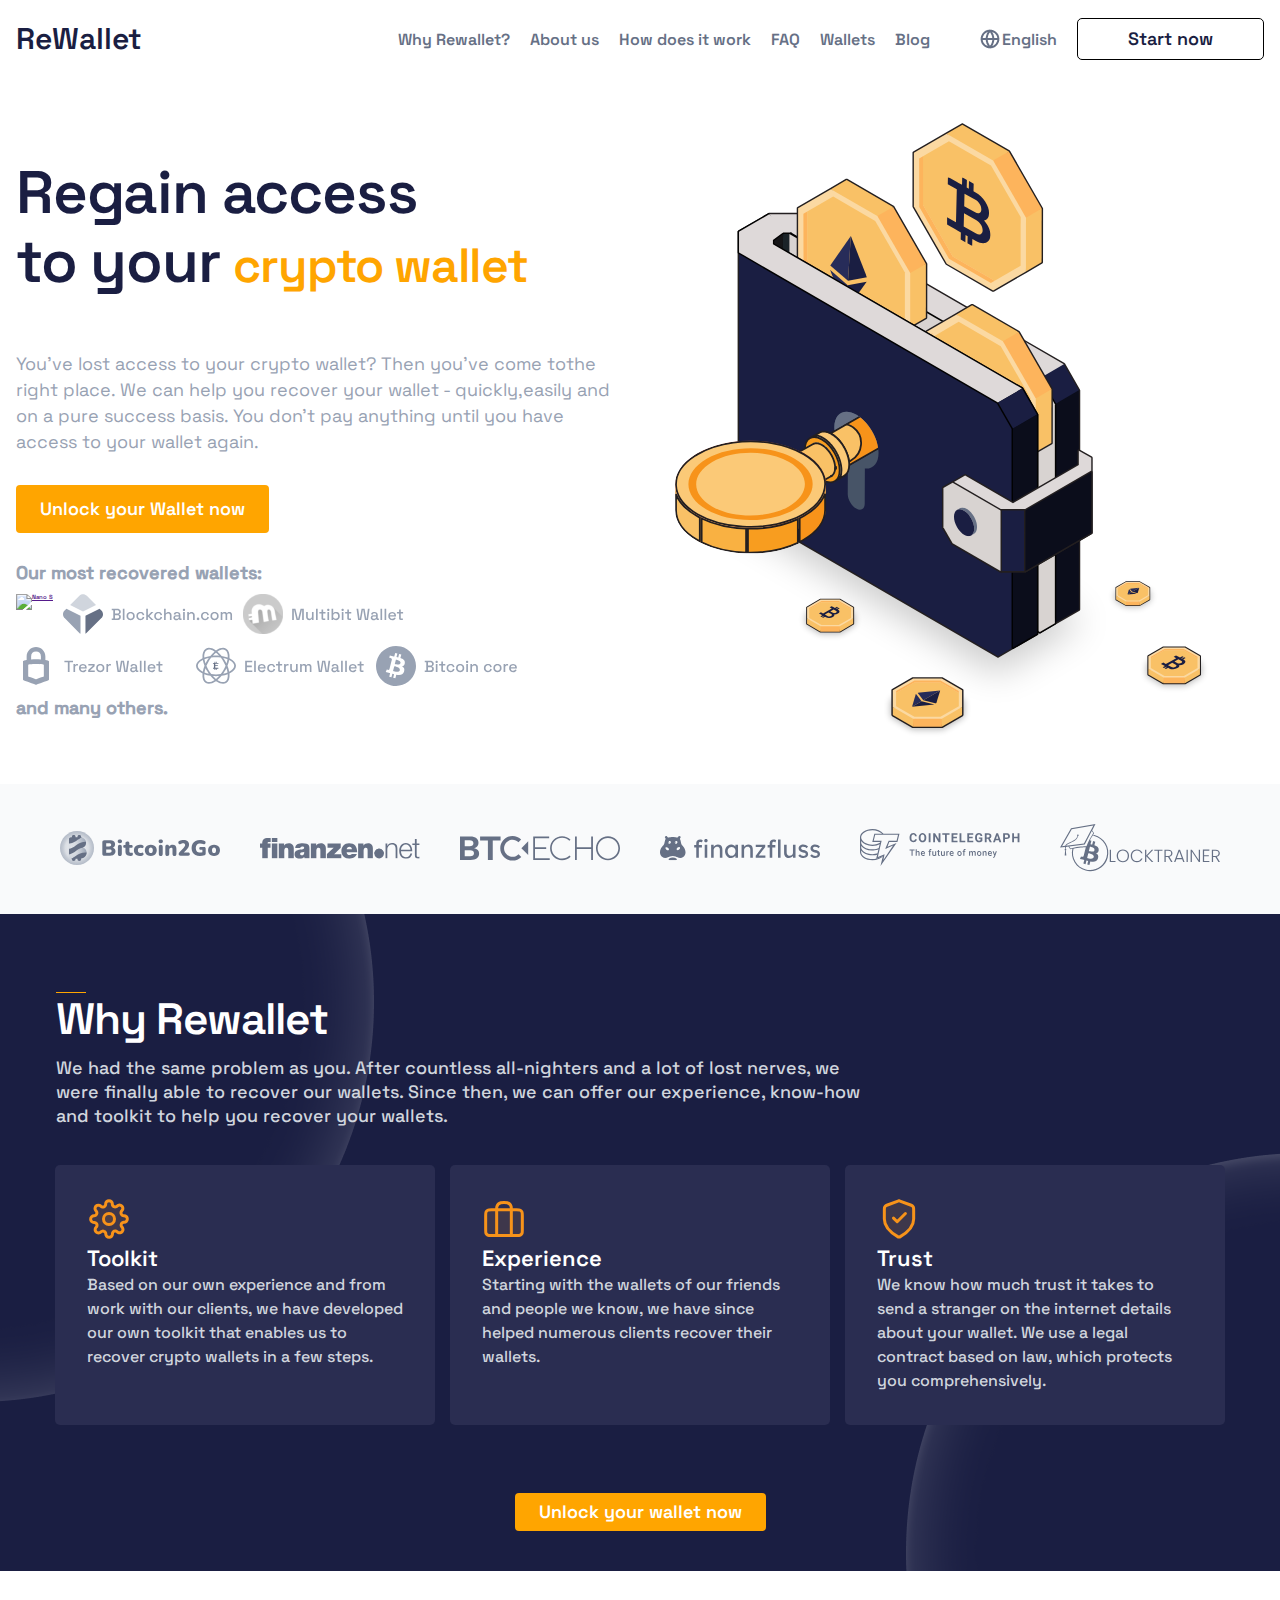
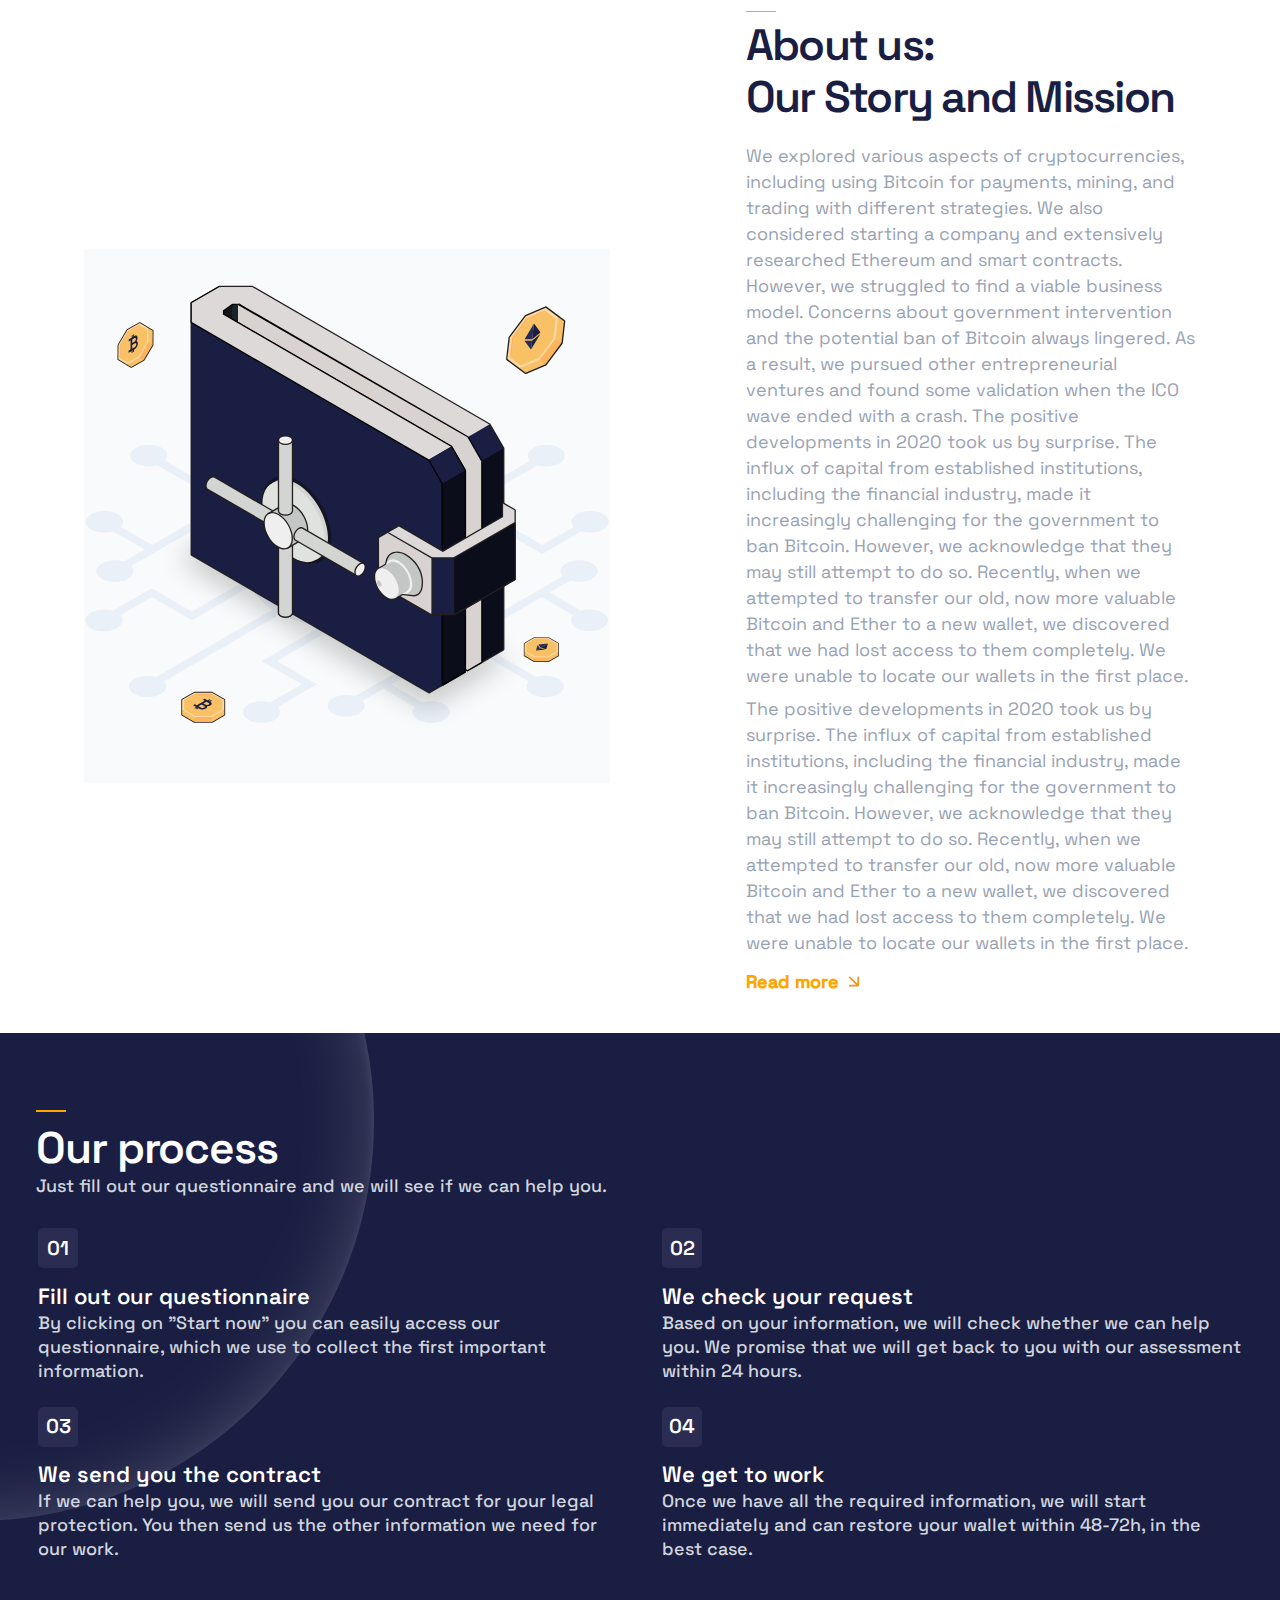
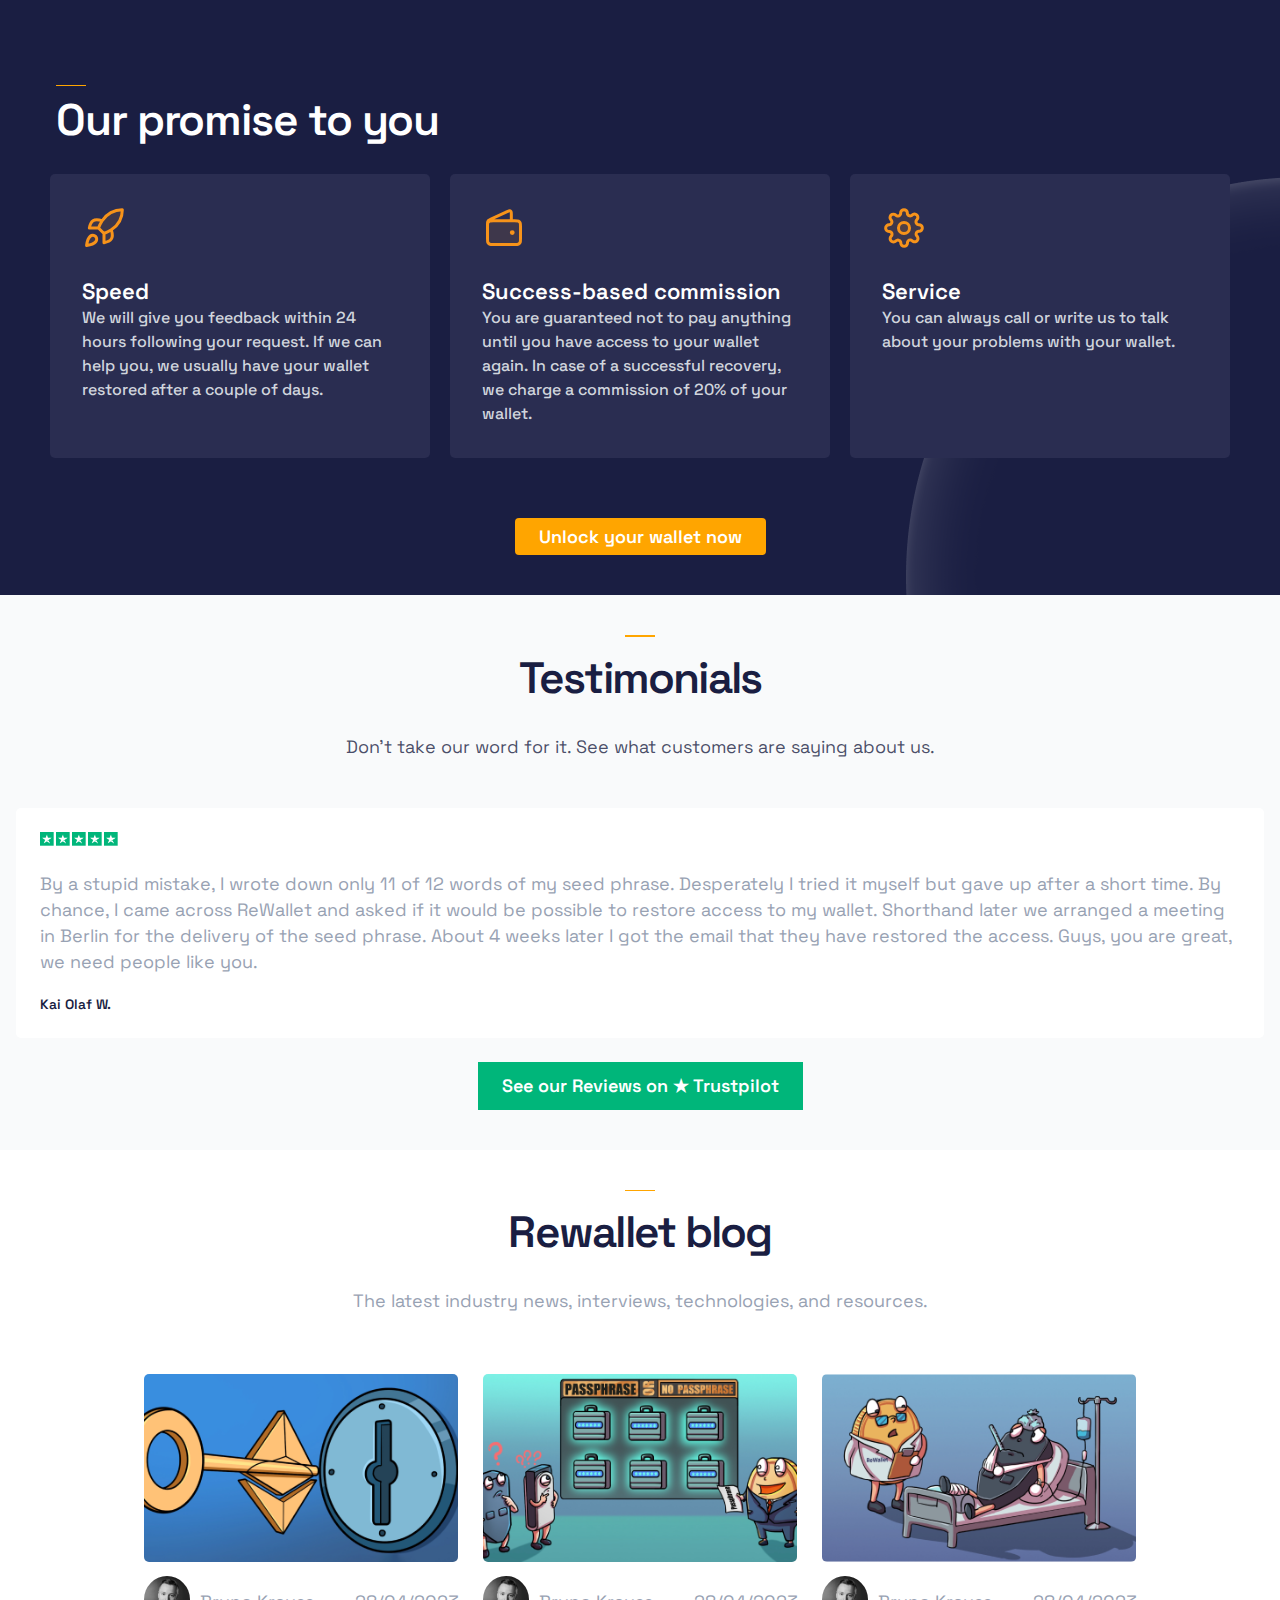
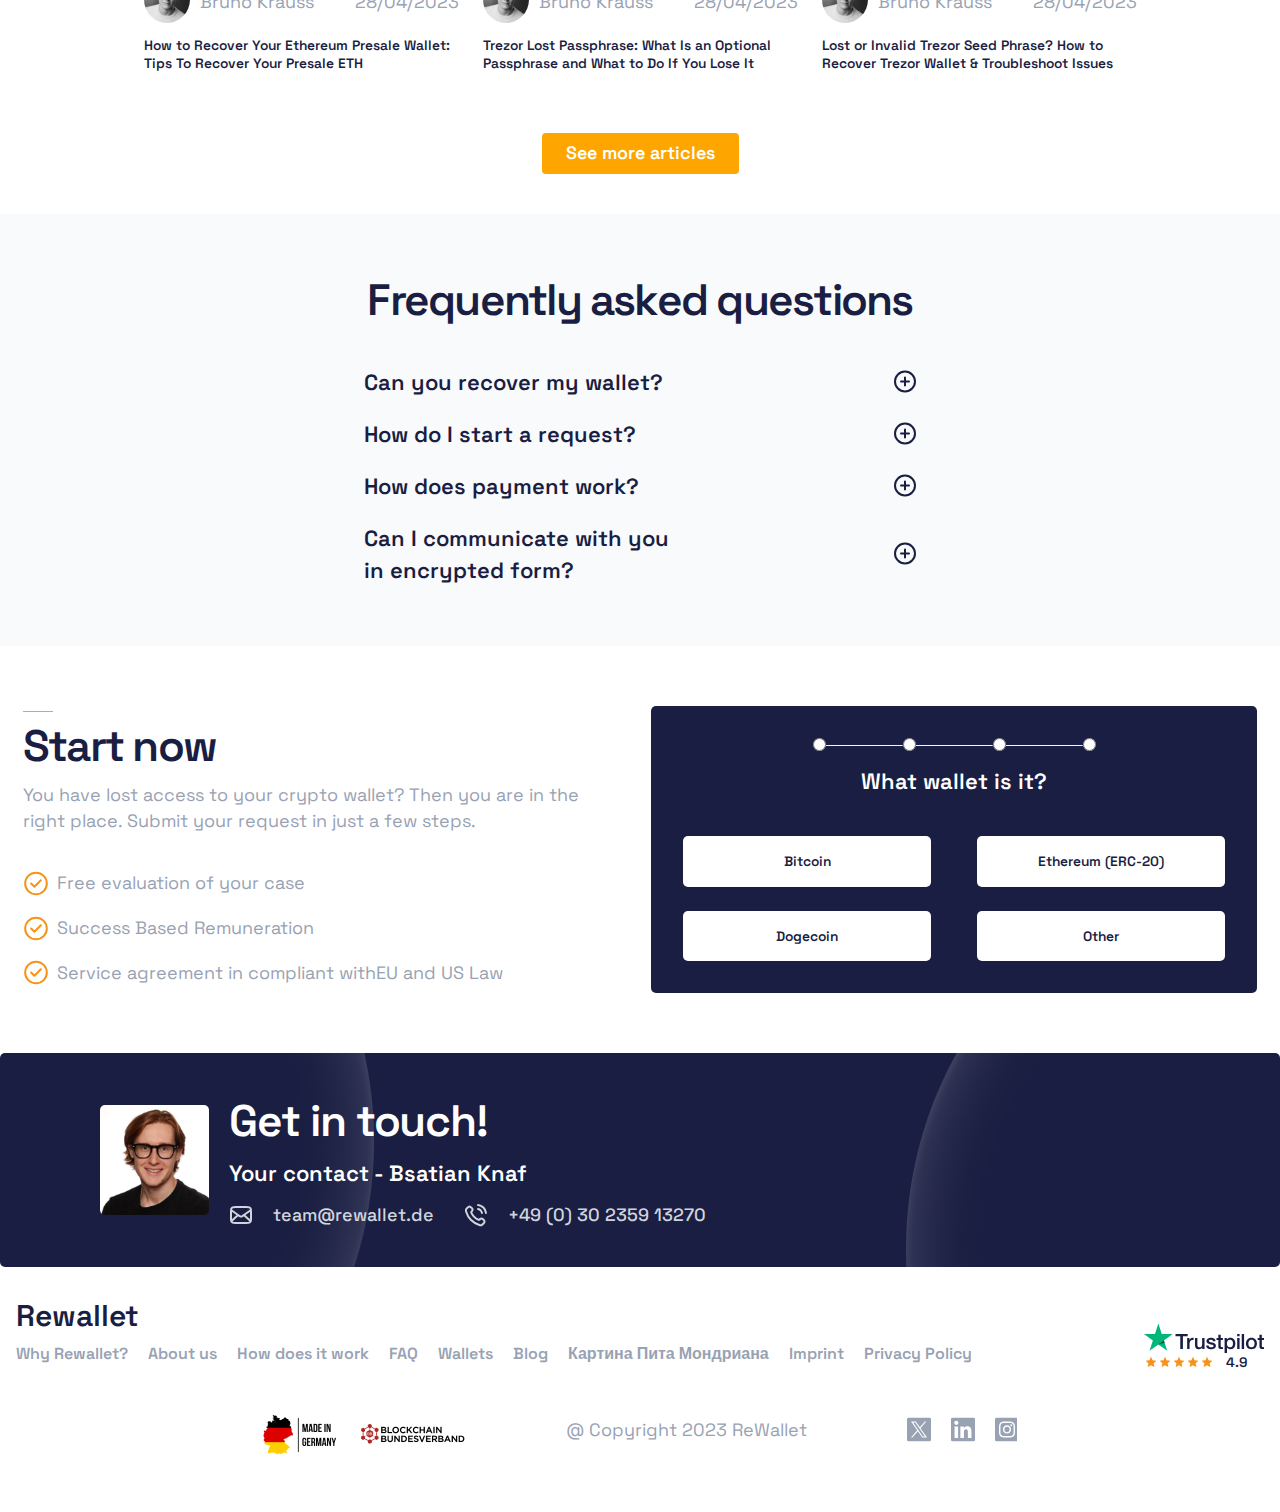
==== index.html @ fd7fa597 "form" ====
<!DOCTYPE html>
<html lang="en">

<head>
  <meta charset="UTF-8">
  <meta name="viewport" content="width=device-width, initial-scale=1.0">
  <link rel="stylesheet" href="css/normalize.css">
  <link rel="stylesheet" href="css/style.css">
  <title>Rewallet</title>
</head>

<body>
  <header>
    <div class="wrapper container">

      <a href="./index.html" class="logo">
        ReWallet
      </a>

      <button class="burger">
        <img src="icons/menu.svg" alt="menu">
      </button>

      <nav class="navigation-blog">
        <ul>
          <li>
            <a href="#Rewallet">
              Why Rewallet?
            </a>
          </li>
          <li>
            <a href="#about">
              About us
            </a>
          </li>
          <li>
            <a href="#howitworks">
              How does it work
            </a>
          </li>
          <li>
            <a href="#FAQ">
              FAQ
            </a>
          </li>
          <li>
            <a href="#wallets">
              Wallets
            </a>
          </li>
          <li>
            <a href="#blog">
              Blog
            </a>
          </li>
        </ul>

        <div class="lang__start">
          <button class="lang">
            <img src="icons/lang.png" alt="language">
            English
          </button>

          <a href="form.html" class="start">
            Start now
          </a>
        </div>
      </nav>
    </div>
  </header>

  <main>
    <section>
      <div class="container first_page">
        <div class="firs_page_descript">
          <h1 class="descript">Regain access<br> to your <span class="colortext">crypto wallet</span></h1>

          <p class="grey about_lost">
            You've lost access to your crypto wallet? Then you've come tothe right
            place. We can help you recover your wallet - quickly,easily and on a
            pure success basis. You don't pay anything until you have access to your
            wallet again.
          </p>


          <a class="unlock button" href="">
            Unlock your Wallet now
          </a>


          <p class="under-p wallets">Our most recovered wallets:</p>


          <ul class="list">
            <li class="element">
              <a href=""><img class="wall" src="icons/NanoS.svg" alt="Nano S"></a>
            </li>

            <li class="element">
              <a href=""><img class="wall" src="icons/blockchain.svg" alt="Blockchain.com"></a>
            </li>

            <li class="element">
              <a href=""><img class="wall" src="icons/multibit.svg" alt="Multibit Wallet "></a>
            </li>

            <li class="element">
              <a href=""><img class="wall" src="icons/trezor.svg" alt="Trezor Wallet"></a>
            </li>

            <li class="element">
              <a href=""><img class="wall" src="icons/electrum.svg" alt="Electrum Wallet"></a>
            </li>

            <li class="element">
              <a href=""><img class="wall" src="icons/bitrcoin.svg" alt="Bitcoin core "></a>
            </li>
          </ul>


          <p class="under-p others">and many others.</p>
        </div>

        <img class="bigwallet" src="icons/bigwallet.svg" alt="wallet">
      </div>
    </section>

    <section id="wallets">
      <h2 class="head2 sr-only">Wallets</h2>
      <div class="container">
        <ul class="list2">
          <li class="element2">
            <a href=""><img class="wall2" src="icons/bitcoin2go.svg" alt="Bitcoin2Go"></a>
          </li>

          <li class="element2">
            <a href=""><img class="wall2" src="icons/finanzen.svg" alt="finanzen"></a>
          </li>


          <li class="element2">
            <a href=""><img class="wall2" src="icons/btcecho.svg" alt="Btc echo"></a>
          </li>


          <li class="element2">
            <a href=""><img class="wall2" src="icons/finanzplus.svg" alt="finanzplus"></a>
          </li>

          <li class="element2">
            <a href=""><img class="wall2" src="icons/cointelegraph.svg" alt="Cointelegraph"></a>
          </li>

          <li class="element2">
            <a href=""><img class="wall2" src="icons/blocktrainer-logo-web1.svg" alt="blocktrainer"></a>
          </li>

        </ul>
      </div>

    </section>

    <section class="dark">
      <div class="descript_why container" id="Rewallet">

        <div class="text__why">
          <div class="line"></div>
          <h2 class="head2-white">Why Rewallet</h2>
          <p class="under-p-white">
            We had the same problem as you. After countless all-nighters and a lot of lost
            nerves, we were finally able to recover our wallets. Since then, we can offer our
            experience, know-how and toolkit to help you recover your wallets.
          </p>
        </div>


        <ul class="reasons_for_rewallet">

          <li class="whitelist">
            <img src="icons/settings-01.svg" alt="gear">
            <p class="head3-white">Toolkit</p>
            <p class="under-p-white">Based on our own experience and from work with our clients, we have developed our
              own toolkit that
              enables us to recover crypto wallets in a few steps.</p>
          </li>



          <li class="whitelist">
            <img src="icons/briefcase-02.svg" alt="bag">
            <p class="head3-white">Experience</p>
            <p class="under-p-white">Starting with the wallets of our friends and people we know, we have since helped
              numerous clients
              recover their wallets.</p>
          </li>

          <li class="whitelist">
            <img src="icons/shield-tick.svg" alt="shield">
            <p class="head3-white">Trust</p>
            <p class="under-p-white">We know how much trust it takes to send a stranger on the internet details about
              your wallet. We use a
              legal contract based on law, which protects you comprehensively.</p>
          </li>
        </ul>

        <a class="unlock1 button">
          Unlock your wallet now
        </a>
      </div>
    </section>

    <section id="about">
      <div class="container about_company">
        <div class="descript_company">
          <div class="line"></div>
          <h2 class="head2">
            About us:<br>
            Our Story and Mission
          </h2>

          <p class="grey">
            We explored various aspects of cryptocurrencies, including using Bitcoin for payments, mining, and trading
            with different strategies.
            We also considered starting a company and extensively researched Ethereum and smart contracts. However, we
            struggled to find a viable business model.
            Concerns about government intervention and the potential ban of Bitcoin always lingered.
            As a result, we pursued other entrepreneurial ventures and found some validation when the ICO wave ended
            with
            a crash.
            The positive developments in 2020 took us by surprise. The influx of capital from established institutions,
            including the financial industry, made it increasingly challenging for the government to ban Bitcoin.
            However, we acknowledge that they may still attempt to do so. Recently, when we attempted to transfer our
            old,
            now more valuable Bitcoin and Ether to a new wallet, we discovered that
            we had lost access to them completely. We were unable to locate our wallets in the first place.
          </p>
          <br>
          <p class="grey">The positive developments in 2020 took us by surprise.
            The influx of capital from established institutions, including the financial industry, made it increasingly
            challenging for the government to ban Bitcoin.
            However, we acknowledge that they may still attempt to do so.
            Recently, when we attempted to transfer our old, now more valuable Bitcoin and Ether to a new wallet, we
            discovered that we had lost access to them completely.
            We were unable to locate our wallets in the first place.</p>

          <div class="read">
            <a class="readmore">Read more</a>
            <img class="arrow" src="icons/Icons.svg" alt="wallet">
          </div>
        </div>


        <div class="anotherbigwallet">
          <img class="bigwallet2" src="icons/bigwallet2.svg" alt="bigwallet">
        </div>

      </div>
    </section>

    <section class="dark" id="howitworks">
      <div class="container  process">
        <div class="text_process">
          <div class="line"></div>
          <h2 class="head2-white">
            Our process
          </h2>
          <p class="under-p-white">
            Just fill out our questionnaire and we will see if we can help you.
          </p>
        </div>


        <ol class="processlist">
          <li class="items_process">
            <p class="bgol">
              01
            </p>
            <div class="descript_items">
              <p class="head3-white">
                Fill out our questionnaire
              </p>
              <p class="under-p-white">
                By clicking on "Start now" you can easily access our questionnaire, which we use to collect the first
                important information.
              </p>
            </div>
          </li>

          <li class="items_process">
            <p class="bgol">
              02
            </p>
            <div class="descript_items">
              <p class="head3-white">
                We check your request
              </p>
              <p class="under-p-white">
                Based on your information, we will check whether we can help you. We promise that we will get back to
                you
                with our assessment within 24 hours.
              </p>
            </div>
          </li>

          <li class="items_process">
            <p class="bgol">
              03
            </p>

            <div class="descript_items">
              <p class="head3-white">
                We send you the contract
              </p>
              <p class="under-p-white">
                If we can help you, we will send you our contract for your legal protection. You then send us the
                other
                information we need for our work.
              </p>
            </div>
          </li>

          <li class="items_process">
            <p class="bgol">
              04
            </p>

            <div class="descript_items">
              <p class="head3-white">
                We get to work
              </p>
              <p class="under-p-white">
                Once we have all the required information, we will start immediately and can restore your wallet
                within
                48-72h, in the best case.
              </p>
            </div>
          </li>
        </ol>
      </div>





      <div class="container promisetoyou">
        <div class="descript_promise">
          <div class="line"></div>

          <h2 class="head2-white">
            Our promise to you
          </h2>

        </div>



        <ul class="list_promise">
          <li class="whitelist promiseitems">
            <img src="icons/rocket.svg" alt="rocket">
            <p class="head3-white">
              Speed
            </p>
            <p class="under-p-white">
              We will give you feedback within 24 hours following your request. If we can help you, we usually
              have
              your
              wallet restored after a couple of days.
            </p>
          </li>

          <li class="whitelist promiseitems">
            <img src="icons/walletsmall.svg" alt="wallet">
            <p class="head3-white">
              Success-based commission
            </p>
            <p class="under-p-white">
              You are guaranteed not to pay anything until you have access to your wallet again. In case of a
              successful
              recovery, we charge a commission of 20% of your wallet.
            </p>

          </li>

          <li class="whitelist promiseitems">

            <img src="icons/gear.svg" alt="gear">
            <p class="head3-white">
              Service
            </p>
            <p class="under-p-white">
              You can always call or write us to talk about your problems with your wallet.
            </p>


          </li>
        </ul>


        <a class="unlock1 button">
          Unlock your wallet now
        </a>

      </div>
    </section>

    <section class="Testimonials">
      <div class="container">
        <div class="testandblog">
          <div class="line"></div>
          <h2 class="head2">
            Testimonials
          </h2>
          <p class="grey">

            Don't take our word for it. See what customers are saying about us.
          </p>
        </div>

        <div class="slider__container">
          <ul class="slider">
            <li class="otz otz--1">
              <ul class="raiting">
                <li><img class="stars" src="icons/star.png" alt="rating"></li>
                <li><img class="stars" src="icons/star.png" alt="rating"></li>
                <li><img class="stars" src="icons/star.png" alt="rating"></li>
                <li><img class="stars" src="icons/star.png" alt="rating"></li>
                <li><img class="stars" src="icons/star.png" alt="rating"></li>
              </ul>
              <blockquote>
                <p class="grey-otz">
                  By a stupid mistake, I wrote down only 11 of 12 words of my seed phrase. Desperately I tried it myself
                  but
                  gave up after a short time. By chance, I came across ReWallet and asked if it would be possible to
                  restore
                  access to my wallet. Shorthand later we arranged a meeting in Berlin for the delivery of the seed
                  phrase.
                  About 4 weeks later I got the email that they have restored the access. Guys, you are great, we need
                  people like you.
                </p>
                <p class="head3">Kai Olaf W.</p>
              </blockquote>
            </li>
  
            <li class="otz otz--2">
              <ul class="raiting">
                <li><img class="stars" src="icons/star.png" alt="rating"></li>
                <li><img class="stars" src="icons/star.png" alt="rating"></li>
                <li><img class="stars" src="icons/star.png" alt="rating"></li>
                <li><img class="stars" src="icons/star.png" alt="rating"></li>
                <li><img class="stars" src="icons/star.png" alt="rating"></li>
              </ul>
              <blockquote>
                <p class="grey-otz">
                  Lorem ipsum dolor sit amet.
                </p>
                <p class="head3">Kai Olaf W.</p>
              </blockquote>
            </li>
  
            <li class="otz otz--3">
              <ul class="raiting">
                <li><img class="stars" src="icons/star.png" alt="rating"></li>
                <li><img class="stars" src="icons/star.png" alt="rating"></li>
                <li><img class="stars" src="icons/star.png" alt="rating"></li>
                <li><img class="stars" src="icons/star.png" alt="rating"></li>
                <li><img class="stars" src="icons/star.png" alt="rating"></li>
              </ul>
              <blockquote>
                <p class="grey-otz">
                  Lorem ipsum, dolor sit amet consectetur adipisicing elit. Ab, quos!
                </p>
                <p class="head3">Kai Olaf W.</p>
              </blockquote>
            </li>
          </ul>
          <button class="button-prev"><img src="./icons/ButtonPrev.svg" alt="previous" onclick="prev"></button>
          <button class="button-next"><img src="./icons/ButtonNext.svg" alt="next" onclick="next"></button>
        </div>
        


        <a class="reviews seereviews" href="">See our Reviews on ★ Trustpilot</a>
      </div>



    </section>

    <section id="blog">
      <div class="container rewalletinthemedia">
        <div class="testandblog">
          <div class="line"></div>
          <div class="testimonials"></div>
          <h2 class="head2">
            Rewallet blog
          </h2>
          <p class="grey">
            The latest industry news, interviews,<br> technologies, and resources.
          </p>
        </div>

        <div class="blogs">
          <div class="blog">
            <img class="iconblog" src="icons/lock.png" alt="lock">
            <div class="author">
              <div class="ava">
                <img class="avabruno" src="icons/Bruno.png" alt="Bruno Krauss">
                <p class="grey">Bruno Krauss</p>
              </div>

              <p class="grey"> 28/04/2023</p>
            </div>
            <a class="head3" href="">
              How to Recover Your Ethereum Presale Wallet: Tips To Recover Your Presale ETH
            </a>
          </div>

          <div class="blog">
            <img class="iconblog" src="icons/passhrase.png" alt="passhrase">
            <div class="author">
              <div class="ava">
                <img class="avabruno" src="icons/Bruno.png" alt="Bruno Krauss">
                <p class="grey">Bruno Krauss</p>
              </div>

              <p class="grey"> 28/04/2023</p>
            </div>

            <a class="head3" href="">
              Trezor Lost Passphrase: What Is an Optional Passphrase and What to Do If You Lose It
            </a>
          </div>

          <div class="blog">
            <img class="iconblog" src="icons/doctor.png" alt="doctor">
            <div class="author">
              <div class="ava">
                <img class="avabruno" src="icons/Bruno.png" alt="Bruno Krauss">
                <p class="grey">Bruno Krauss</p>
              </div>

              <p class="grey"> 28/04/2023</p>
            </div>
            <a class="head3" href="">
              Lost or Invalid Trezor Seed Phrase? How to Recover Trezor Wallet & Troubleshoot Issues
            </a>
          </div>
        </div>

        <a class="seemore button" href="">See more articles</a>
      </div>



    </section>

    <section id="FAQ">
      <div class="container faq">
        <h2 class="head2">
          Frequently asked questions
        </h2>

        <div class="accardion">
          <details>
            <summary class="nameofdetails">
              Can you recover my wallet?
              <img src="icons/checmark.svg" alt="checkmark">
            </summary>
            <div>
              <p class="grey">
                We cannot guarantee that we will be able to help you with your wallet.
                However, we have already helped many clients with the recovery of their wallets in the past.
                Through our word libraries, our software tools and our optimized scripts, which we run on
                high-performance hardware, we can help you find your wallet password or your seedphrase.
                We can also help you with the physical recovery of your wallet. Please send us a request via the
                contact
                form and we will give you feedback if and how we can help you.
              </p>
            </div>
          </details>

          <details>
            <summary class="nameofdetails">
              How do I start a request?
              <img src="icons/checmark.svg" alt="checkmark">
            </summary>
          </details>

          <details>
            <summary class="nameofdetails">
              How does payment work?
              <img src="icons/checmark.svg" alt="checkmark">
            </summary>
          </details>

          <details>
            <summary class="nameofdetails">
              Can I communicate with you<br>in encrypted form?
              <img src="icons/checmark.svg" alt="checkmark">
            </summary>
          </details>
        </div>

      </div>

    </section>

    <section class="container steps_start">
      <div class="wrapper_steps">
        <div class="line"></div>
        <h2 class="head2">
          Start now
        </h2>

        <p class="grey">
          You have lost access to your crypto wallet?
          Then you are in the right place.
          Submit your request in just a few steps.
        </p>



        <ul>
          <li class="element">
            <div class="stepstostart">
              <img src="icons/plus.svg" alt="check mark">
              <p class="grey">Free evaluation of your case</p>
            </div>
          </li>


          <li class="element">
            <div class="stepstostart">
              <img src="icons/plus.svg" alt="check mark">
              <p class="grey">Success Based Remuneration</p>
            </div>
          </li>


          <li class="element">
            <div class="stepstostart">
              <img src="icons/plus.svg" alt="check mark">
              <p class="grey">Service agreement in compliant with<br>EU and US Law</p>
            </div>

          </li>
        </ul>
      </div>

      <div class="choseblock">
        <ul class="steps_chose">
          <input type="radio" name="checked" value="1">
          <li class="stepper stepper_line"><img src="./icons/stepper_line.svg" alt="stepper_line"></li>
          <input type="radio" name="checked" value="2">
          <li class="stepper stepper_line"><img src="./icons/stepper_line.svg" alt=""></li>
          <input type="radio" name="checked" value="3">
          <li class="stepper stepper_line"><img src="./icons/stepper_line.svg" alt=""></li>
          <input type="radio" name="checked" value="4">
        </ul>
        <p class="head3-white">
          What wallet is it?
        </p>

        <ul class="shosewallets">
          <li class="chosewallet">
            <p class="head3">
              Bitcoin
            </p>
          </li>

          <li class="chosewallet">
            <p class="head3">
              Ethereum (ERC-20)
            </p>
          </li>

          <li class="chosewallet">
            <p class="head3">
              Dogecoin
            </p>
          </li>

          <li class="chosewallet">
            <p class="head3">
              Other
            </p>
          </li>
        </ul>
      </div>

    </section>

    <section class="container touch">
      <h2 class="sr-only">Get in touch</h2>
      <img src="icons/bastian.png" alt="man in glasses">

      <div class="touch_content">
        <p class="head2-white">
          Get in touch!
        </p>

        <p class="head3-white">Your contact - Bsatian Knaf</p>

        <div class="contacts">
          <div class="contactmail">
            <img src="icons/mail.svg" alt="message">
            <p><a class="under-p-white" href="mailto:team@rewallet.de">team@rewallet.de</a></p>
          </div>

          <div class="contactphone">
            <img src="icons/phone.svg" alt="phone">
            <p><a class="under-p-white" href="tel:+4930235913270">+49
                (0)
                30 2359 13270</a></p>
          </div>
        </div>
      </div>
    </section>
  </main>

  <footer>
    <section class="container foot">
      <h2 class="sr-only">FAQ</h2>
      <div class="first">

        <div class="logo_and_menu">
          <p class="footlogo">
            Rewallet
          </p>

          <ul class="footer-content">
            <li class="footc">
              <a class="footmenu" href="#Rewallet">
                Why Rewallet?
              </a>
            </li>

            <li class="footc">
              <a class="footmenu" href="#about">
                About us
              </a>
            </li>

            <li class="footc">
              <a class="footmenu" href="#howitworks">
                How does it work
              </a>
            </li>

            <li class="footc">
              <a class="footmenu" href="#FAQ">
                FAQ
              </a>
            </li>

            <li class="footc">
              <a class="footmenu" href="#wallets">
                Wallets
              </a>
            </li>

            <li class="footc">
              <a class="footmenu" href="#blog">
                Blog
              </a>
            </li>

            <li class="footc">
              <a class="footmenu" href="grid.html">
                Картина Пита Мондриана
              </a>
            </li>

            <li class="footc">
              <a class="footmenu" href="">Imprint</a>
            </li>

            <li class="footc">
              <a class="footmenu" href="">
                Privacy Policy
              </a>
            </li>
          </ul>
        </div>

        <div class="trust__rait">
          <a href=""><img src="icons/trustpilot.svg" alt="trustpilot"></a>
          <div class="trustpilot">
            <ul>
              <li>
                <img src="icons/Icons.png" alt="raiting">
              </li>

              <li>
                <img src="icons/Icons.png" alt="raiting">
              </li>

              <li>
                <img src="icons/Icons.png" alt="raiting">
              </li>

              <li>
                <img src="icons/Icons.png" alt="raiting">
              </li>

              <li>
                <img src="icons/Icons.png" alt="raiting">
              </li>

            </ul>

            <div class="score">
              <p class="head3">
                4.9
              </p>
            </div>

          </div>
        </div>
      </div>

      <div class="last">
        <div class="partners">
          <a href=""><img src="icons/german.png" alt="made in germany"></a>
          <a href=""><img src="icons/blockhainfoot.png" alt="blockchain bundesverband"></a>
        </div>

        <p class="grey">@ Copyright 2023 ReWallet</p>

        <div class="soc">
          <a href=""><img src="icons/x.svg" alt="x"></a>
          <a href=""><img src="icons/in.svg" alt="in"></a>
          <a href=""><img src="icons/inst.svg" alt="instagramm"></a>
        </div>
      </div>

    </section>
  </footer>
</body>

</html>
---- css/style.css ----
@font-face {
  font-family: "Space-Semi";
  src: url("../fonts/space_Groteks/static/SpaceGrotesk-SemiBold.ttf");
}

@font-face {
  font-family: "Space-Medium";
  src: url("../fonts/space_Groteks/static/SpaceGrotesk-Medium.ttf");
}

@font-face {
  font-family: "Space-Regular";
  src: url("../fonts/space_Groteks/static/SpaceGrotesk-Regular.ttf");
}

:root {
  --darkblue-color: #1a1e42;
  --darkblue-for-text: rgba(26, 30, 66, 0.8);
  --orange-color: orange;
  --p-color: #98a2b3;
  --gray-400: #98a2b3;
  --white: white;
  --dark-white: #d0d5dd;
  --background-section: #2a2d51;
  font-size: 62.5%;
}

* {
  box-sizing: border-box;
  margin: 0;
  padding: 0;
  font-size: 62.5%;
  font-family: Space-Semi, sans-serif;
  font-style: normal;
  font-weight: 600;
}

html {
  margin-left: 0;
}

header {
  position: sticky;
  z-index: 100;
  top: 0;
  background-color: white;
}

.sr-only {
  position: absolute;
  width: 1px;
  height: 1px;
  margin: -1px;
  border: 0;
  padding: 0;
  white-space: nowrap;
  clip-path: inset(100%);
  clip: rect(0 0 0 0);
  overflow: hidden;
}

body {
  align-content: center;
  margin: 0;
  padding: 0;
}

.container {
  padding: 4rem 1.6rem;
  max-width: 1280px;
  margin: 0 auto;
}

.wrapper {
  display: flex;
  justify-content: space-between;
  max-width: 1280px;
  padding: 1.8rem 1.6rem;
}

.logo {
  text-decoration: none;
  color: var(--darkblue-color);
  font-size: 3rem;
}

.burger {
  border: none;
  background-color: transparent;
}

.navigation-blog {
  align-self: center;
  gap: 5rem;
}

.navigation-blog ul {
  display: inline-flex;
  gap: 2rem;
}

.navigation-blog li {
  list-style: none;
  text-align: center;
  margin: auto;
}

.navigation-blog a {
  color: #667085;
  font-size: 1.6rem;
  font-style: normal;
  font-weight: 600;
  line-height: 1.5rem;
  text-decoration: none;
}

.lang__start {
  display: flex;
  color: transparent;
  gap: 2rem;
}

.lang__start a {
  color: var(--darkblue-color);
  font-size: 1.8rem;
  line-height: 1.75rem;
}

.lang {
  display: flex;
  color: #667085;
  font-size: 1.6rem;
  line-height: 1.5rem;
  text-align: center;
  gap: 0.25rem;
  border: none;
  align-items: center;
  background-color: transparent;
}

.start {
  text-decoration: none;
  color: var(--darkblue-color);
  font-size: 1.6rem;
  line-height: 1.75rem;
  align-self: center;
  padding: 1.125rem 5rem;
  border: 1px solid black;
  border-radius: 5px;
}

.firs_page_descript {
  margin: 0 auto;
  max-width: 45rem;
  max-height: 120rem;
  overflow: hidden;
}

.about_company {
  justify-content: space-between;
}

.about_lost {
  margin-top: 1.5rem;
  margin-bottom: 3rem;
}

.wallets {
  margin-top: 3rem;
}

.element img {
  max-width: max-content;
  max-height: max-content;
}

.descript {
  color: var(--darkblue-color);
  font-size: 4.8rem;
  font-weight: 600;
  letter-spacing: -0.12rem;
}

.colortext {
  color: orange;
  font-size: 4.8rem;
  font-weight: 600;
  line-height: 3.5rem;
  letter-spacing: -0.12rem;
}

.grey {
  color: var(--p-color);
  font-family: Space-Regular, sans-serif;
  font-size: 1.8rem;
  font-style: normal;
  font-weight: 400;
  line-height: 2.6rem;
}

.button {
  display: block;
  border-radius: 0.4rem;
  background: var(--orange-color);
  text-align: center;
  padding: 1rem 2.4rem;
  margin: 0 auto;
}

.unlock {
  text-decoration: none;
  color: white;
  font-size: 1.8rem;
  font-style: normal;
  font-weight: 600;
  line-height: 2.8rem;
}

.reasons_for_rewallet {
  display: flex;
  flex-direction: row;
  flex-wrap: wrap;
  max-width: 130rem;
}

.reasons_for_rewallet li {
  margin-bottom: 2rem;
}

.unlock1 {
  text-decoration: none;
  color: white;
  font-size: 1.8rem;
  line-height: 1.75rem;
  margin: 0 auto;
  margin-top: 2rem;
  padding: 1rem 2.4rem;
}

.under-p {
  font-family: Space-Medium, sans-serif;
  color: var(--p-color);
  font-size: 1.8rem;
}

.under-p-white {
  font-family: Space-Medium, sans-serif;
  color: var(--dark-white);
  font-size: 1.8rem;
  line-height: 2.4rem;
  font-weight: 400;
}

.whitelist .under-p-white {
  font-size: 1.6rem;
}

.anotherbigwallet {
  align-self: center;
  max-width: max-content;
  margin: 0 auto;
  margin-top: 4.8rem;
}

.list {
  display: flex;
  flex-wrap: wrap;
  gap: 1rem;
  margin: 1rem 0;
  max-width: 54.2rem;
}

.element {
  list-style: none;
}

.wall {
  width: 17rem;
}

.element2 {
  margin: 0 auto;
}

#wallets {
  background-color: #f9fafb;
}

.wall2 {
  max-width: 17rem;
  min-width: 16rem;
}

#wallets .container {
  background-color: #f9fafb;
}

.list2 {
  display: flex;
  justify-content: space-between;
  gap: 4rem;
  flex-wrap: wrap;
  align-items: center;
  margin: 0 auto;
}

.others {
  margin-bottom: 2.5rem;
}

.element2 {
  list-style: none;
}

.dark {
  background-color: var(--darkblue-color);
  background-image: url("../icons/Ellipse_130.png"),
    url("../icons/Ellipse_130_1.png");
  background-repeat: no-repeat;
  background-position: top left, bottom right;
  max-width: 100%;
}

.descript_why {
  display: flex;
  flex-direction: column;
  justify-content: space-around;
  margin: 0 auto;
  overflow: hidden;
}

.head2-white {
  color: var(--white);
  font-size: 4.4rem;
  font-style: normal;
  font-weight: 600;
  line-height: 3.25rem;
  letter-spacing: -0.11rem;
}

.text__why .line {
  margin-top: 3.75rem;
}

.text__why .head2-white {
  margin-top: 1rem;
  margin-bottom: 1rem;
}

.text__why .under-p-white {
  margin-top: 2rem;
  margin-bottom: 3.75rem;
}

.descript_why .button {
  margin: 0 auto;
  margin-top: 4.8rem;
}

.whitelist {
  list-style: none;
  background-color: var(--background-section);
  border-radius: 0.5rem;
  padding: 3.2rem;
  max-width: 38rem;
  margin: 0 auto;
}

.head2 {
  color: var(--darkblue-color);
  font-size: 4.4rem;
  line-height: 5.2rem;
  letter-spacing: -0.176rem;
}

.descript_company {
  max-width: 45rem;
  margin: 0 auto;
}

.descript_company .head2 {
  margin-top: 0.75rem;
  margin-bottom: 2rem;
  flex-direction: row;
}

.read {
  display: inline-flex;
  margin-top: 1.6rem;
  gap: 0.5rem;
}

.arrow {
  margin-top: -0.25rem;
  width: 2rem;
}

.readmore {
  font-family: Space-Medium, sans-serif;
  font-size: 1.8rem;
  color: var(--orange-color);
}

.bigwallet {
  display: flex;
  margin: 0 auto;
}

.bigwallet2 {
  width: 30rem;
  height: 30.6rem;
}

.text_process {
  margin: 3.75rem auto 3rem;
  max-width: max-content;
  align-self: start;
}

.text_process .line {
  margin-bottom: 1rem;
}

.processlist {
  display: flex;
  justify-content: space-between;
  flex-wrap: wrap;
  max-width: 140rem;
}

.items_process {
  display: flex;
  flex-direction: column;
  justify-content: flex-start;
  list-style: none;
  border-radius: 0.5rem;
  margin: 0 auto 2.4rem;
  max-width: 58rem;
  gap: 1.25rem;
}

.bgol {
  background-color: var(--background-section);
  display: flex;
  padding: 1.2rem 1rem;
  justify-content: center;
  align-items: center;
  gap: 0.625rem;
  width: 4rem;
  height: 4rem;
  border-radius: 0.5rem;
  color: var(--white);
  font-size: 2rem;
}

.text_process .head2-white {
  padding-top: 1rem;
  padding-bottom: 1rem;
}

.promisetoyou {
  display: flex;
  justify-content: center;
  flex-direction: column;
  margin-top: 3rem;
  padding-top: 3rem;
}

.descript_promise {
  align-items: center;
  max-width: max-content;
  align-self: center;
}

.descript_promise .head2-white {
  margin-top: 1.75rem;
  margin-bottom: 3.75rem;
}

.list_promise {
  display: flex;
  flex-direction: row;
  gap: 2rem;
  flex-wrap: wrap;
  margin: 0 auto;
}

.promiseitems {
  background-color: var(--background-section);
  padding: 3.2rem;
  border-radius: 0.5rem;
}

.promiseitems .head3-white {
  margin-top: 2.4rem;
}

.Testimonials .container {
  display: flex;
  flex-direction: column;
}

.Testimonials {
  justify-content: space-around;
  margin: 0 auto;
  background-color: #f9fafb;
}

.Testimonials .grey {
  font-size: 1.8rem;
  color: rgba(26, 30, 66, 0.8);
}

.Testimonials ul {
  margin-top: 4.8rem;
}

.raiting li {
  display: inline-flex;
}

.stars {
  height: 1.4rem;
}

.testandblog {
  display: flex;
  flex-direction: column;
  align-items: center;
}

.testandblog .head2 {
  text-align: center;
  margin-top: 0.75rem;
  margin-bottom: 3rem;
}

.testandblog .line {
  margin-bottom: 0.75rem;
  justify-items: center;
}

.testandblog ul {
  margin: 0 auto;
}

.testandblog p {
  text-align: center;
}

.grey-otz {
  color: var(--p-color);
  font-family: Space-Regular, sans-serif;
  font-size: 1.8rem;
  font-weight: 400;
  line-height: 2.6rem;
  margin-top: 2.4rem;
}

.slider__container {
  position: relative;
}

.slider__content {
  max-width: 70rem;
  display: inline-flex;
  flex-direction: row;
  flex-wrap: nowrap;
  overflow: hidden;
  gap: 10rem;
}

.otz--2 {
  display: none;
}

.otz--3 {
  display: none;
}

.button-prev {
  position: absolute;
  top: 50%;
  left: -10rem;
  border: none;
  background-color: transparent;
}

.button-next {
  position: absolute;
  top: 50%;
  right: -10rem;
  border: none;
  background-color: transparent;
}

.reviews {
  text-decoration: none;
  color: var(--dark-white);
  font-size: 1.8rem;
  line-height: 2.8rem;
}

.seereviews {
  background-color: #00b67a;
  color: var(--white);
  padding: 1rem 2.4rem;
  text-align: center;
  margin: 0 auto;
}

.rewalletinthemedia {
  display: flex;
  justify-content: space-around;
  flex-direction: column;
}

.blogs {
  display: flex;
  flex-wrap: wrap;
  justify-content: flex-start;
  margin: 6rem auto;
  padding: 0;
  gap: 2.4rem;
}

.blog {
  max-width: 31.5rem;
  margin-bottom: 1.5rem;
  position: relative;
  margin: 0 auto;
}

.iconblog {
  max-width: 25rem;
  border-radius: 0.5rem;
}

.container .rewalletinthemeida {
  flex-direction: column;
  justify-content: center;
  flex-wrap: nowrap;
  align-items: center;
}

.rewalletinthemeida .button {
  max-height: 3rem;
}

.seemore {
  text-decoration: none;
  color: var(--white);
  font-size: 1.8rem;
  align-items: center;
  margin: 0 auto;
  padding: 1rem 2.4rem;
}

.ava {
  display: flex;
  align-items: center;
  gap: 1rem;
}

.avabruno {
  border-radius: 50%;
}

.author {
  display: flex;
  justify-content: space-between;
  align-items: center;
  margin-top: 1.25rem;
  margin-bottom: 1.25rem;
}

.ava p {
  margin-top: -0.25rem;
}

.author p {
  margin-top: 0.5rem;
}

.iconblog {
  justify-content: center;
  max-width: 31.5rem;
}

.blog a {
  text-decoration: none;
  color: var(--darkblue-color);
}

.pr1 {
  display: inline;
  margin-bottom: 0.75rem;
}

.pr2 {
  display: inline;
  margin-bottom: 0.75rem;
}

.pr3 {
  display: inline;
}

.line {
  width: 3rem;
  height: 0.125rem;
  background-color: var(--orange-color);
}

.head3 {
  color: var(--darkblue-color);
  font-size: 1.375rem;
  line-height: 1.875rem;
}

.head3-white {
  font-family: Space-Semi, sans-serif;
  color: var(--white);
  font-size: 2.2rem;
  line-height: 3rem;
}

.otz {
  list-style: none;
  border-radius: 0.5rem;
  padding: 2.4rem;
  margin: 0 auto 2.4rem;
  background-color: var(--white);
}

blockquote .head3 {
  margin-top: 2rem;
}

.blue-hr {
  background-color: var(--darkblue-color);
}

.stepstostart {
  display: inline-flex;
  gap: 0.75rem;
  align-items: center;
}

.choseblock {
  display: flex;
  justify-content: center;
  flex-direction: column;
  background-color: var(--darkblue-color);
  padding-top: 2rem;
  padding-bottom: 3.2rem;
  border-radius: 0.5rem;
  max-width: 34rem;
  margin: 4.6rem auto 1rem;
}

input[type='radio'] {
  color: white;
}

.steps_chose {
  display: flex;
  align-items: center;
  margin: 0 auto;
  margin-bottom: 1.5rem;
}

.stepper {
  list-style: none;
}

.choseblock p {
  text-align: center;
  max-width: max-content;
  margin: 0 auto;
}

.choseblock .shosewallets {
  display: flex;
  flex-direction: column;
  margin: 0 auto;
  gap: 1.2rem;
  margin-top: 4rem;
}

.choseblock .chosewallet {
  background-color: var(--white);
  list-style: none;
  width: 20rem;
  border-radius: 0.5rem;
  padding: 1.6rem;
}

.touch {
  background-color: var(--darkblue-color);
  margin: 3.75rem auto + 10rem;
  border-radius: 0.5rem;
  display: flex;
  justify-content: flex-start;
  flex-wrap: wrap;
  gap: 2rem;
  background-image: url("../icons/Ellipse_130.png"),
    url("../icons/Ellipse_130_1.png");
  background-repeat: no-repeat;
  background-position: top left, bottom right;
}

.touch img {
  max-width: 11rem;
  max-height: 11rem;
  border-radius: 0.5rem;
}

.touch_content {
  margin-top: 1.16rem;
  margin-left: 0;
}

.touch_content .head3-white {
  margin-top: 2rem;
}

.contacts {
  display: flex;
  justify-content: space-between;
  flex-wrap: wrap;
  margin-top: 1.5rem;
  gap: 3rem;
}

.contactmail {
  display: flex;
  justify-content: space-between;
  align-items: center;
  gap: 2rem;
}

.contactphone {
  display: flex;
  justify-content: space-between;
  align-items: center;
  gap: 2rem;
}

.contactmail a {
  text-decoration: none;
  color: var(--dark-white);
}

.contactphone a {
  text-decoration: none;
  color: var(--dark-white);
}

.foot {
  display: flex;
  flex-direction: column;
}

.first {
  display: flex;
  align-content: flex-start;
  flex-direction: column;
  flex-wrap: wrap;
  align-items: center;
  gap: 2rem;
  width: 100%;
}

.logo_and_menu {
  justify-self: center;
  flex-direction: column;
}

.footer {
  background-color: #d0d5dd;
  position: sticky;
  top: 1100px;
}



.footer-content {
  list-style: none;
  display: flex;
  flex-wrap: wrap;
  justify-content: space-between;
  margin-top: 2rem;
  margin-bottom: 1.5rem;
  gap: 2rem;
}

.footer-content a {
  text-decoration: none;
  color: var(--gray-400);
}

.footc {
  padding-bottom: 1rem;
}

.trust__rait {
  display: flex;
  flex-direction: column;
}

.trustpilot {
  display: flex;
  align-items: end;
  gap: 1.2rem;
}

.trustpilot ul {
  display: inline-flex;
}

.trustpilot li {
  list-style: none;
}

.otz .raiting {
  gap: 1rem;
  margin-top: 0;
}

.score {
  margin-top: -0.5rem;
  max-width: max-content;
}

.partners {
  display: inline-flex;
  gap: 2rem;
  margin-top: 2.5rem;
  margin-bottom: 1.5rem;
}

#FAQ {
  background-color: #f9fafb;
}

.faq {
  justify-content: space-around;
  flex-direction: column;
  padding-top: 6rem;
  padding-bottom: 6rem;
}

.faq .head2 {
  display: flex;
  justify-content: center;
}

.steps_start {
  padding: 6rem 1.6rem;
  justify-content: space-around;
}

.wrapper_steps {
  margin: 0 auto;
}

.wrapper_steps .head2 {
  margin-top: 0.75rem;
  margin-bottom: 1rem;
}

.wrapper_steps ul {
  max-width: max-content;
  margin: 2rem auto 0rem;
  gap: 1.2rem;
}

.wrapper_steps li {
  margin-top: 1.6rem;
}

summary::marker {
  content: none;
}

.accardion {
  display: flex;
  flex-direction: column;
  justify-content: space-between;
  padding-top: 2rem;
}

.nameofdetails {
  display: flex;
  justify-content: space-between;
  margin-top: 2rem;
  align-items: center;
  color: var(--darkblue-color);
  font-size: 2.2rem;
  line-height: 3.2rem;
}

.footmenu {
  font-size: 1.6rem;
}

.footlogo {
  color: var(--darkblue-color);
  font-size: 3rem;
  line-height: 1.875rem;
}

.last {
  display: flex;
  align-items: center;
  justify-content: space-between;
  flex-wrap: wrap;
}

.soc {
  display: none;
  gap: 2rem;
}

@media (max-width: 814px) {
  .navigation-blog {
    display: none;
  }

  .about_company {
    flex-direction: column;
  }

  .footer-content {
    flex-direction: column;
  }

  .whitelist {
    margin: 0 auto;
  }

  .bigwallet {
    max-width: 29rem;
    max-height: 33.3rem;
  }

  .first {
    max-width: max-content;
    margin: 0 auto;
  }

  .process {
    justify-content: center;
  }

  .text_process {
    margin-left: 0;
  }

  .stepper_line img {
    max-width: 4.8rem;
  }

  .seemore {
    margin: 0 auto;
  }

  .unlock .button {
    width: 100%;
  }

  .button {
    width: 100%;
    margin: 4.8rem 0;
  }

  .seereviews {
    margin: 0;
  }
}

@media (max-width: 1500px) {
  .button-prev {
    display: none;
  }

  .button-next {
    display: none;
  }
}

@media (min-width: 815px) {
  .container {
    display: flex;
    justify-content: space-between;
    align-items: center;
    flex-wrap: wrap;
  }

  .wrapper {
    justify-content: space-between;
  }

  .navigation-blog {
    display: flex;
  }

  .firs_page_descript {
    display: flex;
    justify-content: space-between;
    flex-direction: column;
    align-self: auto;
    max-width: 60rem;
    max-height: 80rem;
    margin: 0;
  }

  .button {
    margin-left: 0;
  }

  .promisetoyou .button {
    margin: 6rem auto 0 auto;
  }

  .unlock1 .button {
    max-width: 100%;
  }

  .seemore {
    margin: 0 auto;
  }

  .descript {
    font-size: 6rem;
  }

  .bigwallet {
    width: 53.7rem;
    height: 61.5rem;
  }

  .first_page {
    justify-content: space-around;
  }

  .descript_why {
    display: flex;
    flex-direction: column;
    justify-content: flex-start;
    margin: 0 auto;
  }

  .text__why {
    align-self: flex-start;
    width: 810px;
    margin-left: 4rem;
  }

  .about_company {
    flex-direction: row-reverse;
  }

  .anotherbigwallet {
    margin: 3rem auto 0;
  }

  .bigwallet2 {
    width: 52.6rem;
    height: 53.6rem;
  }

  .accardion {
    width: 55.3rem;
  }

  .process {
    justify-content: flex-start;
  }

  .reasons_for_rewallet {
    display: flex;
    gap: 1.5rem;
  }

  .processlist {
    justify-content: space-between;
  }

  .text_process {
    align-self: center;
    width: max-content;
    margin-left: 2rem;
  }

  .descript_promise {
    align-self: flex-start;
    margin-left: 4rem;
  }

  .promisetoyou {
    display: flex;
    justify-content: center;
    flex-direction: column;
  }

  .testandblog br {
    display: none;
  }

  .stepper_line img {
    max-width: 8rem;
  }

  .steps_start {
    gap: 4.8rem;
    justify-content: center;
  }
  .wrapper_steps {
    display: flex;
    justify-content: center;
    flex-direction: column;
    margin: 0;
    width: 58rem;
  }

  .wrapper_steps ul {
    max-width: max-content;
    margin-left: 0;
    gap: 1.6rem;
  }

  .choseblock {
    max-width: 60.6rem;
    margin: 0;
    padding: 3.2rem;
  }

  .choseblock .shosewallets {
    display: flex;
    max-width: 55.2rem;
    gap: 2.4rem;
    flex-wrap: wrap;
    margin-top: 4rem;
    justify-content: space-between;
    flex-direction: row;
  }

  .wrapper_steps br {
    display: none;
  }

  .choseblock .chosewallet {
    width: 24.8rem;
    padding: 1.6rem;
    text-align: center;
  }

  .touch {
    justify-content: flex-start;
    padding-left: 10rem;
  }

  .first {
    flex-direction: row;
    justify-content: space-between;
  }

  .soc {
    display: flex;
  }

  .last {
    display: flex;
    justify-content: space-between;
    gap: 10rem;
    max-width: 100%;
  }
}

@media (max-width: 1040px) {
  .navigation-blog {
    display: none;
  }
}

@media (min-width: 1041px) {
  .burger {
    display: none;
  }
}

@media (min-width: 1254px) {
  .text_process {
    margin-left: 2rem;
    margin-left: 2rem;
  }
}

@media (max-width: 1191px) {
  .text_process {
    margin: 3.75rem auto 3rem;
  }
}
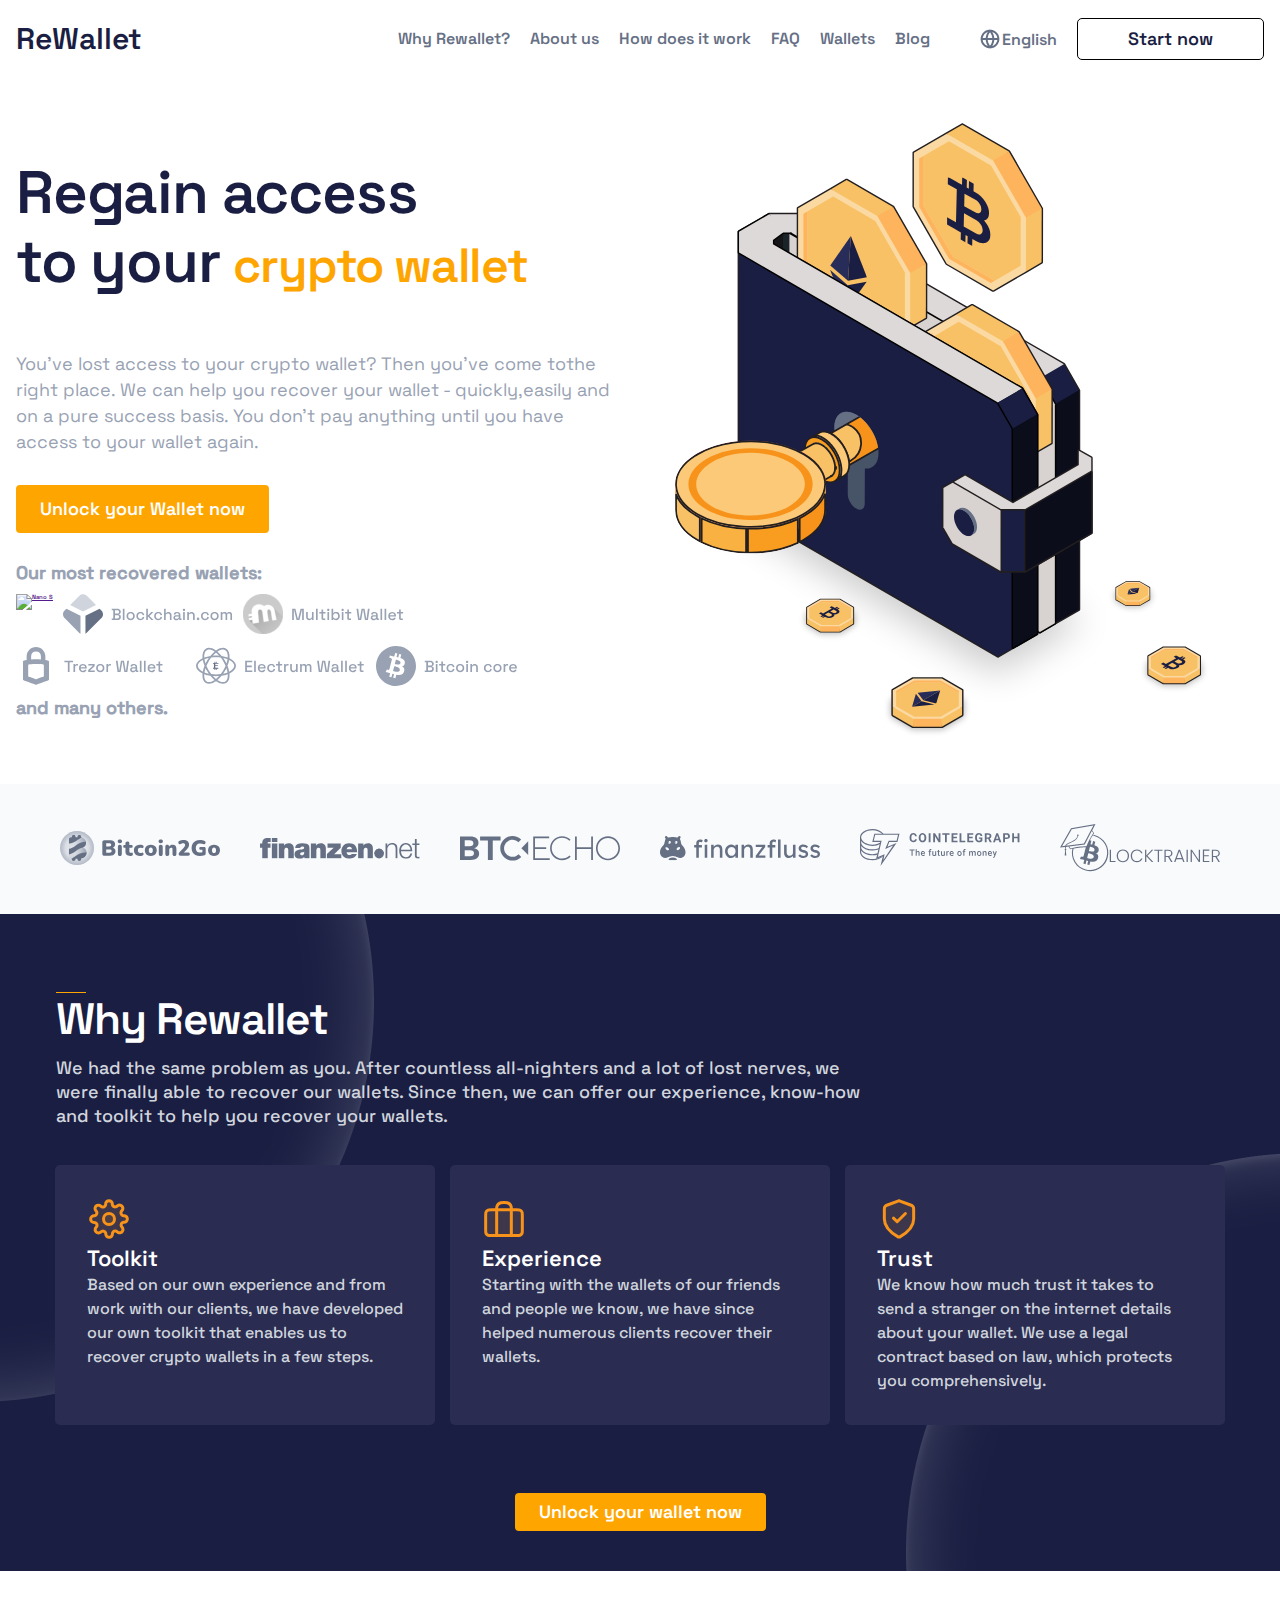
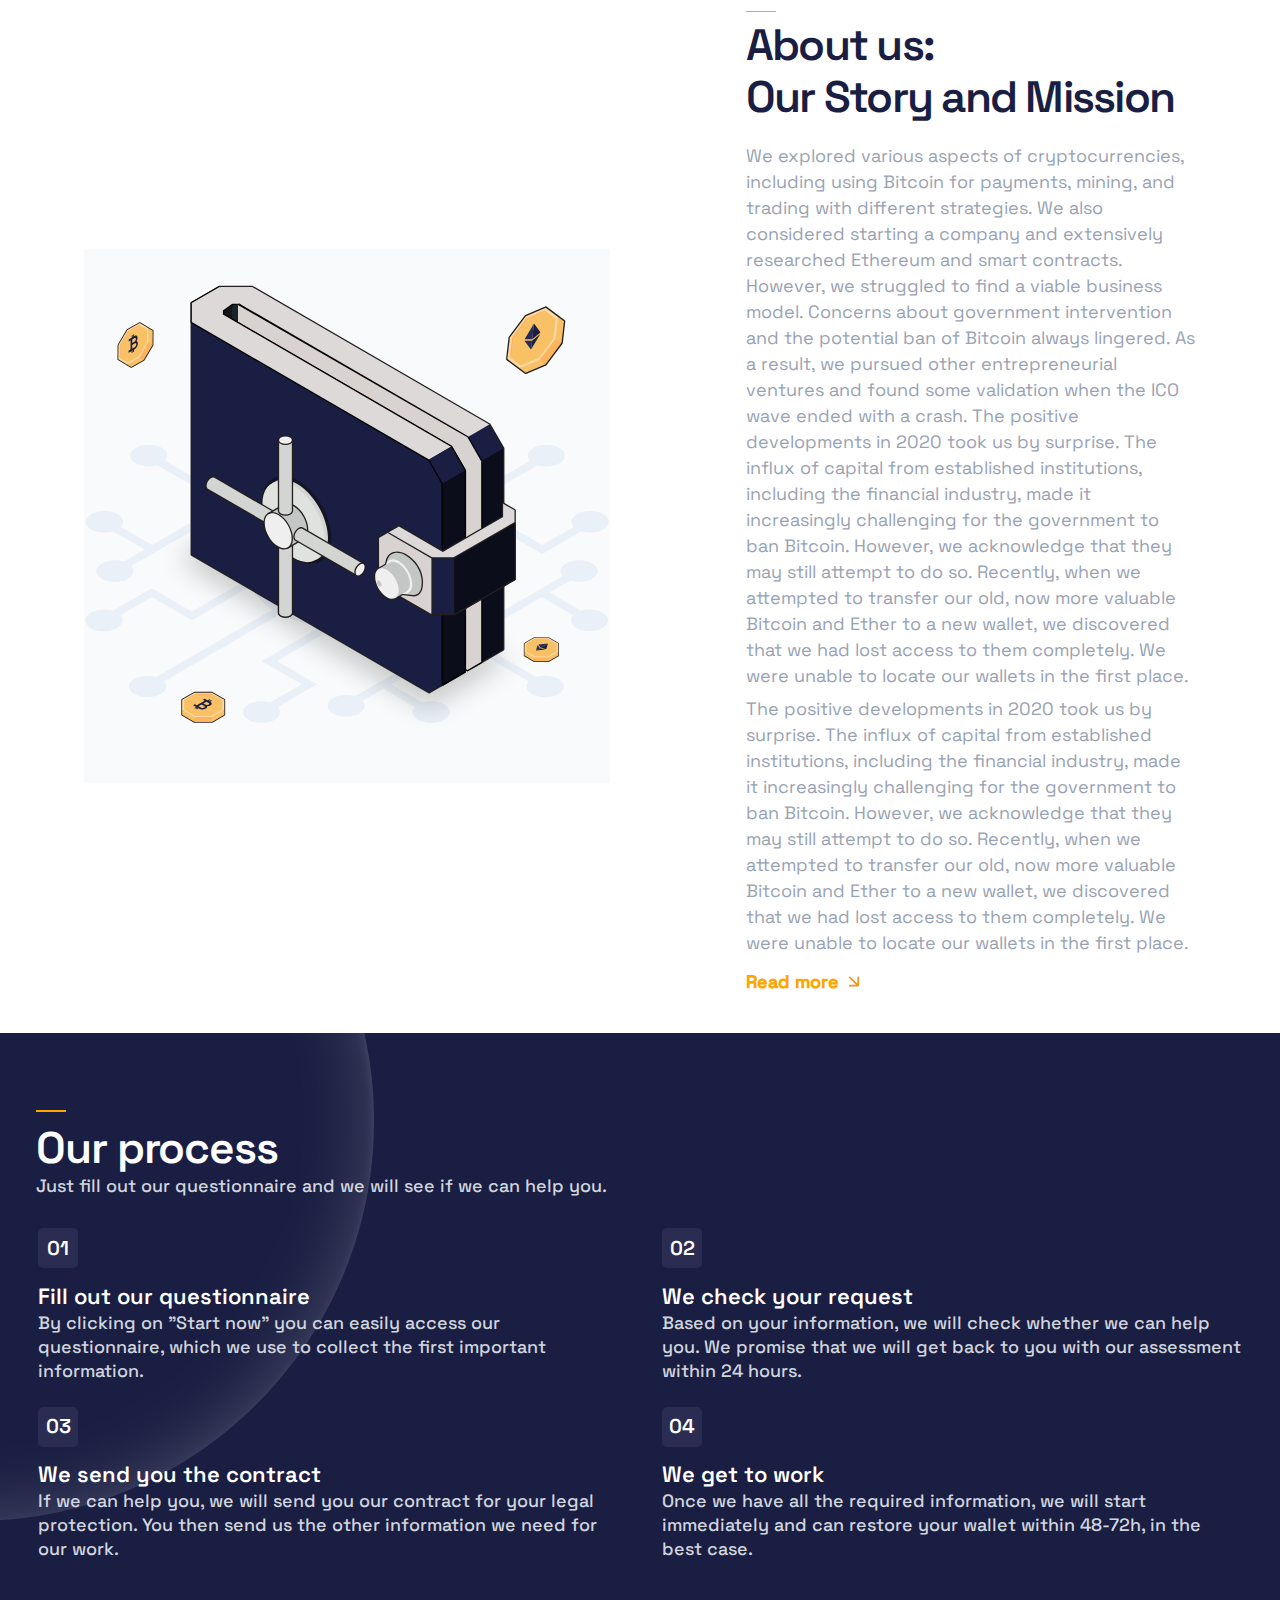
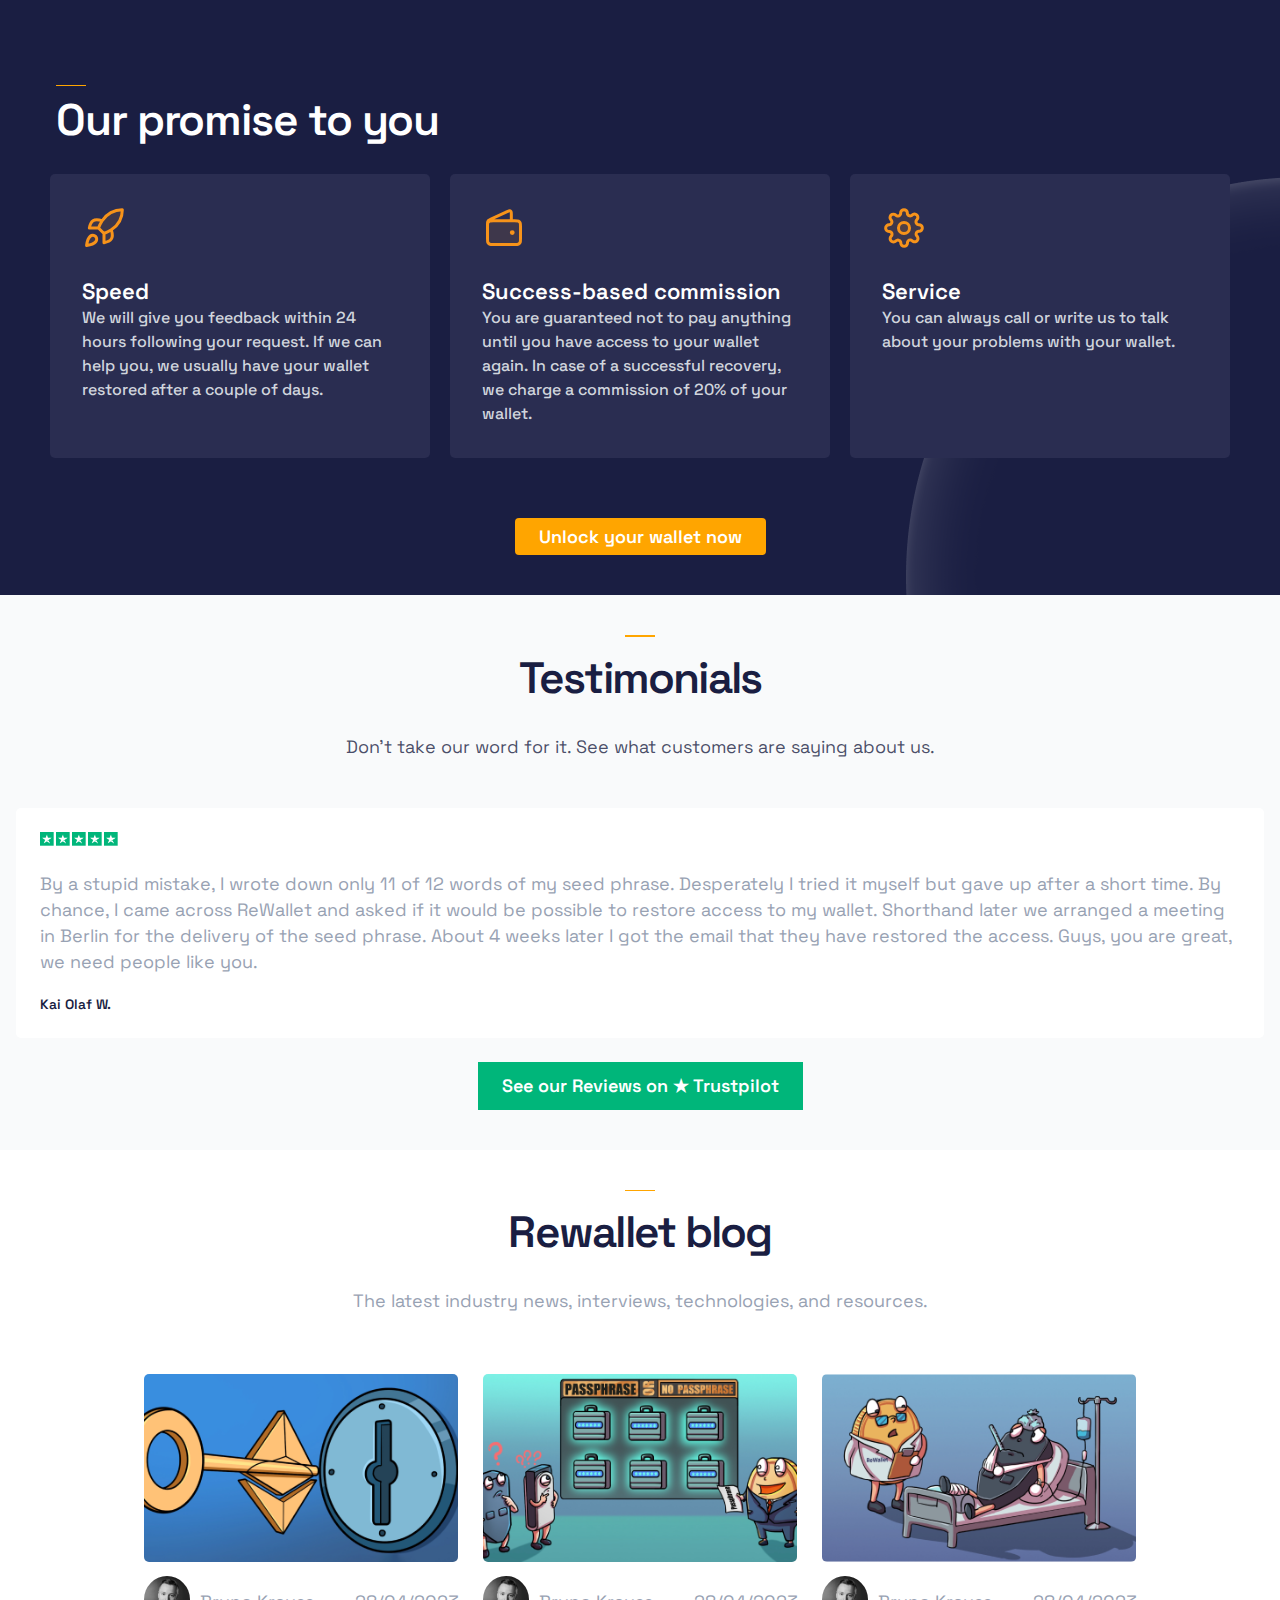
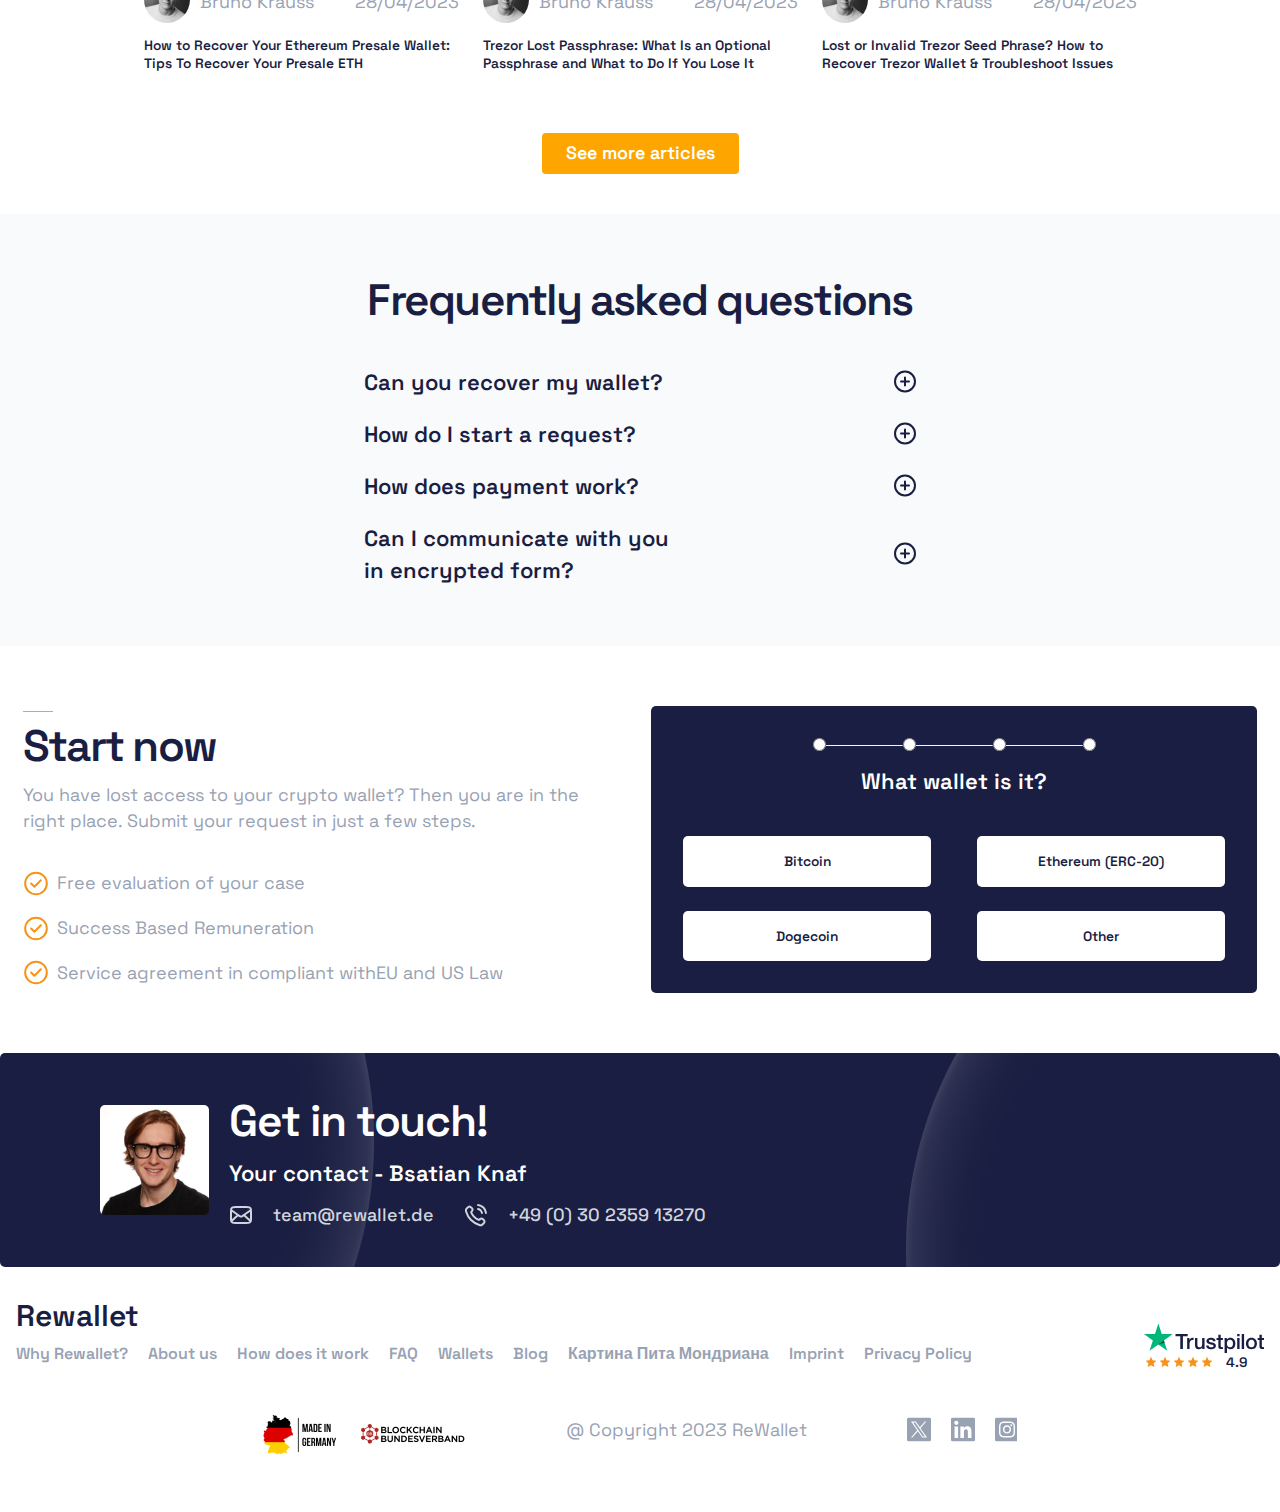
==== commit bb7424e5: "form" ====
--- a/index.html
+++ b/index.html
@@ -17,11 +17,11 @@
         ReWallet
       </a>
 
-      <button class="burger">
+      <button class="burger" onclick="BurgerMenu">
         <img src="icons/menu.svg" alt="menu">
       </button>
 
-      <nav class="navigation-blog">
+      <nav class="navigation-blog burger__list active">
         <ul>
           <li>
             <a href="#Rewallet">
@@ -836,6 +836,7 @@
 
     </section>
   </footer>
+  <script src="main.js"></script>
 </body>
 
 </html>--- a/css/style.css
+++ b/css/style.css
@@ -76,6 +76,7 @@
   justify-content: space-between;
   max-width: 1280px;
   padding: 1.8rem 1.6rem;
+  position: relative;
 }
 
 .logo {
@@ -88,6 +89,7 @@
   border: none;
   background-color: transparent;
 }
+
 
 .navigation-blog {
   align-self: center;
@@ -110,7 +112,6 @@
   font-size: 1.6rem;
   font-style: normal;
   font-weight: 600;
-  line-height: 1.5rem;
   text-decoration: none;
 }
 
@@ -1283,12 +1284,47 @@
   .navigation-blog {
     display: none;
   }
+
+  .burger__list{
+    display: flex;
+    flex-direction: column;
+    position: absolute;
+    top: 7rem;
+    right: 0;
+    flex-direction: column;
+    margin: 0 auto;
+    z-index: 2;
+    background-color: white;
+    opacity: 0.5;
+  }
+
+  .burger__list ul {
+    display: flex;
+    flex-direction: column;
+    flex-wrap: wrap;
+    gap: 5rem;
+
+  }
+
+  .burger__list a {
+    font-size: 2rem;
+  }
+  
+  .burger__list li {
+    max-height: max-content;
+  }
+
+  .active {
+    display: none;
+  }
 }
 
 @media (min-width: 1041px) {
   .burger {
     display: none;
   }
+
+  
 }
 
 @media (min-width: 1254px) {
@@ -1303,3 +1339,5 @@
     margin: 3.75rem auto 3rem;
   }
 }
+
+
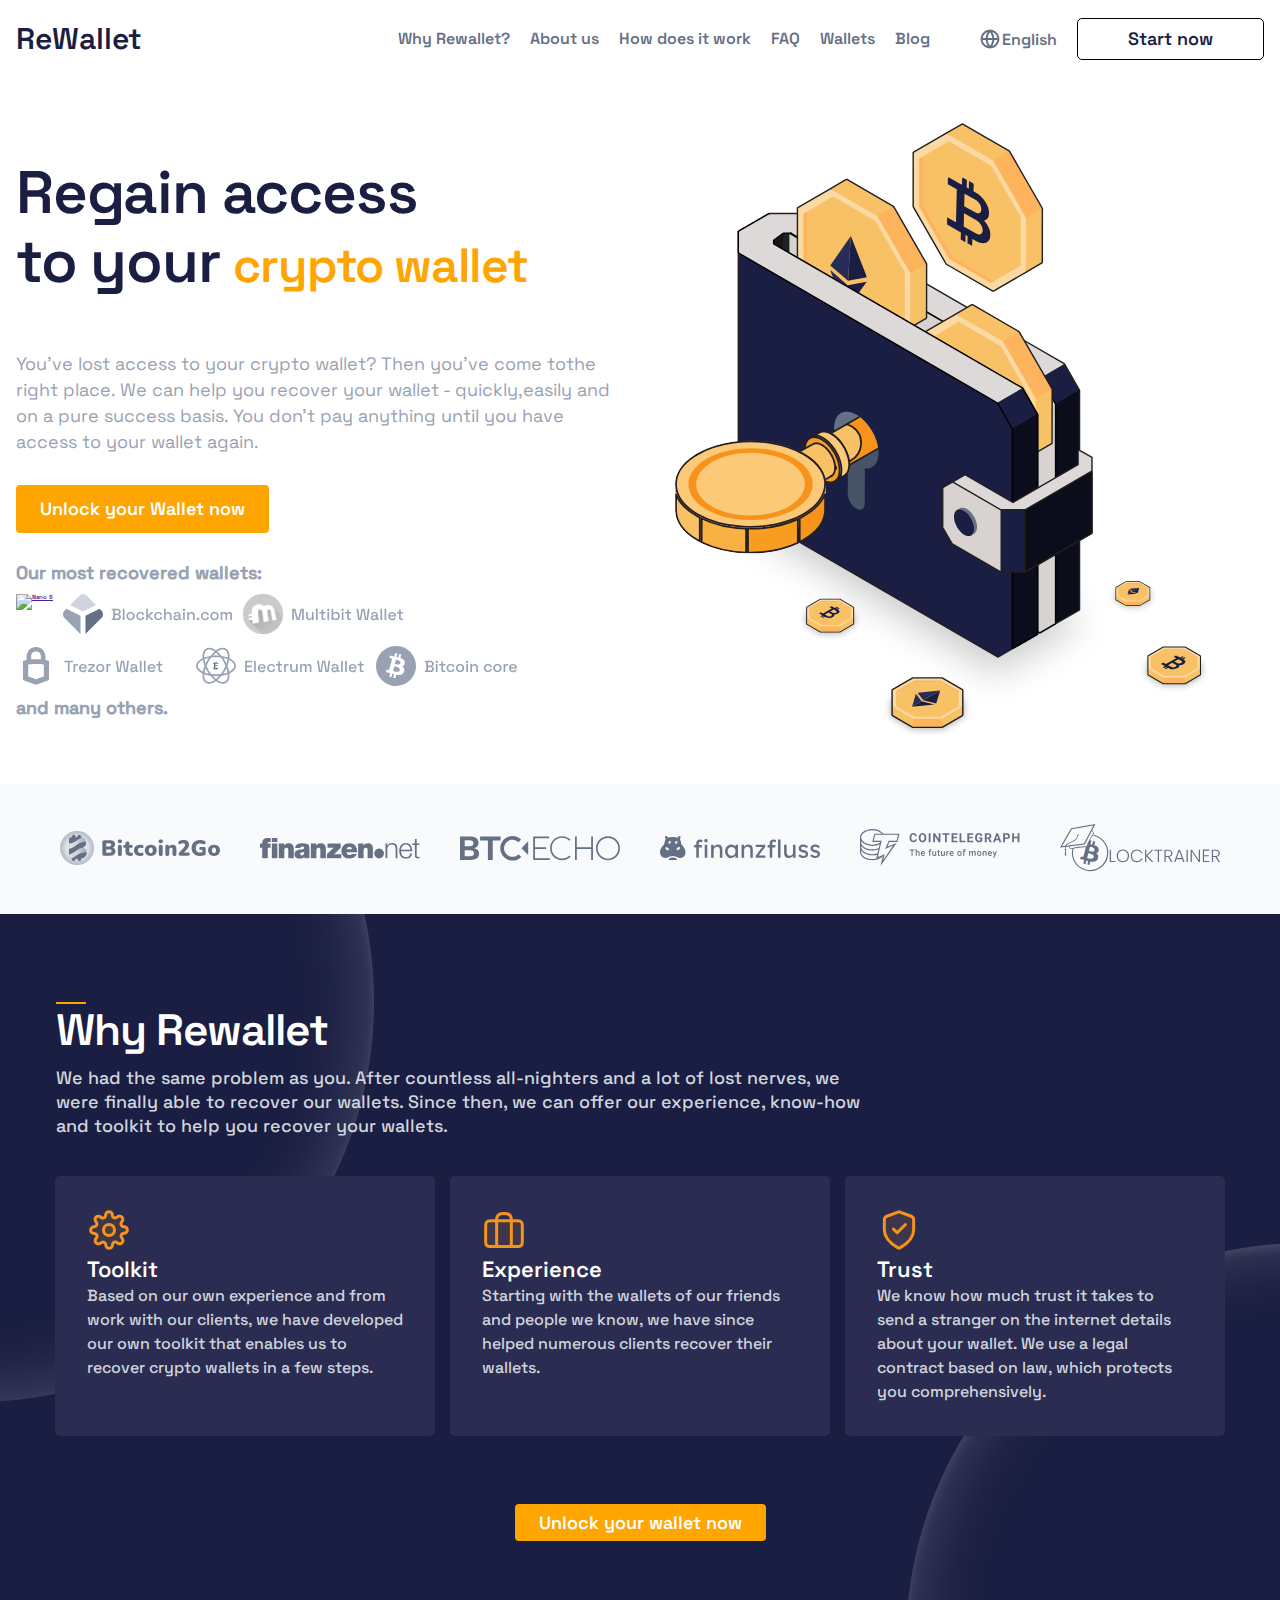
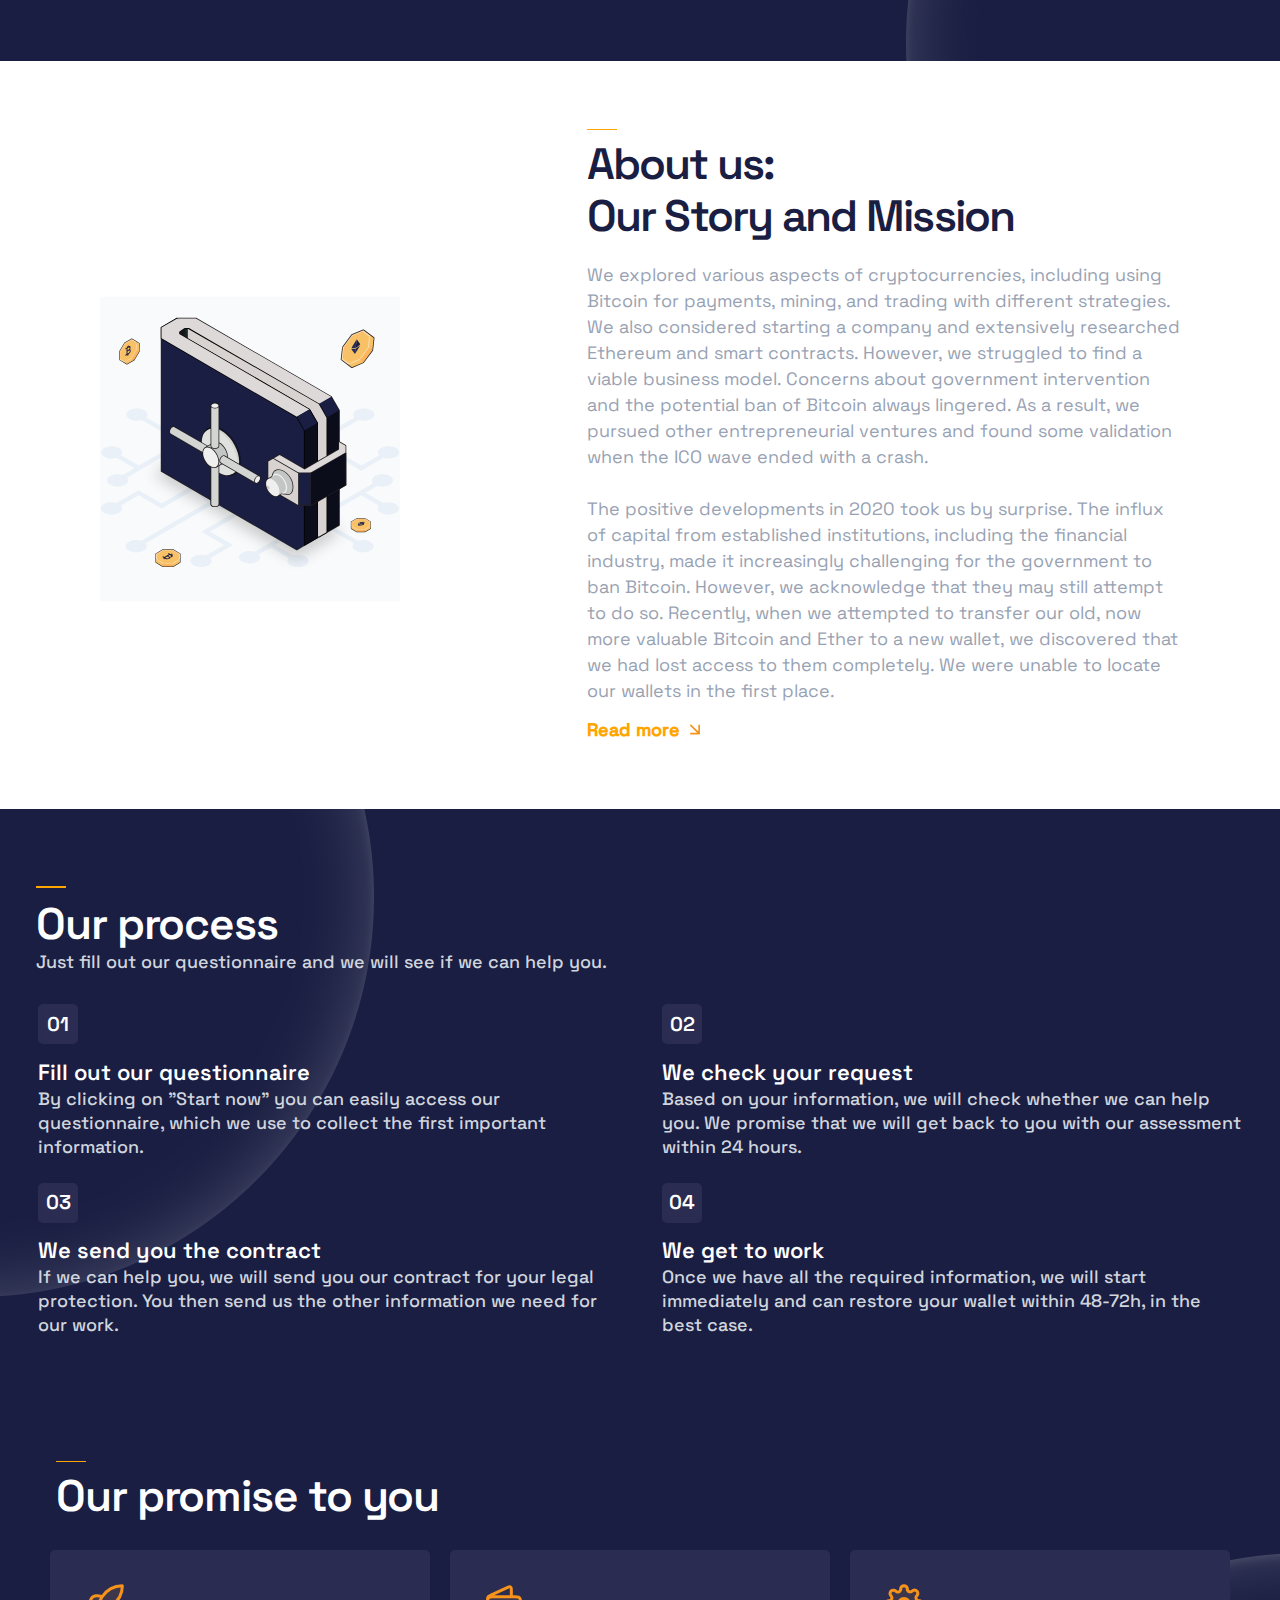
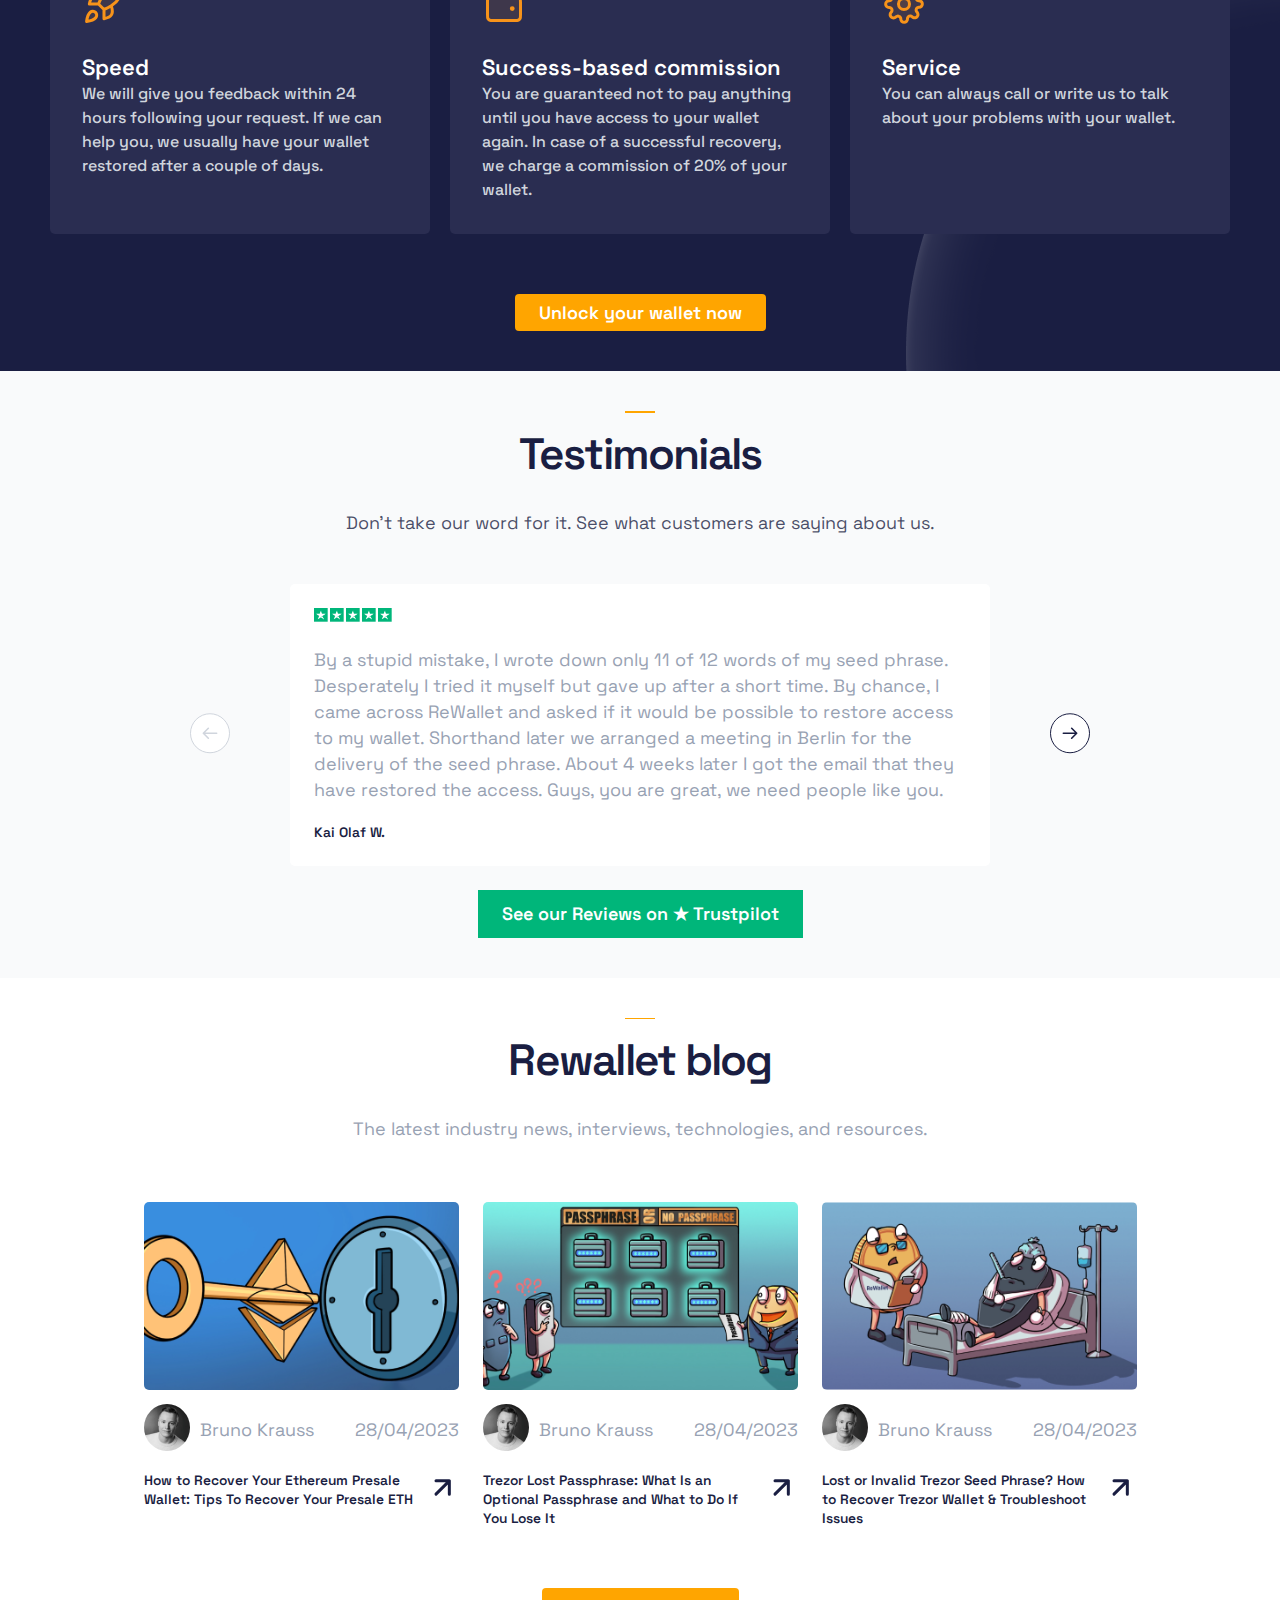
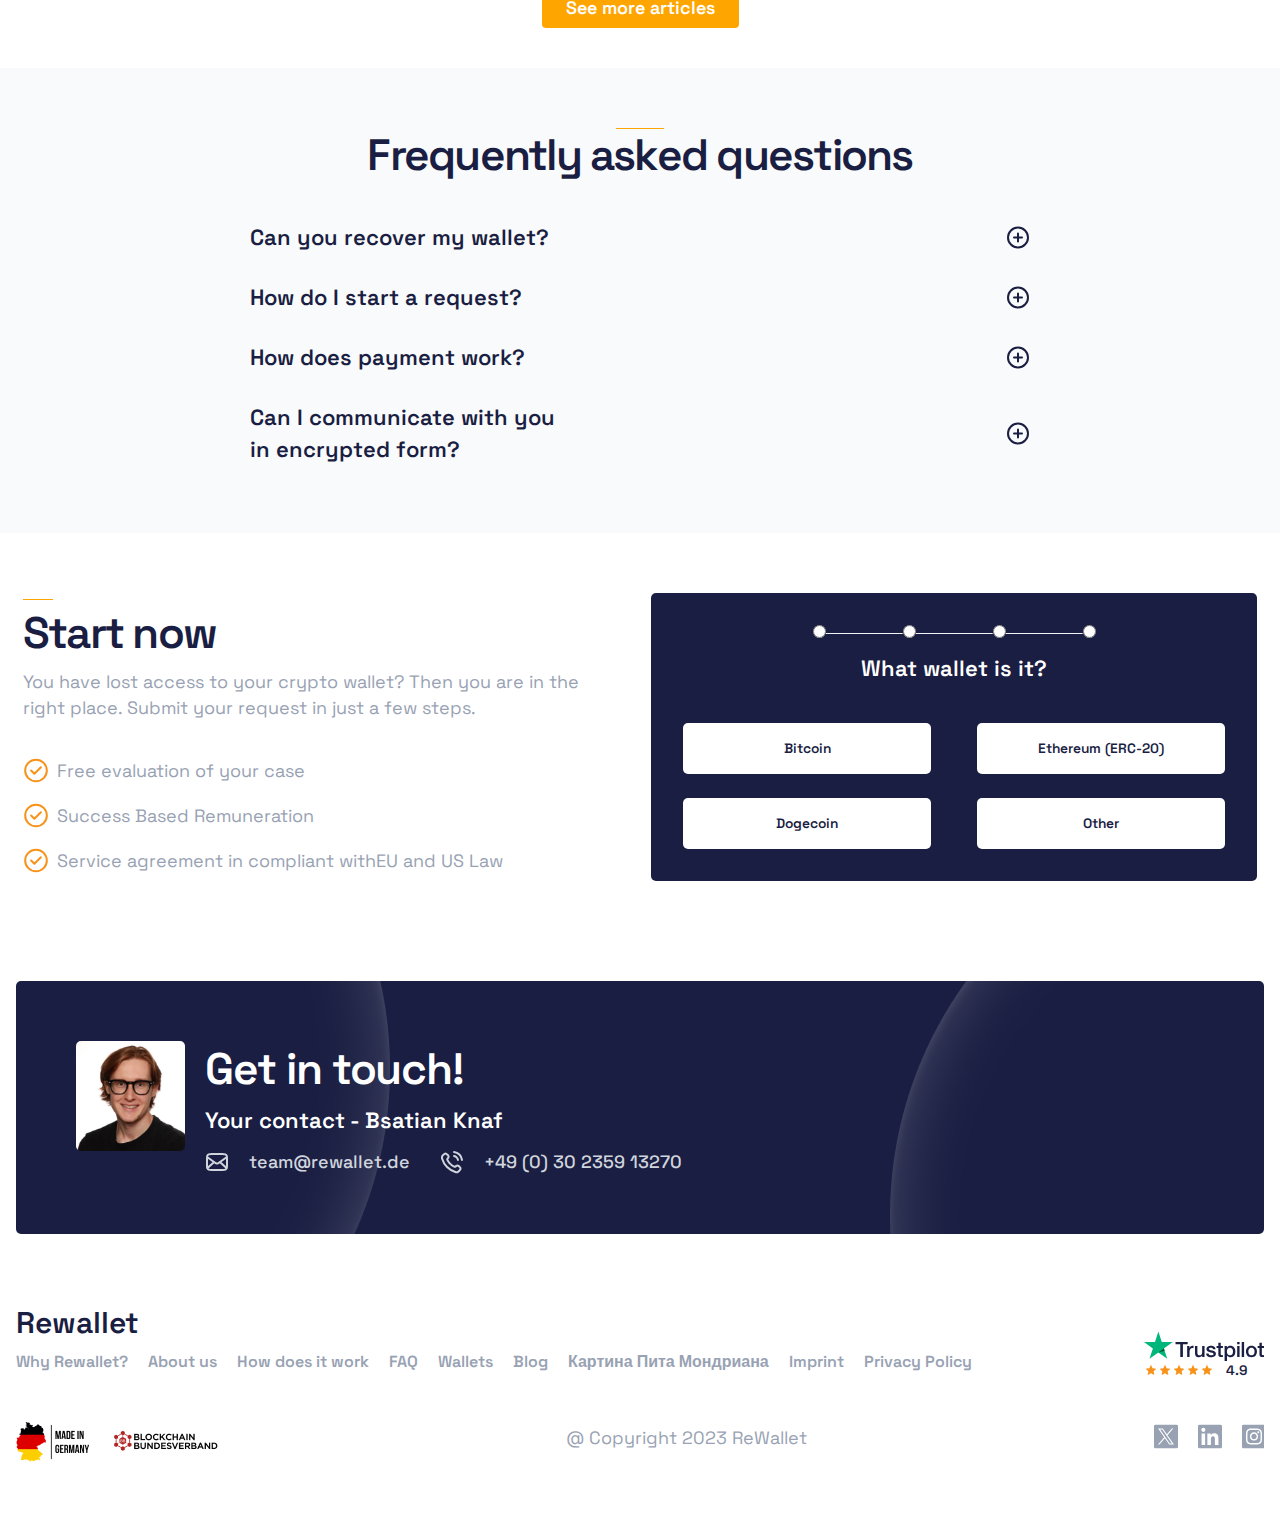
==== commit 20502c2b: "rwd" ====
--- a/index.html
+++ b/index.html
@@ -227,12 +227,6 @@
             As a result, we pursued other entrepreneurial ventures and found some validation when the ICO wave ended
             with
             a crash.
-            The positive developments in 2020 took us by surprise. The influx of capital from established institutions,
-            including the financial industry, made it increasingly challenging for the government to ban Bitcoin.
-            However, we acknowledge that they may still attempt to do so. Recently, when we attempted to transfer our
-            old,
-            now more valuable Bitcoin and Ether to a new wallet, we discovered that
-            we had lost access to them completely. We were unable to locate our wallets in the first place.
           </p>
           <br>
           <p class="grey">The positive developments in 2020 took us by surprise.
@@ -440,7 +434,7 @@
                 <p class="head3">Kai Olaf W.</p>
               </blockquote>
             </li>
-  
+
             <li class="otz otz--2">
               <ul class="raiting">
                 <li><img class="stars" src="icons/star.png" alt="rating"></li>
@@ -456,7 +450,7 @@
                 <p class="head3">Kai Olaf W.</p>
               </blockquote>
             </li>
-  
+
             <li class="otz otz--3">
               <ul class="raiting">
                 <li><img class="stars" src="icons/star.png" alt="rating"></li>
@@ -476,7 +470,7 @@
           <button class="button-prev"><img src="./icons/ButtonPrev.svg" alt="previous" onclick="prev"></button>
           <button class="button-next"><img src="./icons/ButtonNext.svg" alt="next" onclick="next"></button>
         </div>
-        
+
 
 
         <a class="reviews seereviews" href="">See our Reviews on ★ Trustpilot</a>
@@ -510,9 +504,13 @@
 
               <p class="grey"> 28/04/2023</p>
             </div>
-            <a class="head3" href="">
-              How to Recover Your Ethereum Presale Wallet: Tips To Recover Your Presale ETH
-            </a>
+            <div class="link--otz">
+              <a class="head3" href="">
+                How to Recover Your Ethereum Presale Wallet: Tips To Recover Your Presale ETH
+              </a>
+              <img src="./icons/arrow-otz.svg" alt="arrow-link">
+            </div>
+
           </div>
 
           <div class="blog">
@@ -526,9 +524,12 @@
               <p class="grey"> 28/04/2023</p>
             </div>
 
-            <a class="head3" href="">
-              Trezor Lost Passphrase: What Is an Optional Passphrase and What to Do If You Lose It
-            </a>
+            <div class="link--otz">
+              <a class="head3" href="">
+                Trezor Lost Passphrase: What Is an Optional Passphrase and What to Do If You Lose It
+              </a>
+              <img src="./icons/arrow-otz.svg" alt="arrow-link">
+            </div>
           </div>
 
           <div class="blog">
@@ -541,9 +542,13 @@
 
               <p class="grey"> 28/04/2023</p>
             </div>
-            <a class="head3" href="">
-              Lost or Invalid Trezor Seed Phrase? How to Recover Trezor Wallet & Troubleshoot Issues
-            </a>
+
+            <div class="link--otz">
+              <a class="head3" href="">
+                Lost or Invalid Trezor Seed Phrase? How to Recover Trezor Wallet & Troubleshoot Issues
+              </a>
+              <img src="./icons/arrow-otz.svg" alt="arrow-link">
+            </div>
           </div>
         </div>
 
@@ -556,9 +561,13 @@
 
     <section id="FAQ">
       <div class="container faq">
-        <h2 class="head2">
-          Frequently asked questions
-        </h2>
+        <div class="faq--head">
+          <div class="line"></div>
+          <h2 class="head2">
+            Frequently asked questions
+          </h2>
+        </div>
+
 
         <div class="accardion">
           <details>
@@ -584,6 +593,17 @@
               How do I start a request?
               <img src="icons/checmark.svg" alt="checkmark">
             </summary>
+            <div>
+              <p class="grey">
+                We cannot guarantee that we will be able to help you with your wallet.
+                However, we have already helped many clients with the recovery of their wallets in the past.
+                Through our word libraries, our software tools and our optimized scripts, which we run on
+                high-performance hardware, we can help you find your wallet password or your seedphrase.
+                We can also help you with the physical recovery of your wallet. Please send us a request via the
+                contact
+                form and we will give you feedback if and how we can help you.
+              </p>
+            </div>
           </details>
 
           <details>
@@ -591,6 +611,17 @@
               How does payment work?
               <img src="icons/checmark.svg" alt="checkmark">
             </summary>
+            <div>
+              <p class="grey">
+                We cannot guarantee that we will be able to help you with your wallet.
+                However, we have already helped many clients with the recovery of their wallets in the past.
+                Through our word libraries, our software tools and our optimized scripts, which we run on
+                high-performance hardware, we can help you find your wallet password or your seedphrase.
+                We can also help you with the physical recovery of your wallet. Please send us a request via the
+                contact
+                form and we will give you feedback if and how we can help you.
+              </p>
+            </div>
           </details>
 
           <details>
@@ -598,6 +629,17 @@
               Can I communicate with you<br>in encrypted form?
               <img src="icons/checmark.svg" alt="checkmark">
             </summary>
+            <div>
+              <p class="grey">
+                We cannot guarantee that we will be able to help you with your wallet.
+                However, we have already helped many clients with the recovery of their wallets in the past.
+                Through our word libraries, our software tools and our optimized scripts, which we run on
+                high-performance hardware, we can help you find your wallet password or your seedphrase.
+                We can also help you with the physical recovery of your wallet. Please send us a request via the
+                contact
+                form and we will give you feedback if and how we can help you.
+              </p>
+            </div>
           </details>
         </div>
 
@@ -691,29 +733,32 @@
     </section>
 
     <section class="container touch">
-      <h2 class="sr-only">Get in touch</h2>
-      <img src="icons/bastian.png" alt="man in glasses">
-
-      <div class="touch_content">
-        <p class="head2-white">
-          Get in touch!
-        </p>
-
-        <p class="head3-white">Your contact - Bsatian Knaf</p>
-
-        <div class="contacts">
-          <div class="contactmail">
-            <img src="icons/mail.svg" alt="message">
-            <p><a class="under-p-white" href="mailto:team@rewallet.de">team@rewallet.de</a></p>
+      <div class="touch--container">
+        <h2 class="sr-only">Get in touch</h2>
+        <img src="icons/bastian.png" alt="man in glasses" class="bastian">
+
+        <div class="touch_content">
+          <p class="head2-white">
+            Get in touch!
+          </p>
+
+          <p class="head3-white">Your contact - Bsatian Knaf</p>
+
+          <div class="contacts">
+            <div class="contactmail">
+              <img src="icons/mail.svg" alt="message">
+              <p><a class="under-p-white" href="mailto:team@rewallet.de">team@rewallet.de</a></p>
+            </div>
+
+            <div class="contactphone">
+              <img src="icons/phone.svg" alt="phone">
+              <p><a class="under-p-white" href="tel:+4930235913270">+49
+                  (0)
+                  30 2359 13270</a></p>
+            </div>
           </div>
-
-          <div class="contactphone">
-            <img src="icons/phone.svg" alt="phone">
-            <p><a class="under-p-white" href="tel:+4930235913270">+49
-                (0)
-                30 2359 13270</a></p>
-          </div>
-        </div>
+        </div>
+
       </div>
     </section>
   </main>
--- a/css/style.css
+++ b/css/style.css
@@ -159,6 +159,7 @@
 
 .about_company {
   justify-content: space-between;
+  gap: 2rem;
 }
 
 .about_lost {
@@ -238,6 +239,8 @@
   padding: 1rem 2.4rem;
 }
 
+
+
 .under-p {
   font-family: Space-Medium, sans-serif;
   color: var(--p-color);
@@ -276,7 +279,7 @@
 }
 
 .wall {
-  width: 17rem;
+  max-width: 17rem;
 }
 
 .element2 {
@@ -340,7 +343,7 @@
 }
 
 .text__why .line {
-  margin-top: 3.75rem;
+  margin-top: 4.8rem;
 }
 
 .text__why .head2-white {
@@ -356,6 +359,7 @@
 .descript_why .button {
   margin: 0 auto;
   margin-top: 4.8rem;
+  margin-bottom: 8rem;
 }
 
 .whitelist {
@@ -375,14 +379,17 @@
 }
 
 .descript_company {
-  max-width: 45rem;
+  max-width: 59.4rem;
   margin: 0 auto;
 }
 
 .descript_company .head2 {
   margin-top: 0.75rem;
-  margin-bottom: 2rem;
   flex-direction: row;
+}
+
+.descript_company .grey {
+  margin-top: 2rem;
 }
 
 .read {
@@ -408,7 +415,8 @@
 }
 
 .bigwallet2 {
-  width: 30rem;
+  width: 100%;
+  max-width: 30rem;
   height: 30.6rem;
 }
 
@@ -665,6 +673,8 @@
 
 .avabruno {
   border-radius: 50%;
+  max-width: 5.4rem;
+  max-height: 5.4rem;
 }
 
 .author {
@@ -672,7 +682,7 @@
   justify-content: space-between;
   align-items: center;
   margin-top: 1.25rem;
-  margin-bottom: 1.25rem;
+  margin-bottom: 2rem;
 }
 
 .ava p {
@@ -686,6 +696,7 @@
 .iconblog {
   justify-content: center;
   max-width: 31.5rem;
+  width: 100%;
 }
 
 .blog a {
@@ -693,18 +704,10 @@
   color: var(--darkblue-color);
 }
 
-.pr1 {
-  display: inline;
-  margin-bottom: 0.75rem;
-}
-
-.pr2 {
-  display: inline;
-  margin-bottom: 0.75rem;
-}
-
-.pr3 {
-  display: inline;
+.link--otz {
+  display: flex;
+  align-items: flex-start;
+  gap: 1.2rem;
 }
 
 .line {
@@ -731,6 +734,7 @@
   border-radius: 0.5rem;
   padding: 2.4rem;
   margin: 0 auto 2.4rem;
+  max-width: 70rem;
   background-color: var(--white);
 }
 
@@ -797,9 +801,13 @@
   padding: 1.6rem;
 }
 
-.touch {
+.touch .container  {
+  padding: 8rem;
+}
+
+.touch--container {
   background-color: var(--darkblue-color);
-  margin: 3.75rem auto + 10rem;
+  margin: 0 auto;
   border-radius: 0.5rem;
   display: flex;
   justify-content: flex-start;
@@ -809,12 +817,23 @@
     url("../icons/Ellipse_130_1.png");
   background-repeat: no-repeat;
   background-position: top left, bottom right;
-}
+  width: 100%;
+  max-width: 128rem;
+  padding: 6rem;
+}
+
+
 
 .touch img {
   max-width: 11rem;
   max-height: 11rem;
   border-radius: 0.5rem;
+}
+
+.bastian {
+  max-width: 22rem;
+  max-height: 22rem;
+  border-radius: 0.8rem;
 }
 
 .touch_content {
@@ -952,6 +971,15 @@
   padding-bottom: 6rem;
 }
 
+.faq--head {
+  text-align: center;
+}
+
+.faq--head .line {
+  margin: 0 auto;
+  width: 4.8rem;
+}
+
 .faq .head2 {
   display: flex;
   justify-content: center;
@@ -992,14 +1020,20 @@
   padding-top: 2rem;
 }
 
+.accardion .grey {
+  max-width: 73.2rem;
+}
+
 .nameofdetails {
   display: flex;
   justify-content: space-between;
   margin-top: 2rem;
+  margin-bottom: 0.8rem;
   align-items: center;
   color: var(--darkblue-color);
   font-size: 2.2rem;
   line-height: 3.2rem;
+
 }
 
 .footmenu {
@@ -1031,6 +1065,7 @@
 
   .about_company {
     flex-direction: column;
+
   }
 
   .footer-content {
@@ -1042,6 +1077,7 @@
   }
 
   .bigwallet {
+    width: 100%;
     max-width: 29rem;
     max-height: 33.3rem;
   }
@@ -1079,15 +1115,9 @@
   .seereviews {
     margin: 0;
   }
-}
-
-@media (max-width: 1500px) {
-  .button-prev {
-    display: none;
-  }
-
-  .button-next {
-    display: none;
+
+  .touch--container {
+    padding: 3.2rem 2.4rem;
   }
 }
 
@@ -1168,12 +1198,12 @@
   }
 
   .bigwallet2 {
-    width: 52.6rem;
-    height: 53.6rem;
+    width: 62.6rem;
+    height: 63.6rem;
   }
 
   .accardion {
-    width: 55.3rem;
+    width: 78rem;
   }
 
   .process {
@@ -1260,7 +1290,6 @@
 
   .touch {
     justify-content: flex-start;
-    padding-left: 10rem;
   }
 
   .first {
@@ -1276,7 +1305,8 @@
     display: flex;
     justify-content: space-between;
     gap: 10rem;
-    max-width: 100%;
+    width: 100%;
+    max-width: 144rem;
   }
 }
 
@@ -1317,6 +1347,14 @@
   .active {
     display: none;
   }
+
+  .button-prev {
+    display: none;
+  }
+
+  .button-next {
+    display: none;
+  }
 }
 
 @media (min-width: 1041px) {
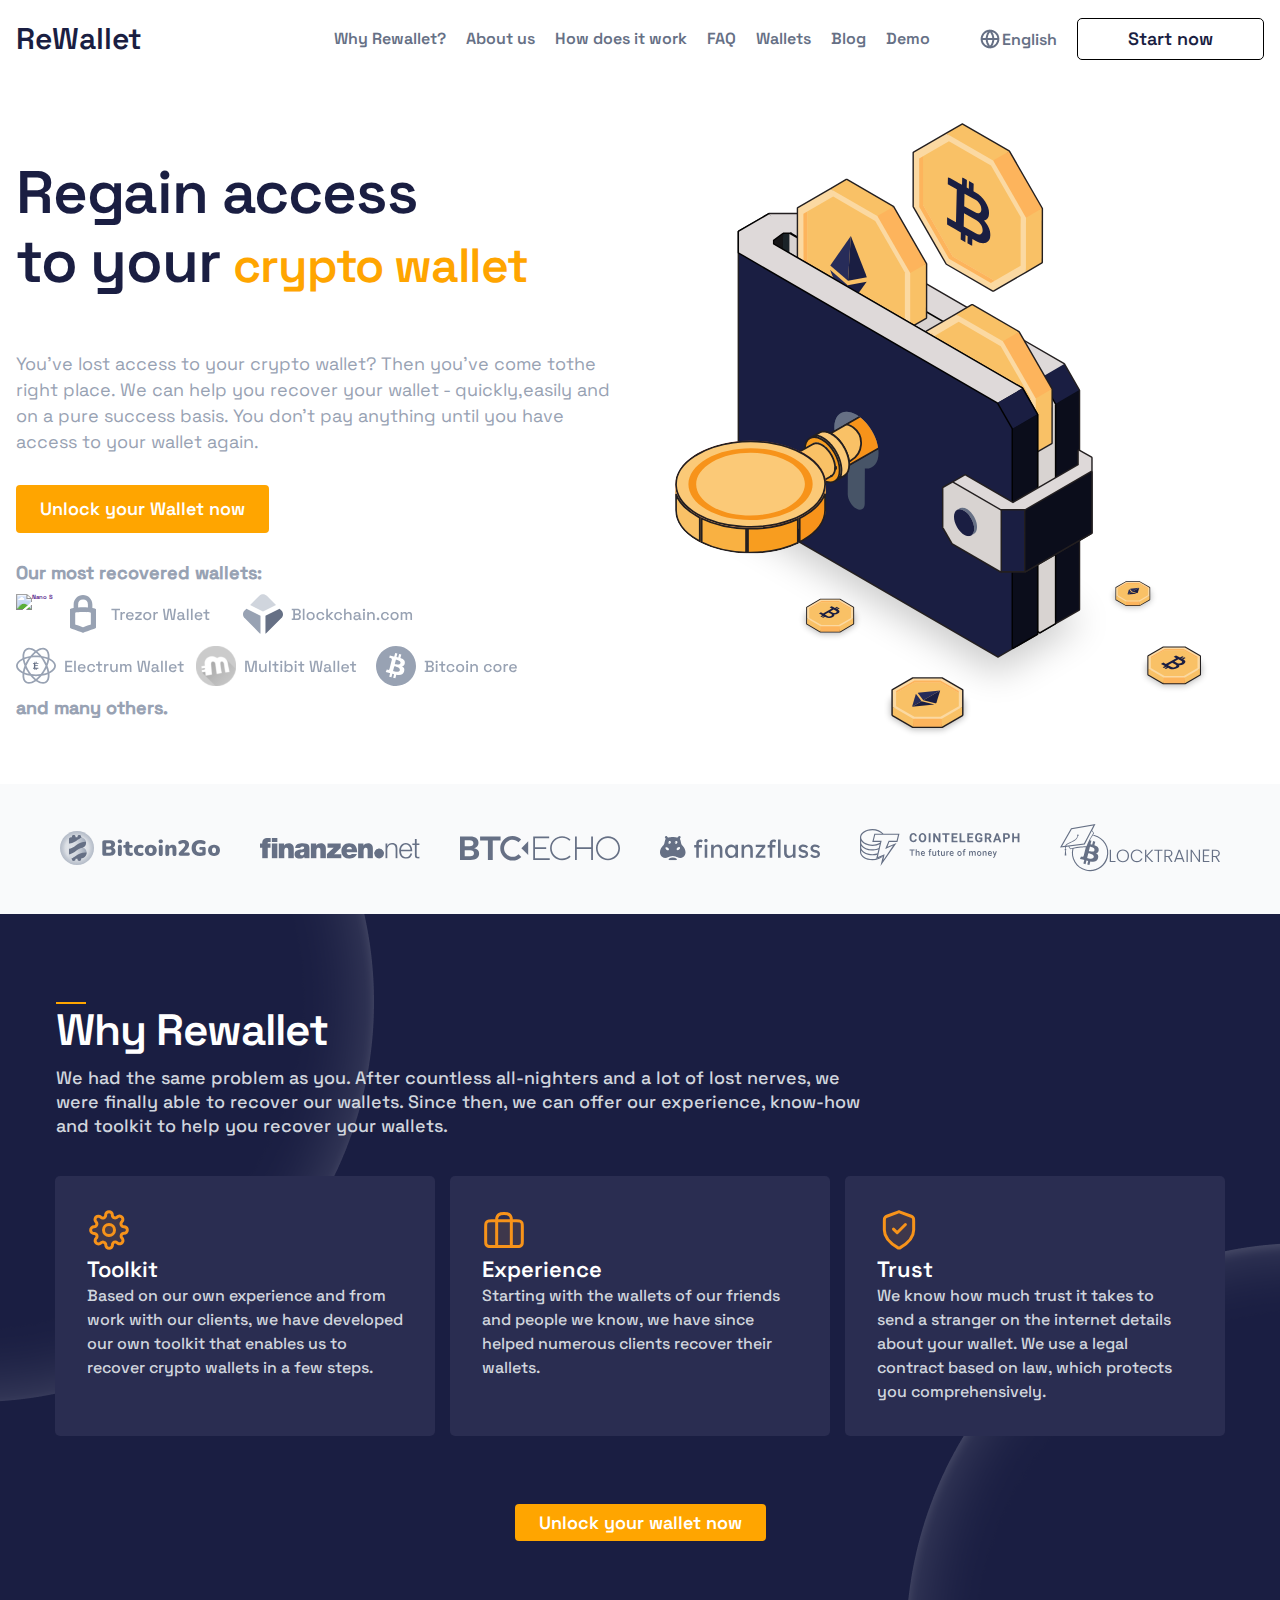
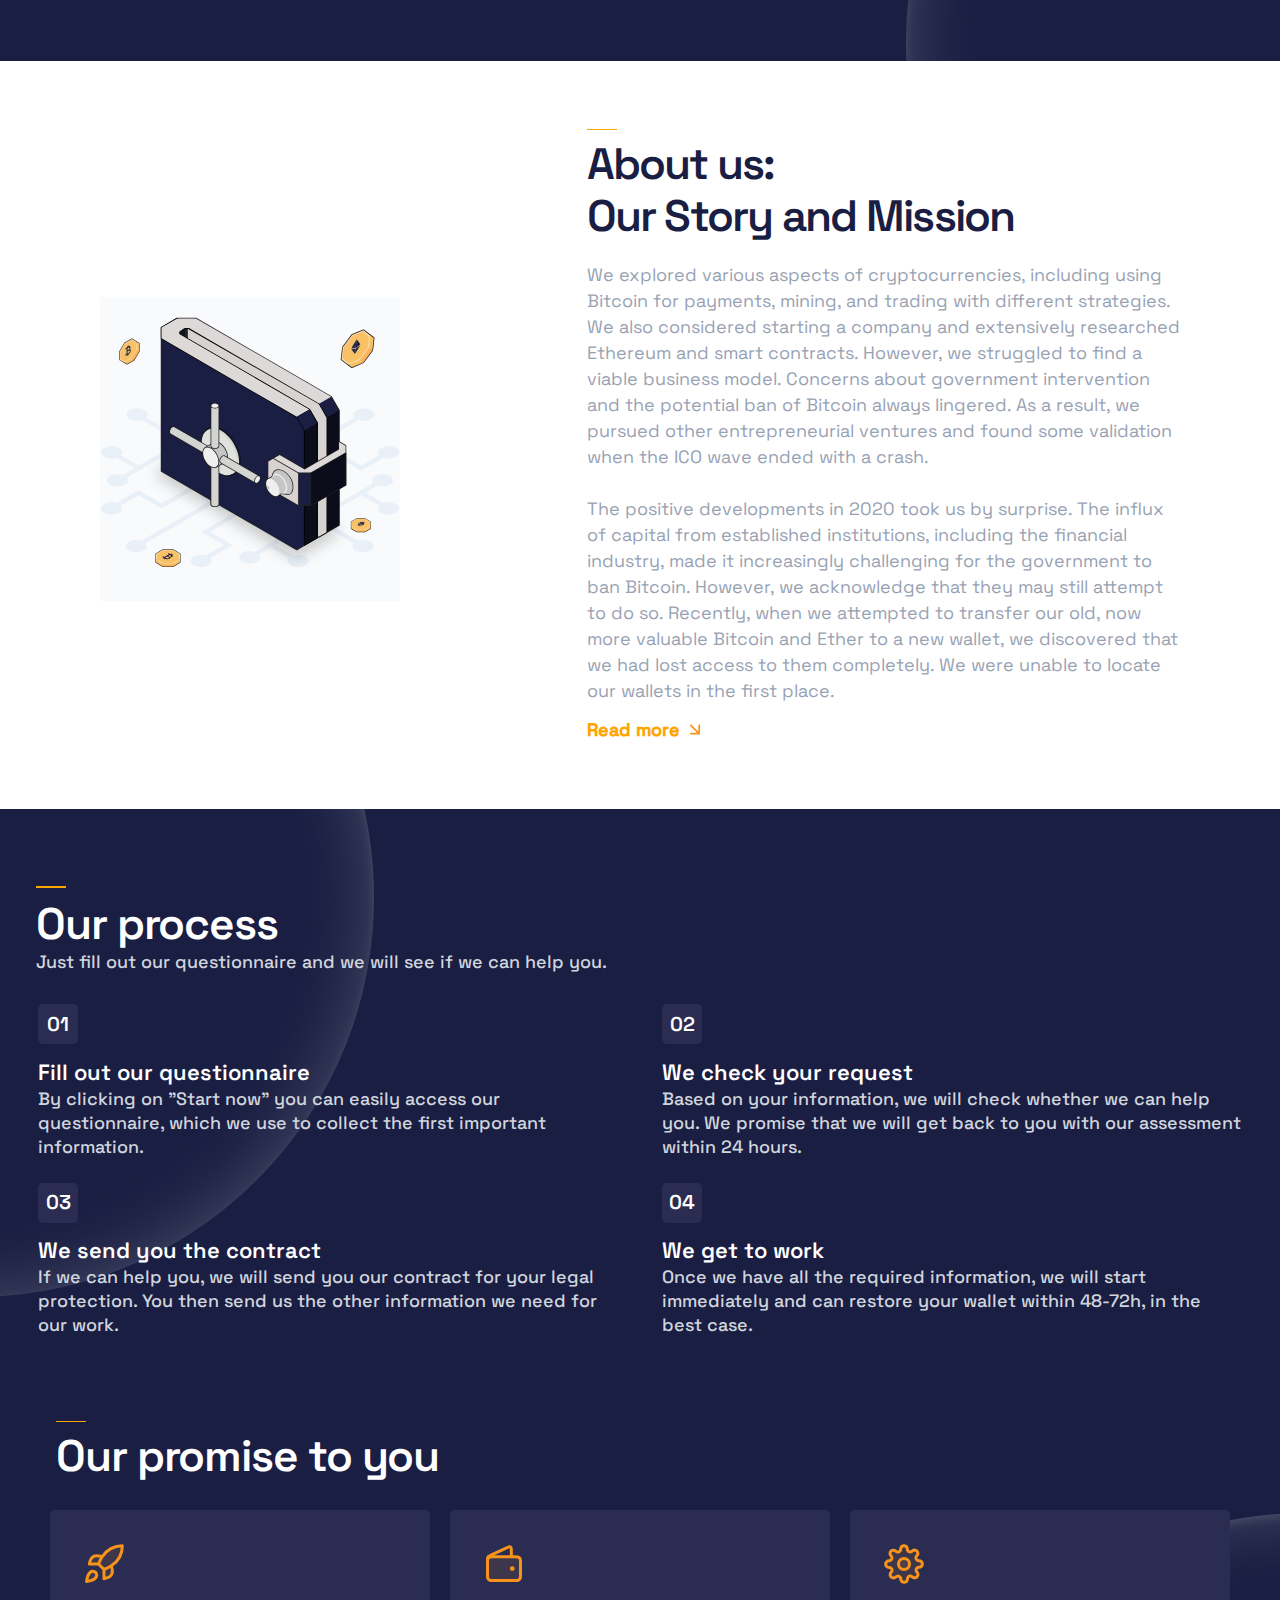
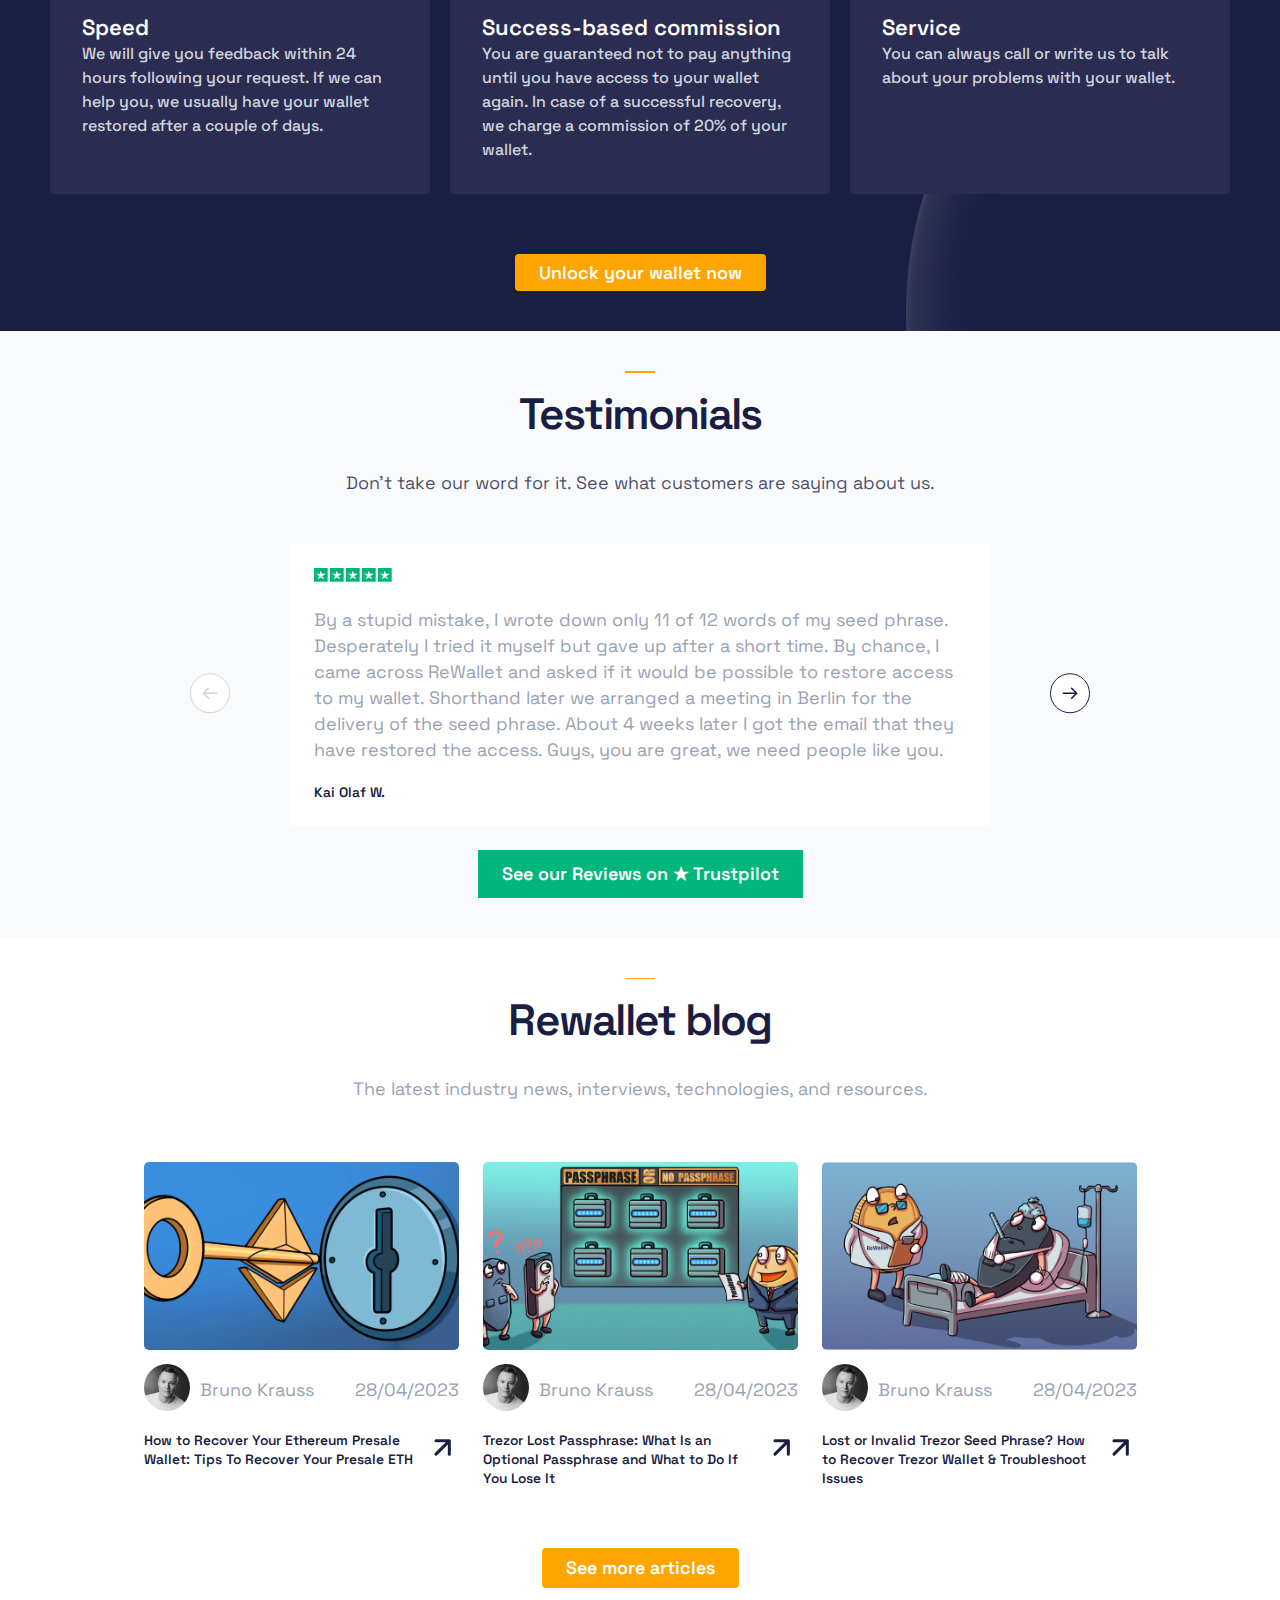
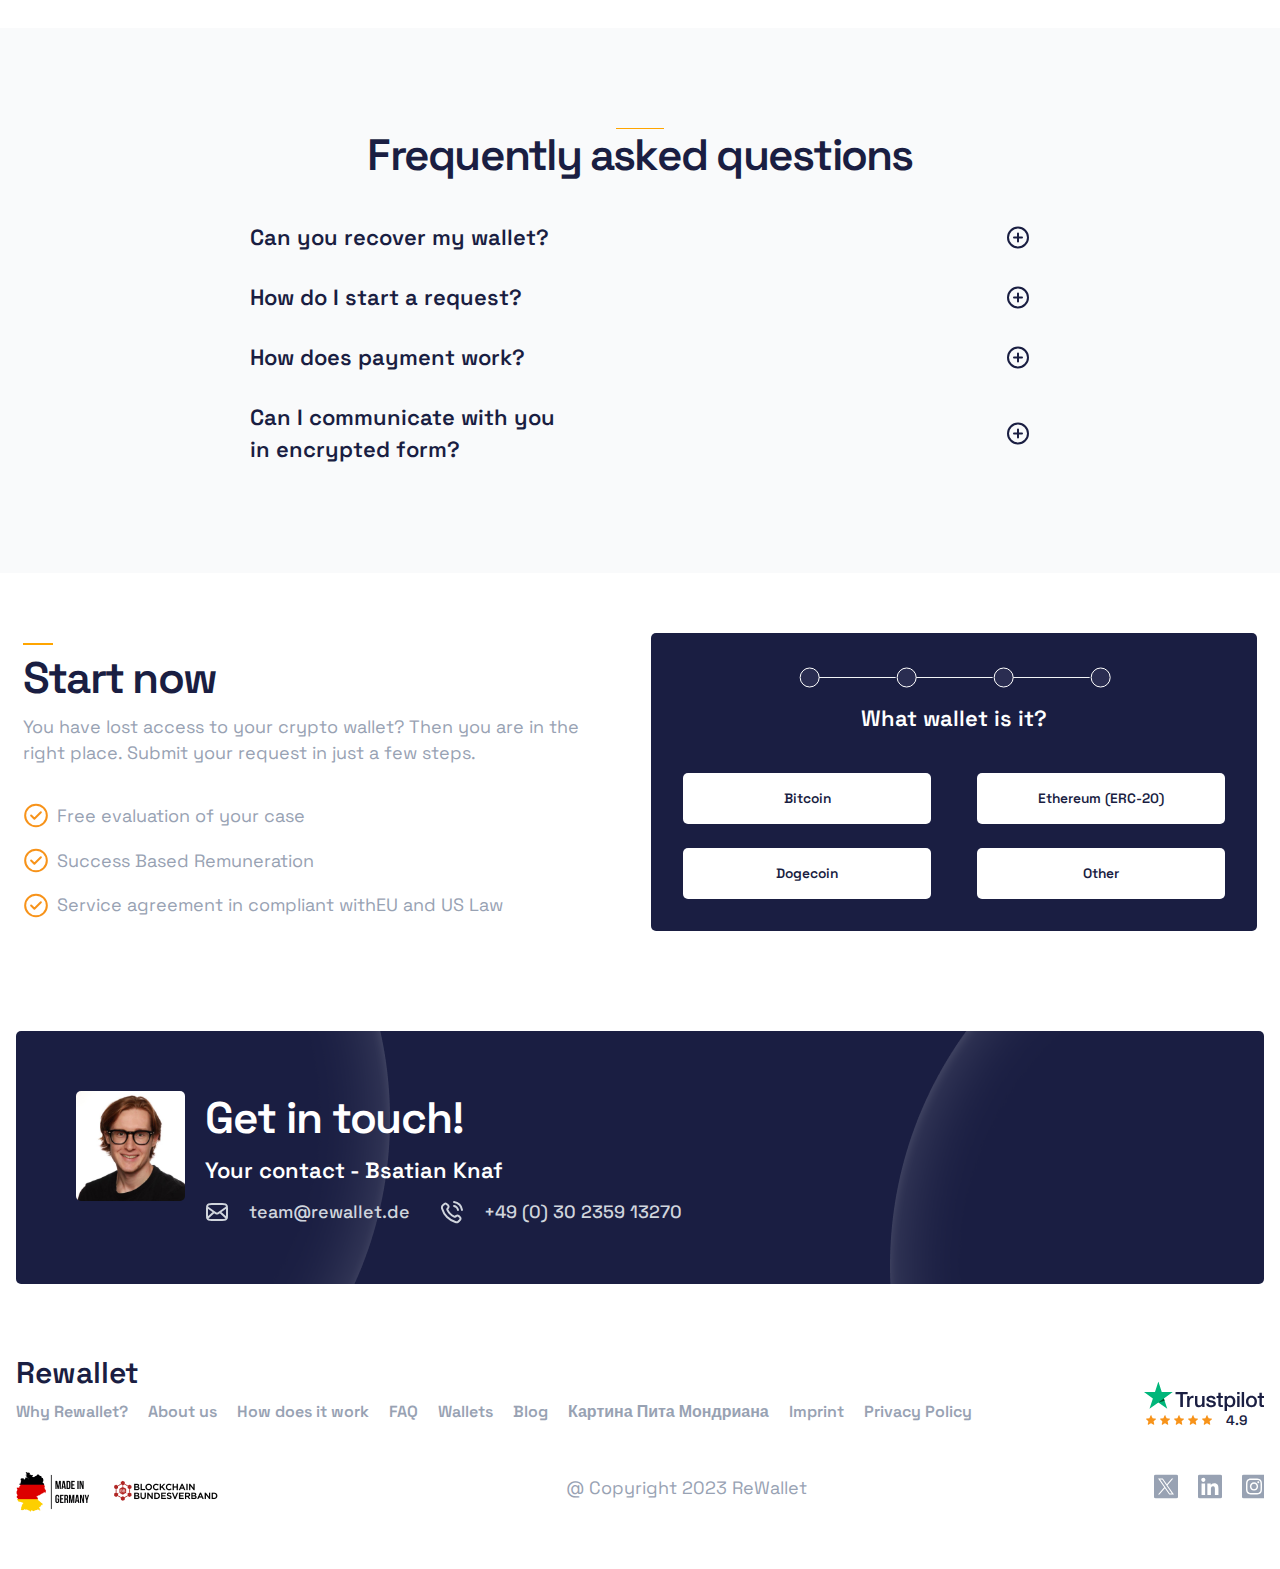
==== commit d718514b: "anim" ====
--- a/index.html
+++ b/index.html
@@ -53,6 +53,12 @@
               Blog
             </a>
           </li>
+
+          <li>
+            <a href="./demo.html">
+              Demo
+            </a>
+          </li>
         </ul>
 
         <div class="lang__start">
@@ -97,19 +103,19 @@
             </li>
 
             <li class="element">
+              <a href=""><img class="wall" src="icons/trezor.svg" alt="Trezor Wallet"></a>
+            </li>
+
+            <li class="element">
               <a href=""><img class="wall" src="icons/blockchain.svg" alt="Blockchain.com"></a>
+            </li>
+
+            <li class="element">
+              <a href=""><img class="wall" src="icons/electrum.svg" alt="Electrum Wallet"></a>
             </li>
 
             <li class="element">
               <a href=""><img class="wall" src="icons/multibit.svg" alt="Multibit Wallet "></a>
-            </li>
-
-            <li class="element">
-              <a href=""><img class="wall" src="icons/trezor.svg" alt="Trezor Wallet"></a>
-            </li>
-
-            <li class="element">
-              <a href=""><img class="wall" src="icons/electrum.svg" alt="Electrum Wallet"></a>
             </li>
 
             <li class="element">
@@ -238,7 +244,7 @@
             We were unable to locate our wallets in the first place.</p>
 
           <div class="read">
-            <a class="readmore">Read more</a>
+            <a class="readmore" href="">Read more</a>
             <img class="arrow" src="icons/Icons.svg" alt="wallet">
           </div>
         </div>
@@ -691,13 +697,13 @@
 
       <div class="choseblock">
         <ul class="steps_chose">
-          <input type="radio" name="checked" value="1">
+          <li class="stepper stepper_line"><input type="radio" name="checked" value="1" class="point-in-steps"></li>
           <li class="stepper stepper_line"><img src="./icons/stepper_line.svg" alt="stepper_line"></li>
-          <input type="radio" name="checked" value="2">
+          <li class="stepper stepper_line"><input type="radio" name="checked" value="2" class="point-in-steps"></li>
           <li class="stepper stepper_line"><img src="./icons/stepper_line.svg" alt=""></li>
-          <input type="radio" name="checked" value="3">
+          <li class="stepper stepper_line"><input type="radio" name="checked" value="3" class="point-in-steps"></li>
           <li class="stepper stepper_line"><img src="./icons/stepper_line.svg" alt=""></li>
-          <input type="radio" name="checked" value="4">
+          <li class="stepper stepper_line"><input type="radio" name="checked" value="4" class="point-in-steps"></li>
         </ul>
         <p class="head3-white">
           What wallet is it?
@@ -705,27 +711,36 @@
 
         <ul class="shosewallets">
           <li class="chosewallet">
-            <p class="head3">
-              Bitcoin
-            </p>
+            <a href="">
+              <p class="head3">
+                Bitcoin
+              </p>
+            </a>
+            
           </li>
 
           <li class="chosewallet">
-            <p class="head3">
-              Ethereum (ERC-20)
-            </p>
+            <a href="">
+              <p class="head3">
+                Ethereum (ERC-20)
+              </p>
+            </a>
           </li>
 
           <li class="chosewallet">
-            <p class="head3">
-              Dogecoin
-            </p>
+            <a href="">
+              <p class="head3">
+                Dogecoin
+              </p>
+            </a>
           </li>
 
           <li class="chosewallet">
-            <p class="head3">
-              Other
-            </p>
+            <a href="">
+              <p class="head3">
+                Other
+              </p>
+            </a>
           </li>
         </ul>
       </div>
--- a/css/style.css
+++ b/css/style.css
@@ -33,6 +33,10 @@
   font-family: Space-Semi, sans-serif;
   font-style: normal;
   font-weight: 600;
+}
+
+a {
+  text-decoration: none;
 }
 
 html {
@@ -65,8 +69,11 @@
   padding: 0;
 }
 
+section {
+  padding: 4rem 1.6rem;
+}
+
 .container {
-  padding: 4rem 1.6rem;
   max-width: 1280px;
   margin: 0 auto;
 }
@@ -216,6 +223,7 @@
   font-style: normal;
   font-weight: 600;
   line-height: 2.8rem;
+  transition: background-color 1s, border 0.5s ease-in;
 }
 
 .reasons_for_rewallet {
@@ -237,6 +245,8 @@
   margin: 0 auto;
   margin-top: 2rem;
   padding: 1rem 2.4rem;
+  transition: 1.5s;
+  cursor: pointer;
 }
 
 
@@ -253,6 +263,10 @@
   font-size: 1.8rem;
   line-height: 2.4rem;
   font-weight: 400;
+}
+
+.whitelist {
+  transition: 1s;
 }
 
 .whitelist .under-p-white {
@@ -396,6 +410,12 @@
   display: inline-flex;
   margin-top: 1.6rem;
   gap: 0.5rem;
+  cursor: pointer;
+
+}
+
+.read a{
+  text-decoration: none;
 }
 
 .arrow {
@@ -498,6 +518,7 @@
   background-color: var(--background-section);
   padding: 3.2rem;
   border-radius: 0.5rem;
+  transition: 1s;
 }
 
 .promiseitems .head3-white {
@@ -593,6 +614,7 @@
   left: -10rem;
   border: none;
   background-color: transparent;
+  cursor: pointer;
 }
 
 .button-next {
@@ -601,6 +623,7 @@
   right: -10rem;
   border: none;
   background-color: transparent;
+  cursor: pointer;
 }
 
 .reviews {
@@ -608,6 +631,7 @@
   color: var(--dark-white);
   font-size: 1.8rem;
   line-height: 2.8rem;
+  transition: 1.5s;
 }
 
 .seereviews {
@@ -663,6 +687,7 @@
   align-items: center;
   margin: 0 auto;
   padding: 1rem 2.4rem;
+  transition: 1s, border 0.5s ease-in;
 }
 
 .ava {
@@ -708,6 +733,7 @@
   display: flex;
   align-items: flex-start;
   gap: 1.2rem;
+  transition: 1s;
 }
 
 .line {
@@ -764,15 +790,37 @@
   margin: 4.6rem auto 1rem;
 }
 
-input[type='radio'] {
-  color: white;
-}
+.point-in-steps {
+  -webkit-appearance: none;
+  appearance: none;
+}
+
+.point-in-steps::after {
+  content: url(../icons/stepper.svg);
+  display: block;
+  max-width: 2rem;
+  max-height: 2rem;
+  position: relative;
+  top: 2px;
+}
+
+.point-in-steps:checked::after {
+  content: url(../icons/stepper_point.svg);
+  display: block;
+  max-width: 2rem;
+  max-height: 2rem;
+  position: relative;
+  top: 2px;
+}
+
+
 
 .steps_chose {
   display: flex;
   align-items: center;
   margin: 0 auto;
   margin-bottom: 1.5rem;
+  position: relative;
 }
 
 .stepper {
@@ -799,6 +847,7 @@
   width: 20rem;
   border-radius: 0.5rem;
   padding: 1.6rem;
+  transition: 1s;
 }
 
 .touch .container  {
@@ -865,16 +914,19 @@
   justify-content: space-between;
   align-items: center;
   gap: 2rem;
+  
 }
 
 .contactmail a {
   text-decoration: none;
   color: var(--dark-white);
+  transition: 0.5s
 }
 
 .contactphone a {
   text-decoration: none;
   color: var(--dark-white);
+  transition: 0.5s;
 }
 
 .foot {
@@ -1058,6 +1110,59 @@
   gap: 2rem;
 }
 
+
+/* Псевдоэлементы, псевдоклассы.. */
+::selection {
+  background-color: var(--orange-color);
+}
+
+.colortext::selection{
+  background-color: var(--background-section);
+}
+
+.seemore:hover, .unlock:hover {
+
+  background-color: transparent;
+  border: 1px solid black;
+  color: var(--darkblue-for-text);
+}
+
+.link--otz:hover {
+  scale: 110%;
+}
+
+.unlock1:hover {
+  scale: 150%;
+}
+
+.promiseitems:hover {
+  transform: translateY(10px);
+}
+
+.reviews:hover {
+  scale: 120%;
+}
+
+.whitelist:hover {
+  transform: translateY(-10px);
+}
+
+.contactmail:hover p:hover a {
+  color: var(--orange-color);
+}
+
+.contactphone:hover p:hover a {
+  color: var(--orange-color);
+}
+
+.chosewallet:hover {
+  transform: scale(120%);
+}
+
+a:focus {
+  color: green;
+}
+
 @media (max-width: 814px) {
   .navigation-blog {
     display: none;
@@ -1073,6 +1178,10 @@
   }
 
   .whitelist {
+    margin: 0 auto;
+  }
+
+  .list .element {
     margin: 0 auto;
   }
 
@@ -1115,6 +1224,19 @@
   .seereviews {
     margin: 0;
   }
+
+  .choseblock .chosewallet {
+    width: 100%;
+    max-width: 31rem;
+  }
+
+  .choseblock .shosewallets{
+    width: 100%;
+    margin: 4rem 0 0;
+    padding: 0 1.5rem;
+  }
+
+
 
   .touch--container {
     padding: 3.2rem 2.4rem;
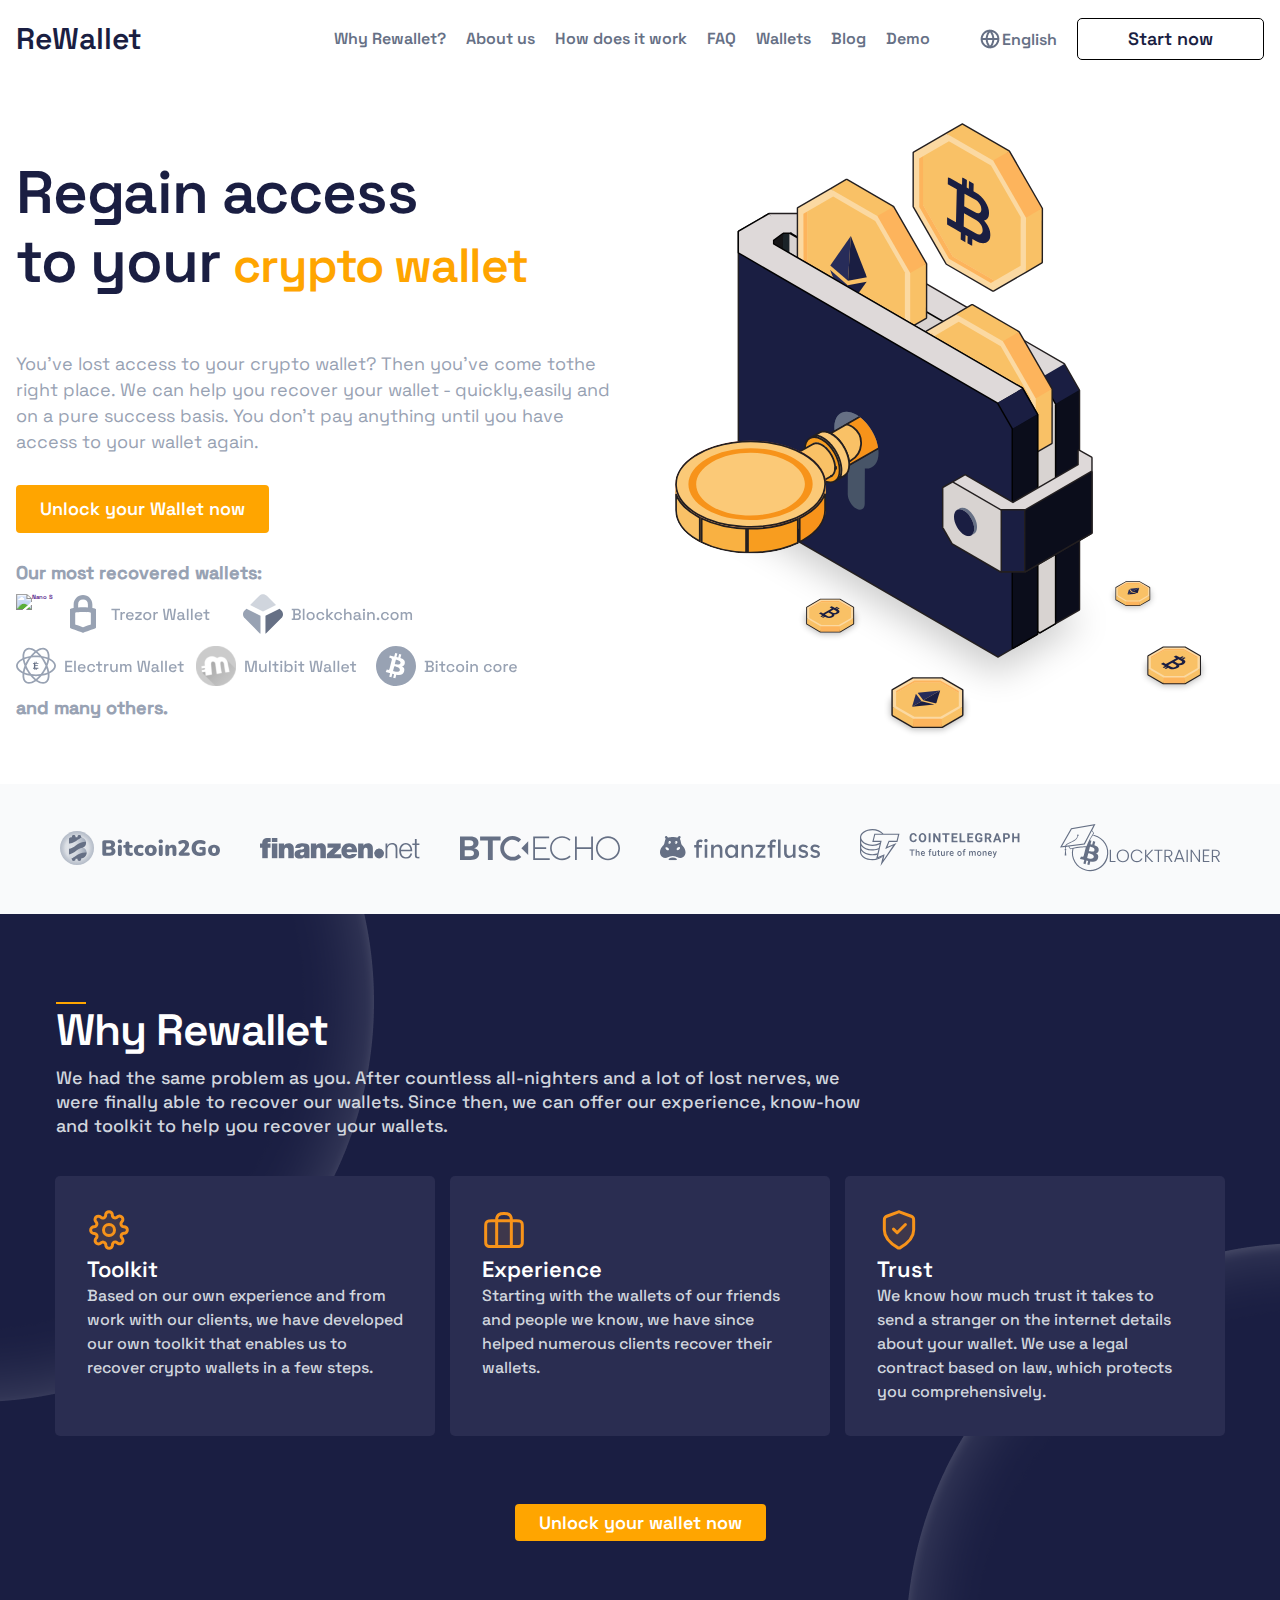
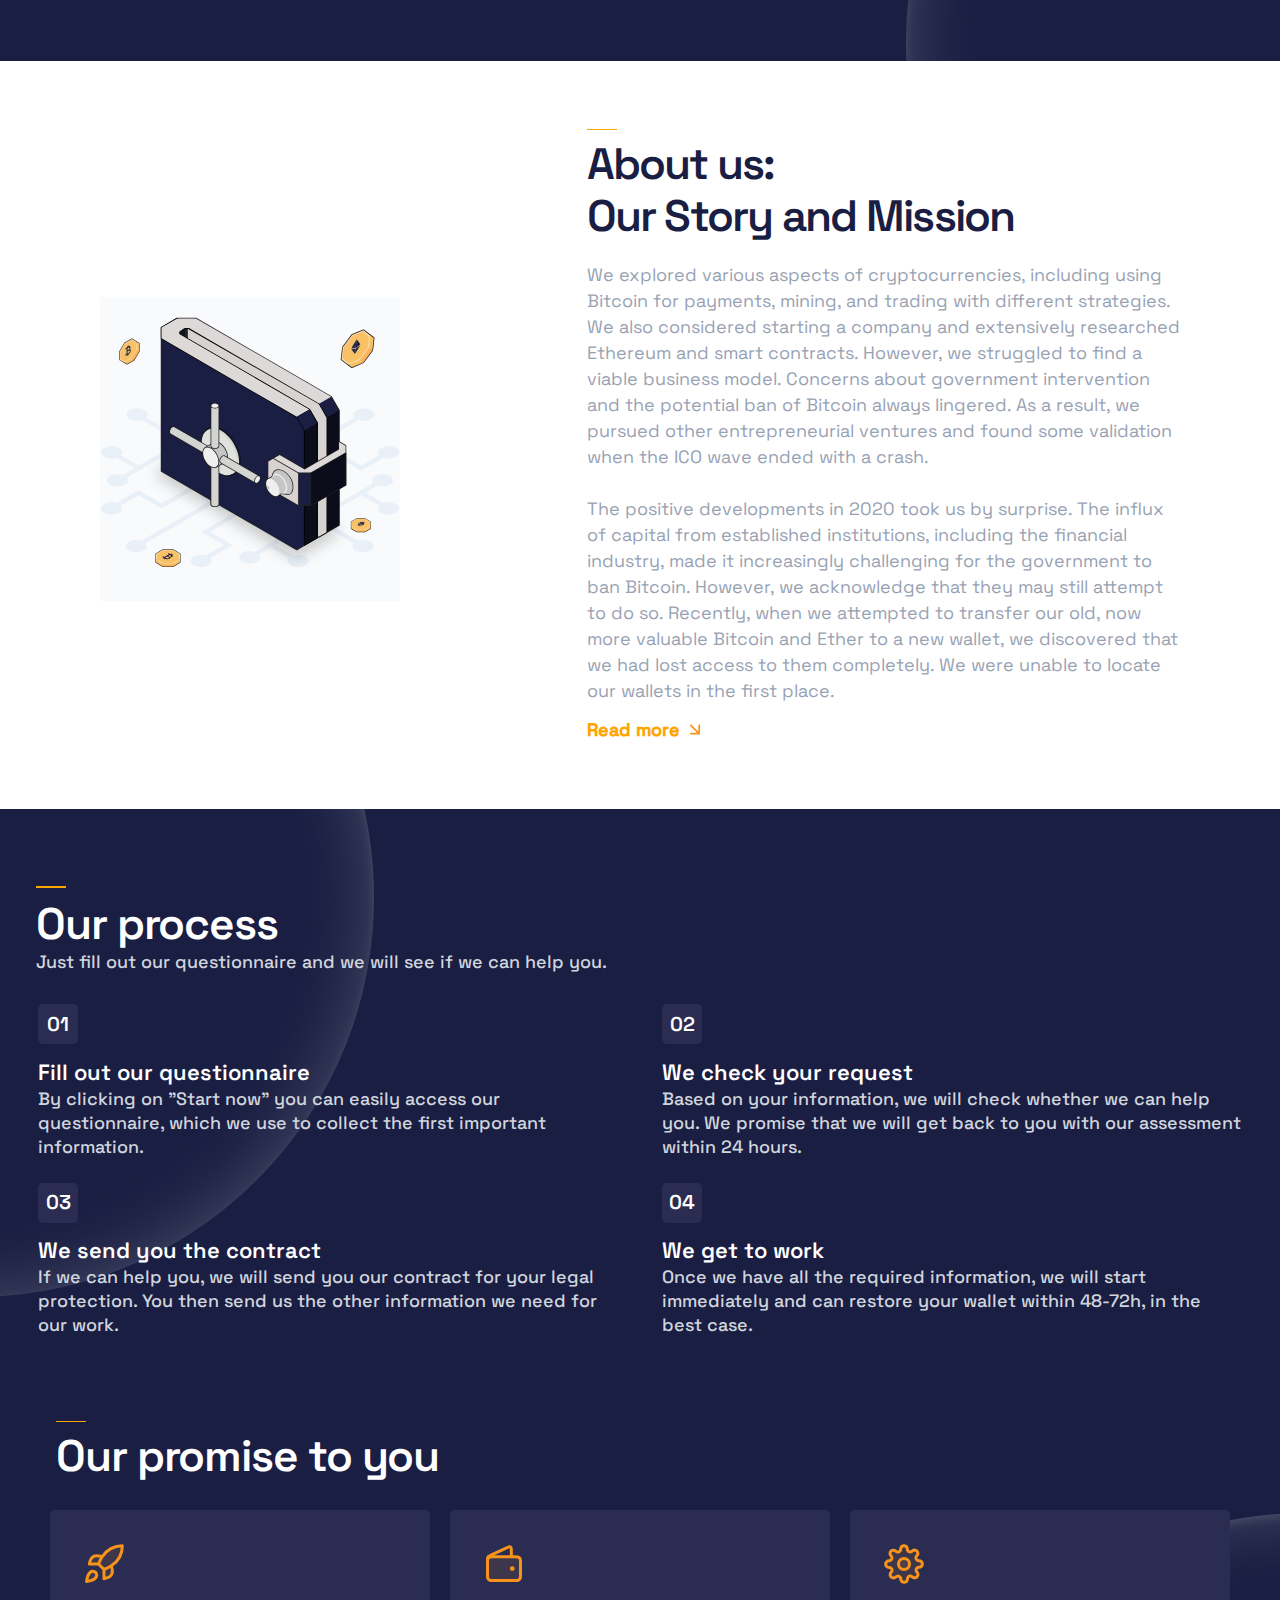
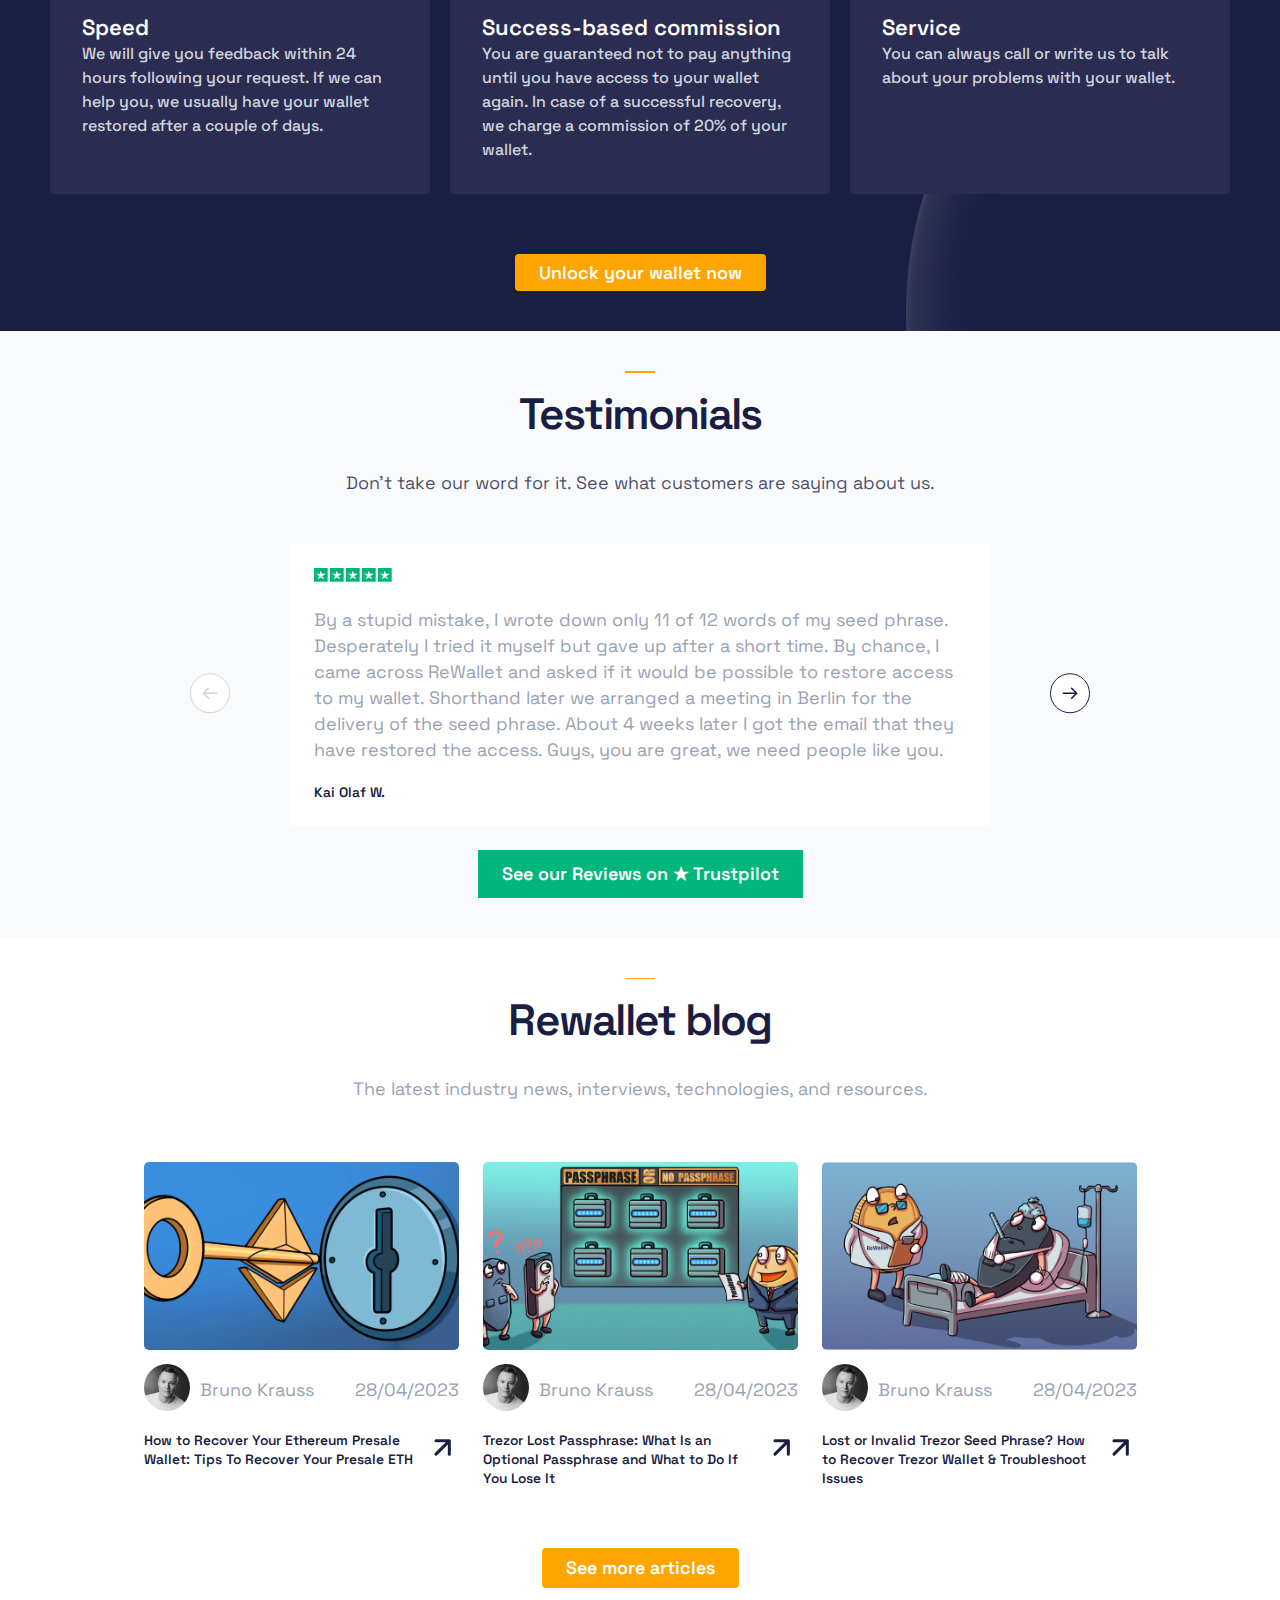
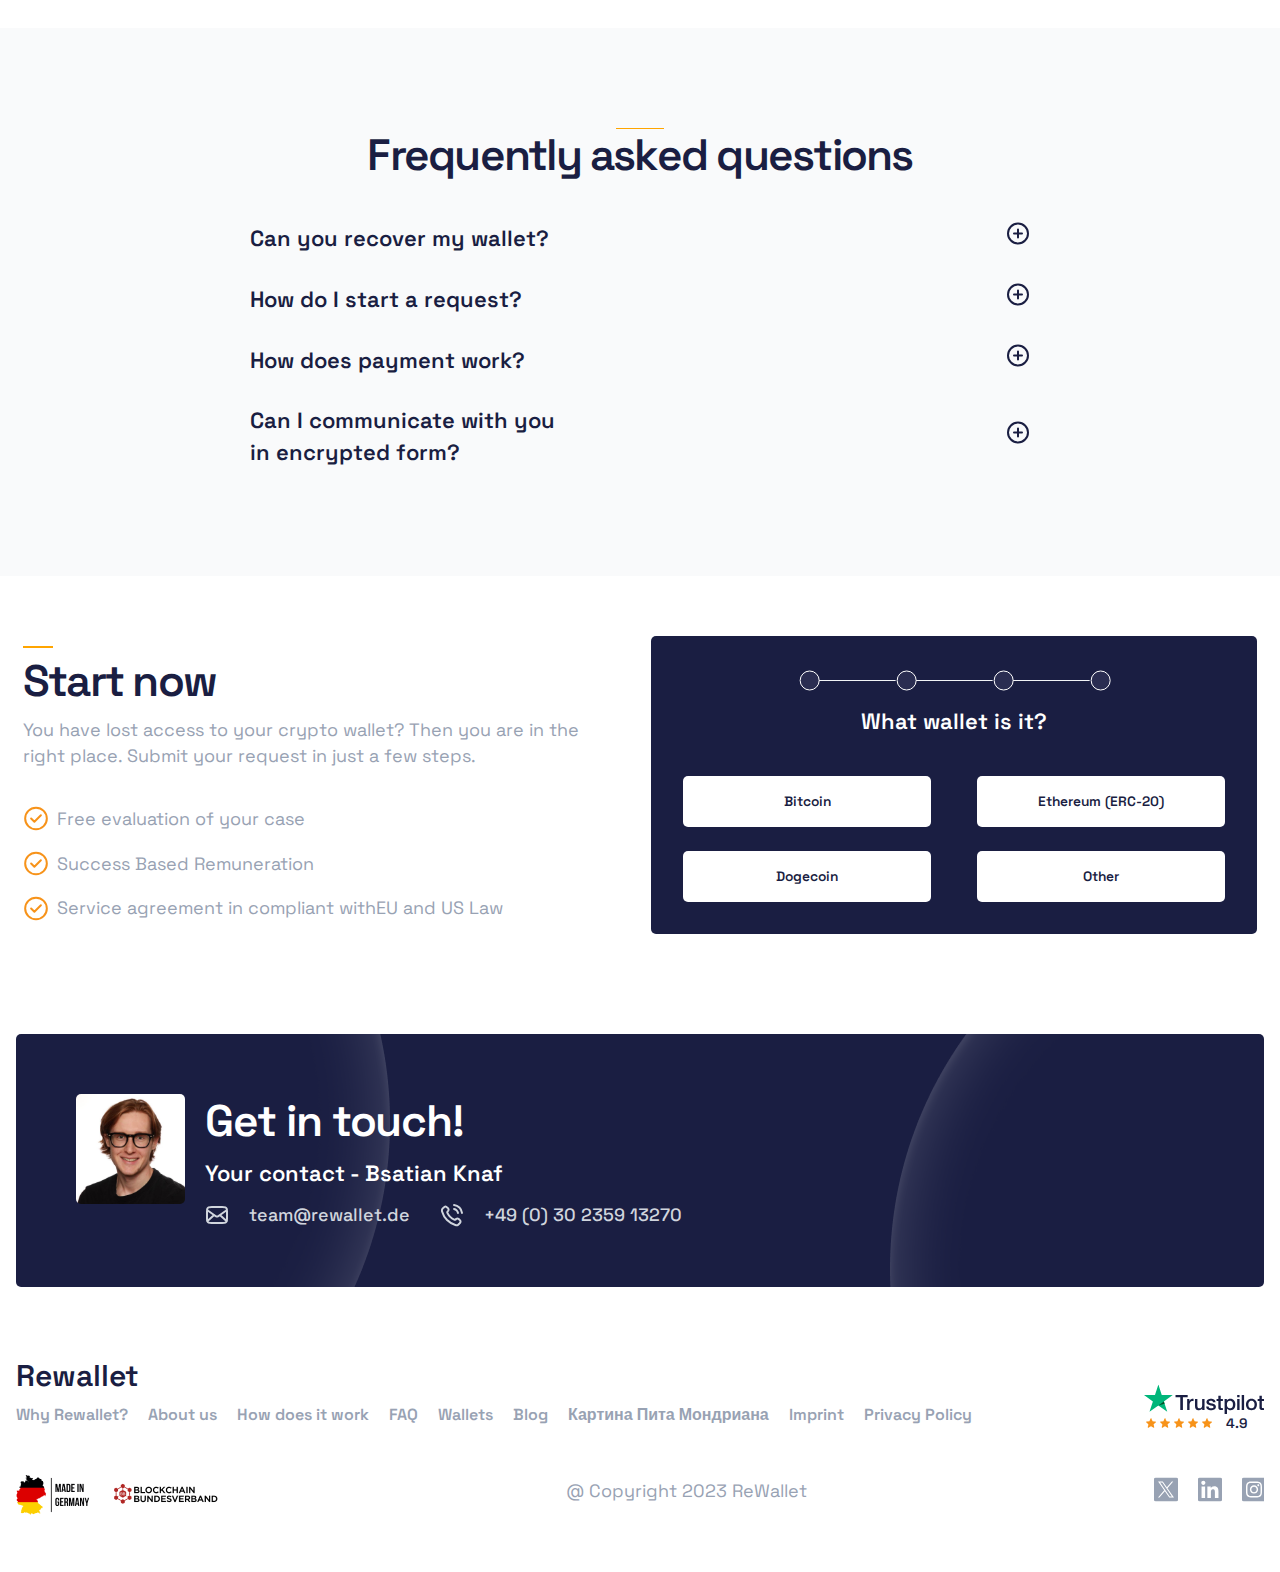
==== commit 17bbf1e0: "anim2" ====
--- a/index.html
+++ b/index.html
@@ -579,7 +579,7 @@
           <details>
             <summary class="nameofdetails">
               Can you recover my wallet?
-              <img src="icons/checmark.svg" alt="checkmark">
+
             </summary>
             <div>
               <p class="grey">
@@ -597,7 +597,7 @@
           <details>
             <summary class="nameofdetails">
               How do I start a request?
-              <img src="icons/checmark.svg" alt="checkmark">
+
             </summary>
             <div>
               <p class="grey">
@@ -615,7 +615,7 @@
           <details>
             <summary class="nameofdetails">
               How does payment work?
-              <img src="icons/checmark.svg" alt="checkmark">
+
             </summary>
             <div>
               <p class="grey">
@@ -633,7 +633,7 @@
           <details>
             <summary class="nameofdetails">
               Can I communicate with you<br>in encrypted form?
-              <img src="icons/checmark.svg" alt="checkmark">
+
             </summary>
             <div>
               <p class="grey">
--- a/css/style.css
+++ b/css/style.css
@@ -223,7 +223,7 @@
   font-style: normal;
   font-weight: 600;
   line-height: 2.8rem;
-  transition: background-color 1s, border 0.5s ease-in;
+  transition: 0.3s ease-in;
 }
 
 .reasons_for_rewallet {
@@ -662,6 +662,8 @@
   margin-bottom: 1.5rem;
   position: relative;
   margin: 0 auto;
+  transition: 0.3s ease-in-out;
+  cursor: pointer;
 }
 
 .iconblog {
@@ -687,7 +689,7 @@
   align-items: center;
   margin: 0 auto;
   padding: 1rem 2.4rem;
-  transition: 1s, border 0.5s ease-in;
+  transition: 1s;
 }
 
 .ava {
@@ -1121,18 +1123,16 @@
 }
 
 .seemore:hover, .unlock:hover {
-
-  background-color: transparent;
-  border: 1px solid black;
-  color: var(--darkblue-for-text);
-}
-
-.link--otz:hover {
+  transform: translateY(-10px);
+  box-shadow: 5px 5px black;
+}
+
+.blog:hover {
   scale: 110%;
 }
 
 .unlock1:hover {
-  scale: 150%;
+  scale: 110%;
 }
 
 .promiseitems:hover {
@@ -1140,7 +1140,7 @@
 }
 
 .reviews:hover {
-  scale: 120%;
+  scale: 110%;
 }
 
 .whitelist:hover {
@@ -1156,11 +1156,23 @@
 }
 
 .chosewallet:hover {
-  transform: scale(120%);
+  transform: scale(110%);
 }
 
 a:focus {
   color: green;
+}
+
+.navigation-blog ul a:hover {
+  border-bottom: 5px solid black;
+}
+
+summary::after {
+  content: url(../icons/checmark.svg);
+}
+
+details[open] summary::after {
+  content: url(../icons/minus.svg);
 }
 
 @media (max-width: 814px) {
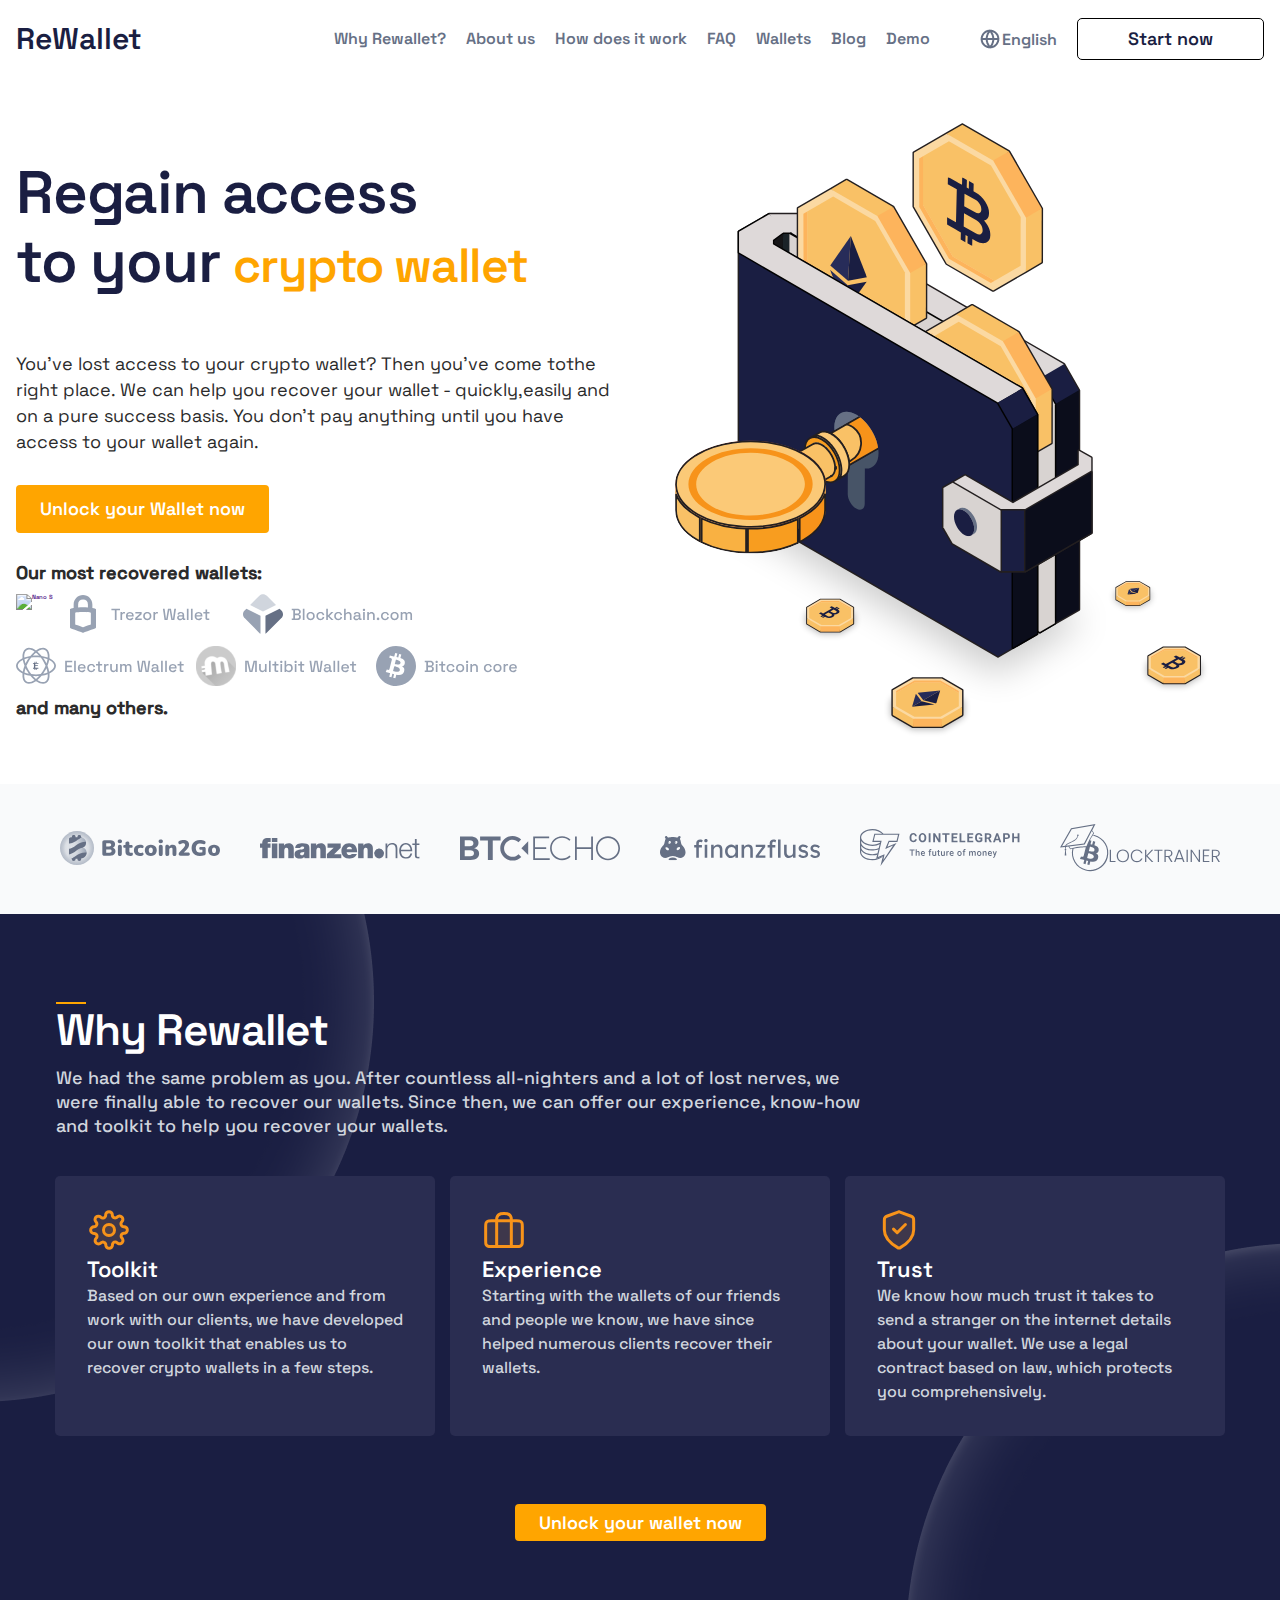
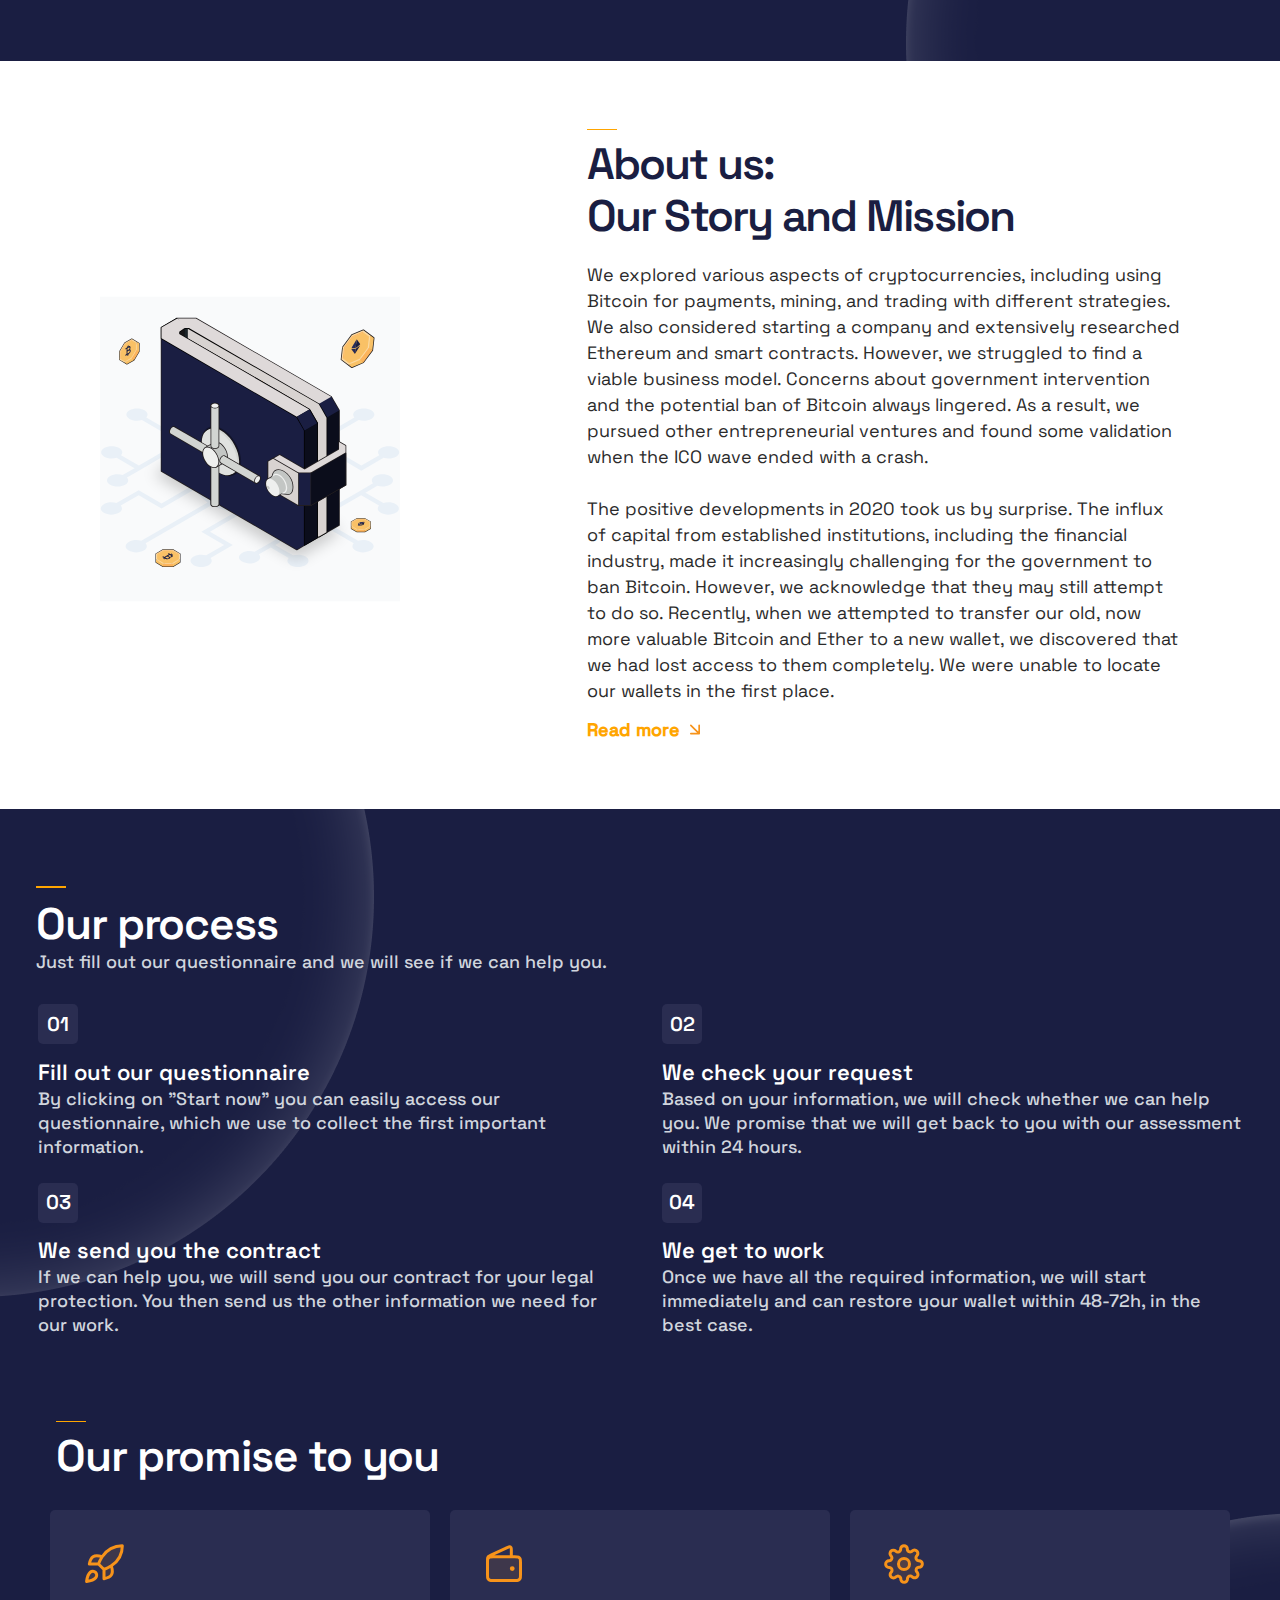
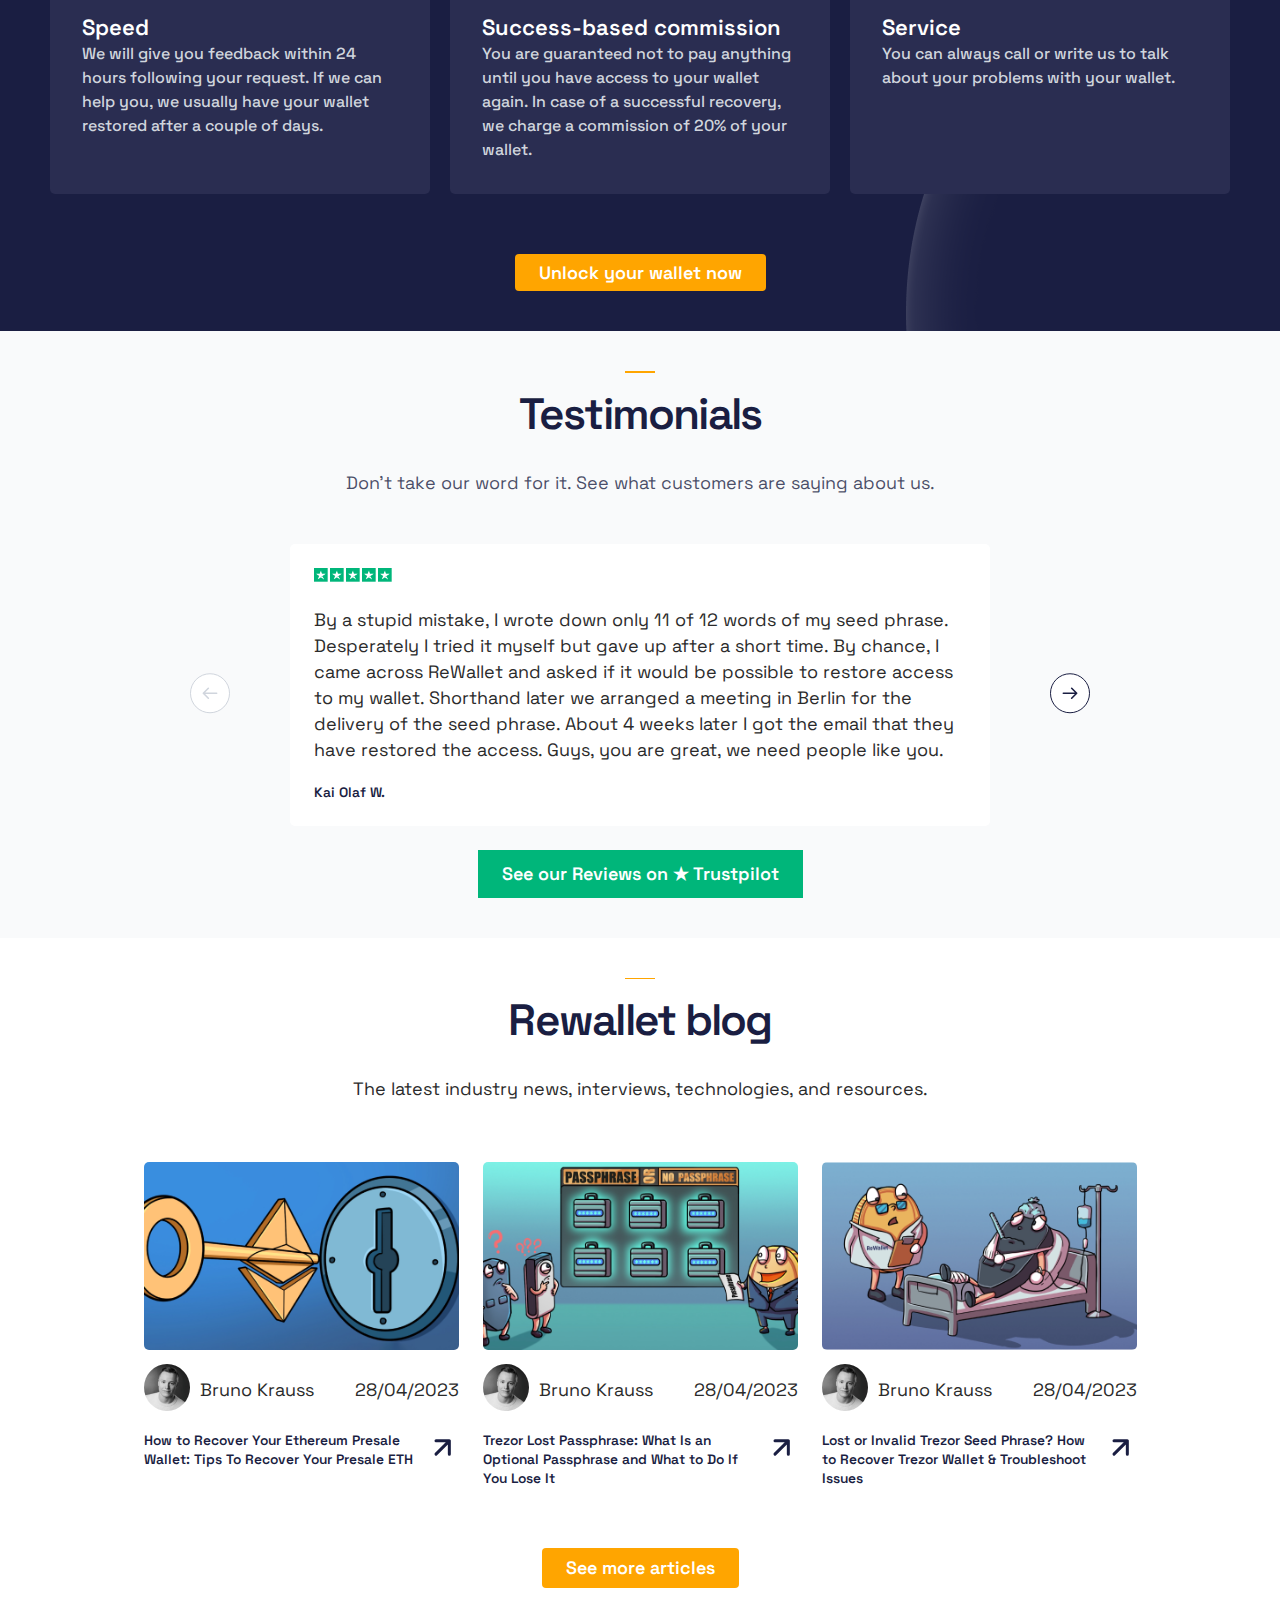
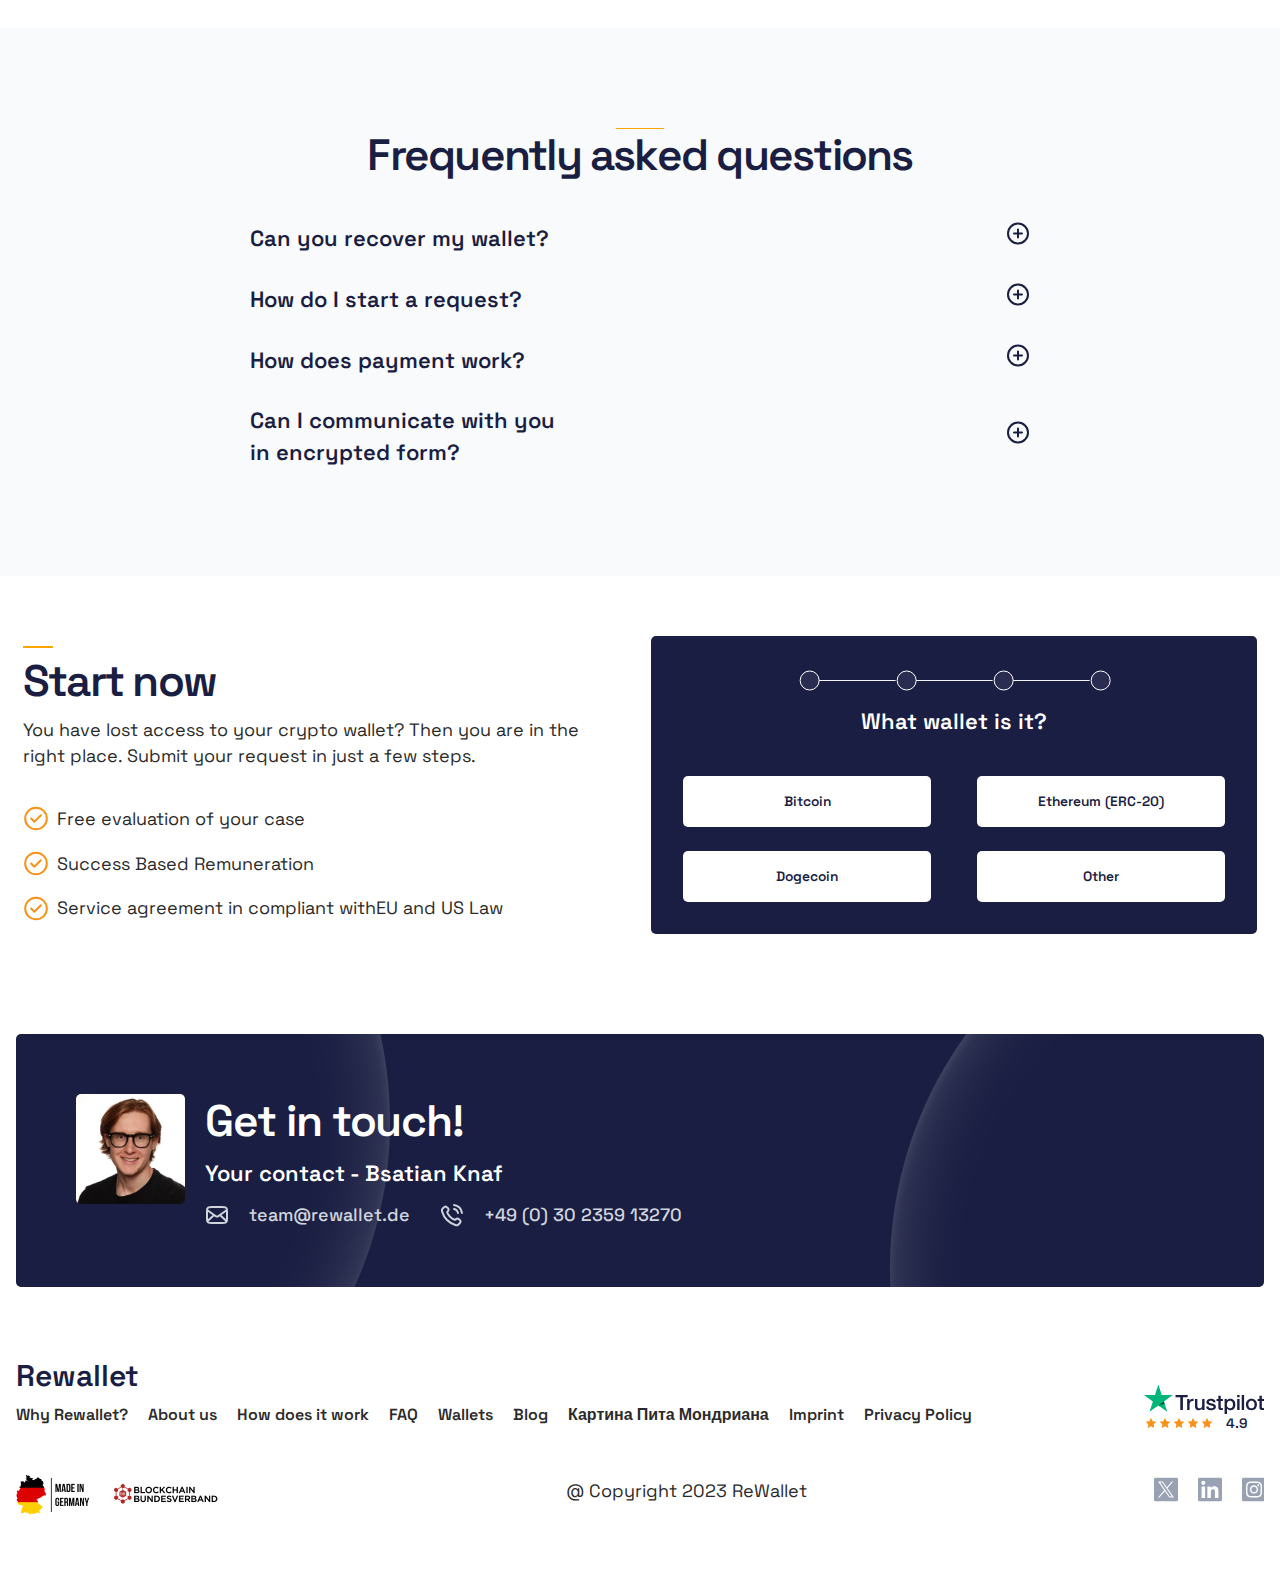
==== commit 381c0033: "a11y_2" ====
--- a/index.html
+++ b/index.html
@@ -11,6 +11,9 @@
 
 <body>
   <header>
+    <a class="skip-link" href="#about">
+      Перейти к контенту
+    </a>
     <div class="wrapper container">
 
       <a href="./index.html" class="logo">
@@ -99,27 +102,27 @@
 
           <ul class="list">
             <li class="element">
-              <a href=""><img class="wall" src="icons/NanoS.svg" alt="Nano S"></a>
+              <a href=""><span class="sr-only">View wallet NanoS</span><img class="wall" src="icons/NanoS.svg" alt="Nano S"></a>
             </li>
 
             <li class="element">
-              <a href=""><img class="wall" src="icons/trezor.svg" alt="Trezor Wallet"></a>
+              <a href=""><span class="sr-only">View wallet Trezor</span><img class="wall" src="icons/trezor.svg" alt="Trezor Wallet"></a>
             </li>
 
             <li class="element">
-              <a href=""><img class="wall" src="icons/blockchain.svg" alt="Blockchain.com"></a>
+              <a href=""><span class="sr-only">View wallet Blockchain</span><img class="wall" src="icons/blockchain.svg" alt="Blockchain.com"></a>
             </li>
 
             <li class="element">
-              <a href=""><img class="wall" src="icons/electrum.svg" alt="Electrum Wallet"></a>
+              <a href=""><span class="sr-only">View wallet Electrum</span><img class="wall" src="icons/electrum.svg" alt="Electrum Wallet"></a>
             </li>
 
             <li class="element">
-              <a href=""><img class="wall" src="icons/multibit.svg" alt="Multibit Wallet "></a>
+              <a href=""><span class="sr-only">View wallet MultiBit</span><img class="wall" src="icons/multibit.svg" alt="Multibit Wallet "></a>
             </li>
 
             <li class="element">
-              <a href=""><img class="wall" src="icons/bitrcoin.svg" alt="Bitcoin core "></a>
+              <a href=""><span class="sr-only">View wallet Bitcoin core</span><img class="wall" src="icons/bitrcoin.svg" alt="Bitcoin core "></a>
             </li>
           </ul>
 
@@ -136,29 +139,29 @@
       <div class="container">
         <ul class="list2">
           <li class="element2">
-            <a href=""><img class="wall2" src="icons/bitcoin2go.svg" alt="Bitcoin2Go"></a>
+            <a href=""><span class="sr-only">View wallet Bitcoin2go</span><img class="wall2" src="icons/bitcoin2go.svg" alt="Bitcoin2Go"></a>
           </li>
 
           <li class="element2">
-            <a href=""><img class="wall2" src="icons/finanzen.svg" alt="finanzen"></a>
+            <a href=""><span class="sr-only">View wallet Finanzen</span><img class="wall2" src="icons/finanzen.svg" alt="finanzen"></a>
           </li>
 
 
           <li class="element2">
-            <a href=""><img class="wall2" src="icons/btcecho.svg" alt="Btc echo"></a>
+            <a href=""><span class="sr-only">View wallet BTCecho</span><img class="wall2" src="icons/btcecho.svg" alt="Btc echo"></a>
           </li>
 
 
           <li class="element2">
-            <a href=""><img class="wall2" src="icons/finanzplus.svg" alt="finanzplus"></a>
+            <a href=""><span class="sr-only">View wallet finanzplus</span><img class="wall2" src="icons/finanzplus.svg" alt="finanzplus"></a>
           </li>
 
           <li class="element2">
-            <a href=""><img class="wall2" src="icons/cointelegraph.svg" alt="Cointelegraph"></a>
+            <a href=""><span class="sr-only">View wallet CoinTelegraph</span><img class="wall2" src="icons/cointelegraph.svg" alt="Cointelegraph"></a>
           </li>
 
           <li class="element2">
-            <a href=""><img class="wall2" src="icons/blocktrainer-logo-web1.svg" alt="blocktrainer"></a>
+            <a href=""><span class="sr-only">View wallet Blocktrainer</span><img class="wall2" src="icons/blocktrainer-logo-web1.svg" alt="blocktrainer"></a>
           </li>
 
         </ul>
--- a/css/style.css
+++ b/css/style.css
@@ -17,8 +17,8 @@
   --darkblue-color: #1a1e42;
   --darkblue-for-text: rgba(26, 30, 66, 0.8);
   --orange-color: orange;
-  --p-color: #98a2b3;
-  --gray-400: #98a2b3;
+  --p-color: #2b2b2b;
+  --gray-400: #2b2b2b;
   --white: white;
   --dark-white: #d0d5dd;
   --background-section: #2a2d51;
@@ -33,6 +33,23 @@
   font-family: Space-Semi, sans-serif;
   font-style: normal;
   font-weight: 600;
+}
+
+.skip-link {
+  display: block;
+  position: absolute;
+  top: 0;
+  left: 50%;
+  padding: 10px 15px;
+  color: #18191c;
+  background: #10F3AF;
+  transform: translateY(-100%);
+  font-size: 2rem;
+  z-index: 2;
+}
+
+.skip-link:focus {
+  transform: translateY(20%);
 }
 
 a {
@@ -1208,6 +1225,10 @@
     margin: 0 auto;
   }
 
+  .list2 {
+    gap: 2rem;
+  }
+
   .process {
     justify-content: center;
   }
